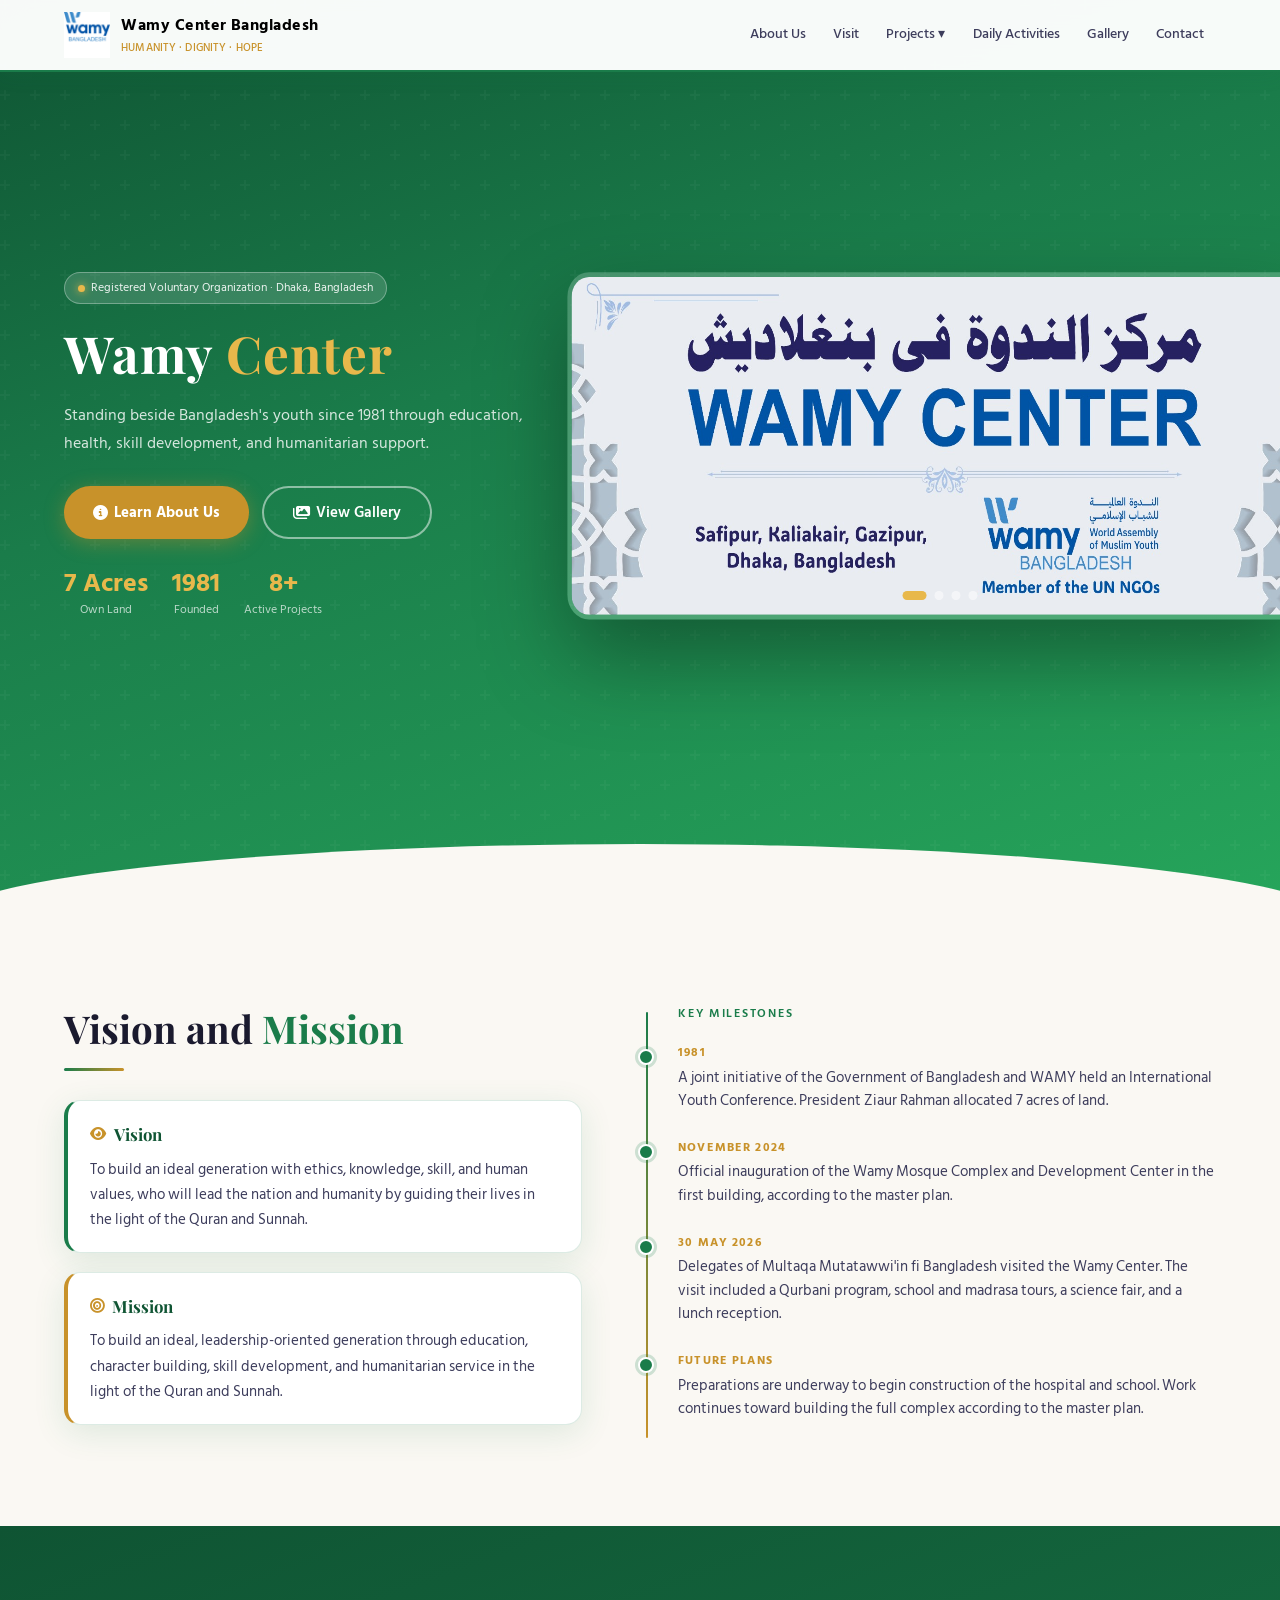
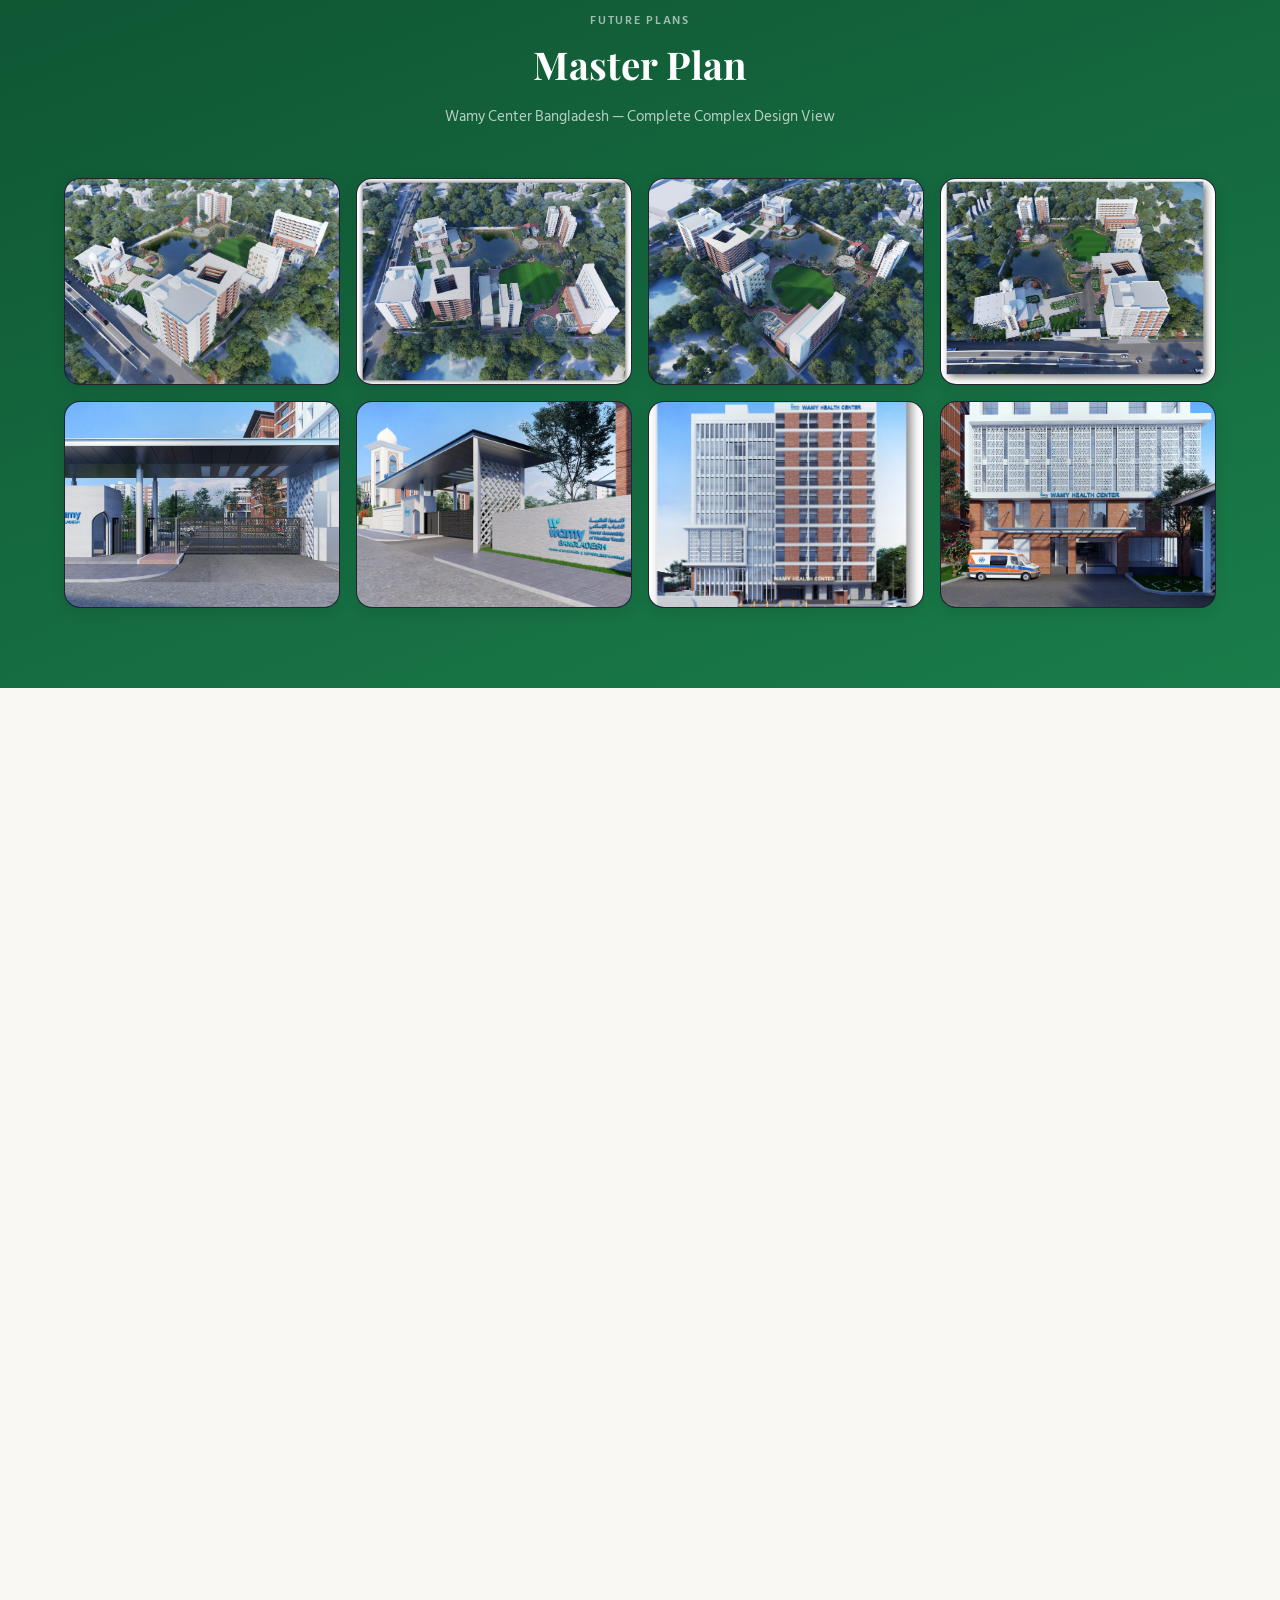
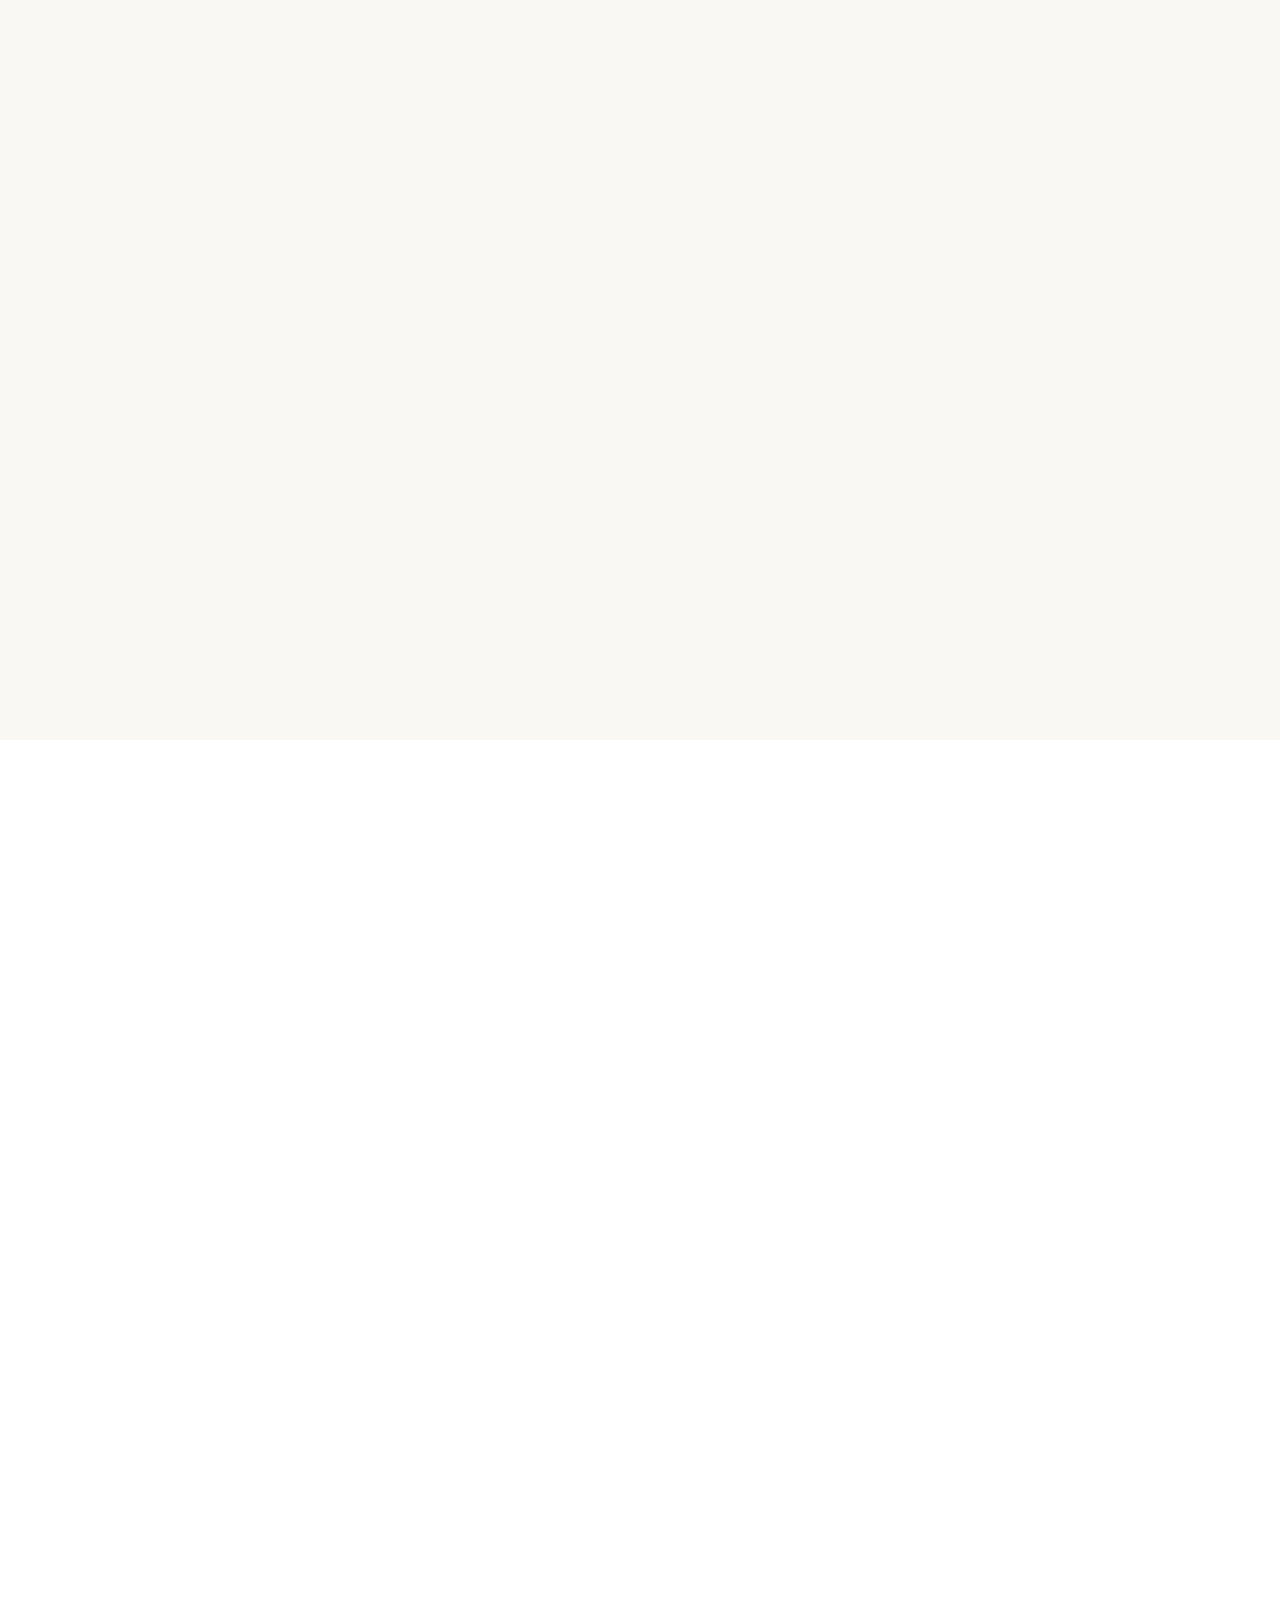
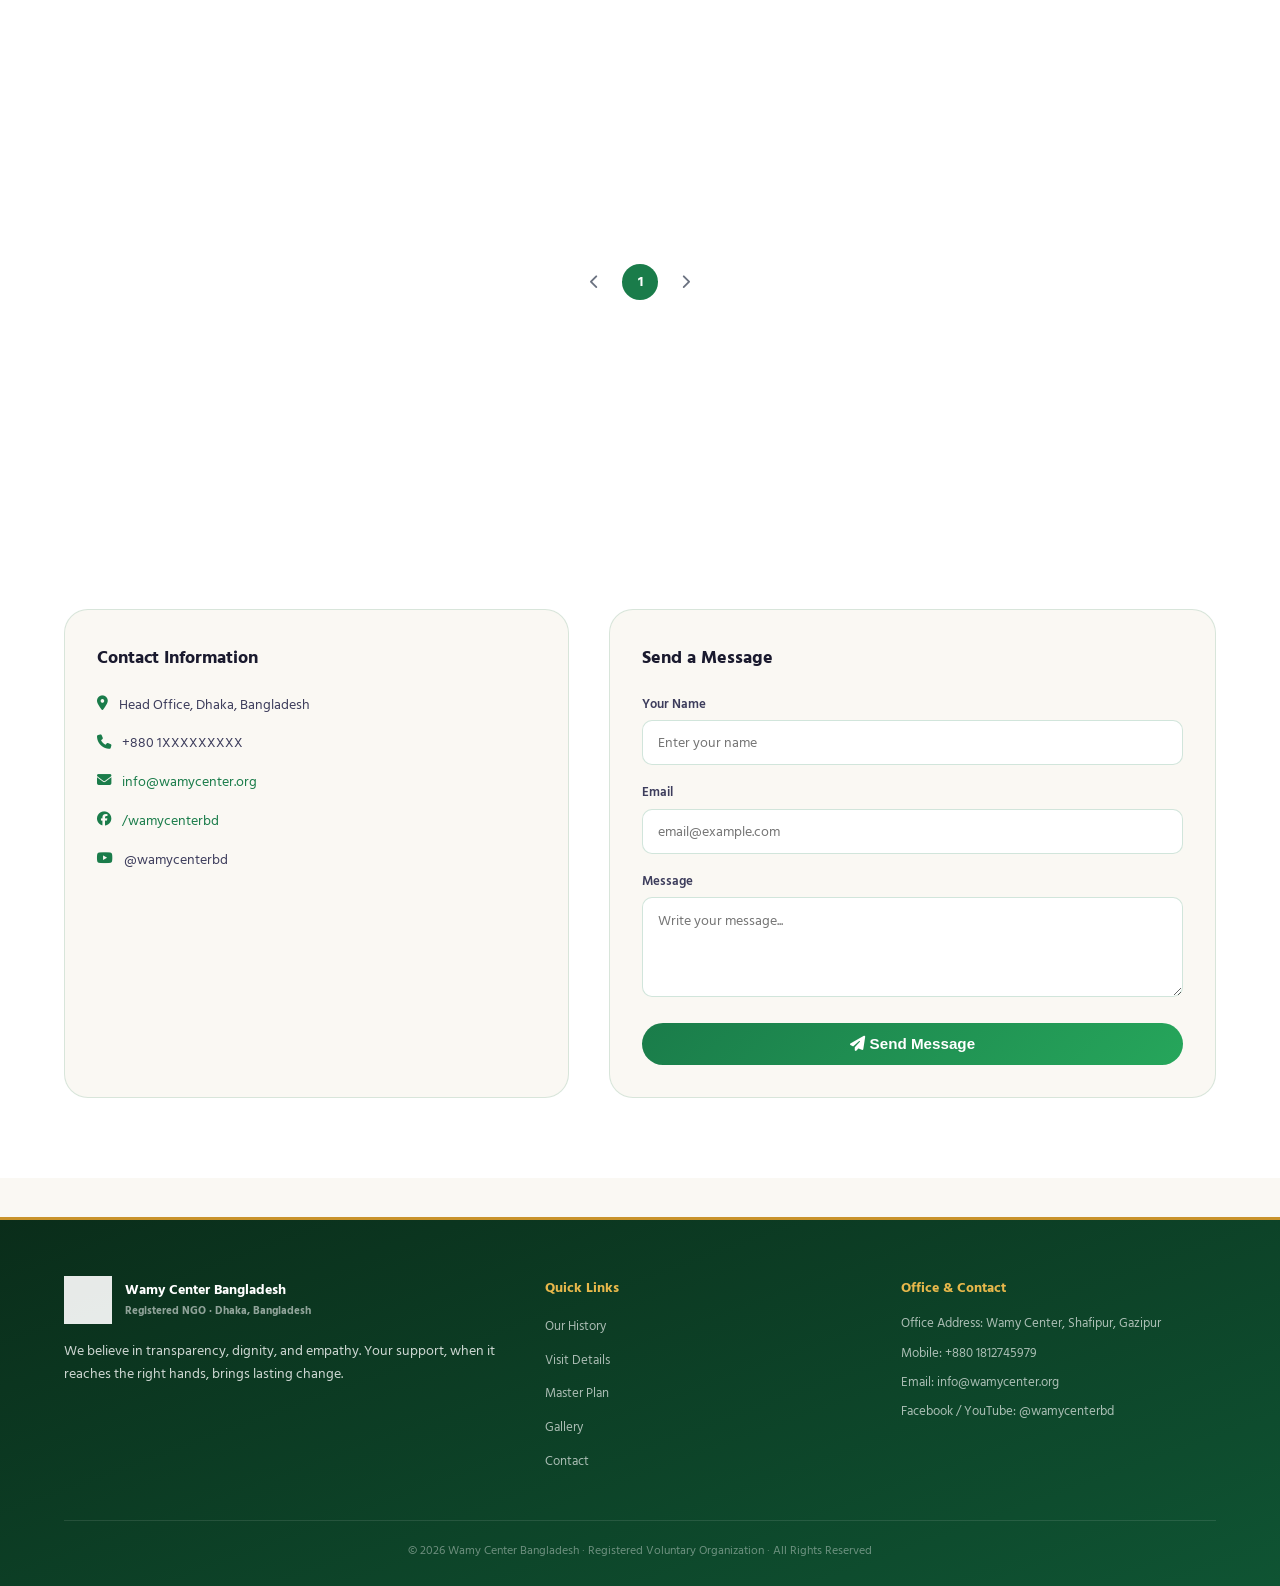
==== index.html @ f2dbe81b "Initial commit" ====
<!DOCTYPE html>
<html lang="en">
<head>
  <meta charset="UTF-8" />
  <meta name="viewport" content="width=device-width, initial-scale=1.0" />
  <title>Wamy Center Bangladesh | Official NGO Website</title>
  <meta name="description" content="Wamy Center Bangladesh is a humanitarian NGO working in education, health, food, and rehabilitation.">
  <link href="https://fonts.googleapis.com/css2?family=Hind+Siliguri:wght@300;400;500;600;700&family=Playfair+Display:wght@700;800&display=swap" rel="stylesheet">
  <link rel="stylesheet" href="https://cdnjs.cloudflare.com/ajax/libs/font-awesome/6.4.0/css/all.min.css">
  <link href="projects/css/style.css" rel="stylesheet" />
  <link href="projects/css/gallery.css" rel="stylesheet" />

  <style>
    :root {
      --green: #1a7c4a;
      --green-light: #26a65b;
      --green-dark: #0f5433;
      --gold: #c8922a;
      --gold-light: #e8b84b;
      --cream: #faf8f3;
      --white: #ffffff;
      --text-dark: #1a1a2e;
      --text-mid: #3d3d5c;
      --text-light: #6b7280;
      --border: rgba(26,124,74,0.15);
      --shadow: 0 8px 32px rgba(26,124,74,0.12);
      --shadow-lg: 0 20px 60px rgba(26,124,74,0.18);
      --radius: 16px;
      --radius-lg: 24px;
    }

    * { box-sizing: border-box; margin: 0; padding: 0; }
    html { scroll-behavior: smooth; }

    body {
      font-family: 'Hind Siliguri', sans-serif;
      background: var(--cream);
      color: var(--text-dark);
      line-height: 1.7;
      overflow-x: hidden;
    }

    img { max-width: 100%; display: block; }
    a { color: inherit; text-decoration: none; }

    .container {
      width: 100%;
      max-width: 1200px;
      margin: 0 auto;
      padding: 0 1.5rem;
    }

    /* ========== NAVBAR ========== */
    header {
      position: fixed;
      top: 0; left: 0; right: 0;
      z-index: 1000;
      background: rgba(255,255,255,0.97);
      backdrop-filter: blur(12px);
      border-bottom: 2px solid var(--green);
      box-shadow: 0 2px 20px rgba(26,124,74,0.1);
      height: 72px;
    }

    .nav-inner {
      display: flex;
      align-items: center;
      justify-content: space-between;
      height: 100%;
    }

    .brand {
      display: flex;
      align-items: center;
      gap: 0.7rem;
      cursor: pointer;
    }

    .brand img { height: 46px; }

    .brand-text span {
      display: block;
      font-weight: 700;
      font-size: 0.92rem;
      color: var(--green-dark);
      letter-spacing: 0.01em;
    }

    .brand-text span:last-child {
      font-size: 0.7rem;
      color: var(--gold);
      font-weight: 500;
    }

    nav { display: flex; align-items: center; }

    nav ul {
      list-style: none;
      display: flex;
      gap: 0.2rem;
      align-items: center;
    }

    nav a {
      color: var(--text-mid);
      font-size: 0.88rem;
      font-weight: 500;
      padding: 0.4rem 0.75rem;
      border-radius: 8px;
      transition: all 0.2s;
    }

    nav a:hover { color: var(--green); background: rgba(26,124,74,0.07); }

    .nav-dropdown { position: relative; }

    .dropdown-menu {
      display: none;
      position: absolute;
      top: calc(100% + 8px);
      left: 50%;
      transform: translateX(-50%);
      background: #fff;
      min-width: 240px;
      border: 1px solid var(--border);
      border-radius: var(--radius);
      box-shadow: var(--shadow-lg);
      padding: 0.5rem;
      list-style: none;
      z-index: 100;
    }

    .nav-dropdown.open .dropdown-menu { display: block; }

    .dropdown-menu li a {
      display: block;
      padding: 0.5rem 0.9rem;
      border-radius: 8px;
      font-size: 0.86rem;
      color: var(--text-mid);
      white-space: nowrap;
    }

    .dropdown-menu li a:hover { background: rgba(26,124,74,0.08); color: var(--green); }

    .nav-toggle {
      display: none;
      background: none;
      border: none;
      font-size: 1.5rem;
      cursor: pointer;
      color: var(--green-dark);
      padding: 0.4rem;
    }

    @media (min-width: 993px) {
      .nav-dropdown:hover .dropdown-menu,
      .nav-dropdown:focus-within .dropdown-menu {
        display: block;
      }
      .nav-dropdown::after {
        content: '';
        position: absolute;
        left: 0; right: 0;
        top: 100%;
        height: 8px;
      }
    }

    @media (max-width: 992px) {
      .nav-toggle { display: block; }
      nav {
        position: fixed;
        top: 72px; left: -100%; width: 100%; height: calc(100vh - 72px);
        background: #fff;
        flex-direction: column;
        transition: 0.35s ease;
        padding-top: 1.5rem;
        z-index: 999;
        align-items: flex-start;
        box-shadow: 4px 0 20px rgba(0,0,0,0.1);
        overflow-y: auto;
      }
      nav.open { left: 0; }
      nav ul { flex-direction: column; width: 100%; gap: 0; padding: 0 1rem; }
      nav ul li { width: 100%; }
      nav a { display: block; padding: 0.8rem 1rem; border-bottom: 1px solid var(--border); border-radius: 0; }
      .nav-dropdown .dropdown-menu {
        position: static; transform: none; box-shadow: none;
        border: none; border-left: 3px solid var(--green);
        margin-left: 1rem; min-width: unset;
        background: var(--cream);
      }
    }

    /* ========== HERO ========== */
    .hero {
      padding-top: 72px;
      background: linear-gradient(160deg, #0f5433 0%, #1a7c4a 40%, #26a65b 100%);
      position: relative;
      overflow: hidden;
      min-height: 92vh;
      display: flex;
      align-items: center;
    }

    .hero::before {
      content: '';
      position: absolute;
      inset: 0;
      background: url("data:image/svg+xml,%3Csvg width='60' height='60' viewBox='0 0 60 60' xmlns='http://www.w3.org/2000/svg'%3E%3Cg fill='none' fill-rule='evenodd'%3E%3Cg fill='%23ffffff' fill-opacity='0.03'%3E%3Cpath d='M36 34v-4h-2v4h-4v2h4v4h2v-4h4v-2h-4zm0-30V0h-2v4h-4v2h4v4h2V6h4V4h-4zM6 34v-4H4v4H0v2h4v4h2v-4h4v-2H6zM6 4V0H4v4H0v2h4v4h2V6h4V4H6z'/%3E%3C/g%3E%3C/g%3E%3C/svg%3E");
    }

    .hero::after {
      content: '';
      position: absolute;
      bottom: 0; left: 0; right: 0;
      height: 80px;
      background: var(--cream);
      clip-path: ellipse(55% 100% at 50% 100%);
    }

    .hero-inner {
      position: relative;
      z-index: 1;
      display: grid;
      grid-template-columns: 1fr 1fr;
      gap: 3rem;
      align-items: center;
      padding: 4rem 0 6rem;
    }

    @media (max-width: 768px) {
      .hero-inner { grid-template-columns: 1fr; text-align: center; padding: 2rem 0 5rem; }
    }

    .hero-badge {
      display: inline-flex;
      align-items: center;
      gap: 0.4rem;
      padding: 0.3rem 0.8rem;
      background: rgba(255,255,255,0.15);
      border: 1px solid rgba(255,255,255,0.3);
      border-radius: 999px;
      font-size: 0.75rem;
      color: rgba(255,255,255,0.9);
      margin-bottom: 1.2rem;
    }

    .hero-badge-dot {
      width: 7px; height: 7px;
      border-radius: 50%;
      background: var(--gold-light);
      box-shadow: 0 0 8px var(--gold-light);
    }

    .hero-title {
      font-family: 'Playfair Display', serif;
      font-size: clamp(2rem, 4vw, 3.2rem);
      line-height: 1.2;
      color: #fff;
      margin-bottom: 1.1rem;
    }

    .hero-title span {
      color: var(--gold-light);
    }

    .hero-sub {
      font-size: 1rem;
      color: rgba(255,255,255,0.82);
      max-width: 30rem;
      margin-bottom: 1.8rem;
    }

    @media (max-width: 768px) { .hero-sub { margin: 0 auto 1.8rem; } }

    .hero-actions {
      display: flex;
      flex-wrap: wrap;
      gap: 0.8rem;
    }

    @media (max-width: 768px) { .hero-actions { justify-content: center; } }

    .btn-primary {
      padding: 0.75rem 1.8rem;
      background: var(--gold);
      color: #fff;
      border-radius: 999px;
      font-weight: 700;
      font-size: 0.95rem;
      border: none;
      cursor: pointer;
      transition: all 0.2s;
      display: inline-flex;
      align-items: center;
      gap: 0.4rem;
      box-shadow: 0 4px 20px rgba(200,146,42,0.4);
    }

    .btn-primary:hover {
      background: var(--gold-light);
      transform: translateY(-2px);
      box-shadow: 0 8px 28px rgba(200,146,42,0.5);
    }

    .btn-ghost {
      padding: 0.75rem 1.8rem;
      background: transparent;
      color: #fff;
      border-radius: 999px;
      font-weight: 600;
      font-size: 0.95rem;
      border: 2px solid rgba(255,255,255,0.5);
      cursor: pointer;
      transition: all 0.2s;
      display: inline-flex;
      align-items: center;
      gap: 0.4rem;
    }

    .btn-ghost:hover {
      background: rgba(255,255,255,0.1);
      border-color: #fff;
      transform: translateY(-2px);
    }

    .hero-visual img {
      width: 100%;
      border-radius: var(--radius-lg);
      box-shadow: 0 24px 60px rgba(0,0,0,0.35);
      border: 3px solid rgba(255,255,255,0.2);
    }

    /* ===== HERO SLIDER (NEW) ===== */
    .hero-visual { overflow: visible; }

    .hero-slider {
      position: relative;
      width: 100%;
      /* same size as before */
      transform: scaleX(1.35) scaleY(1.55);
      transform-origin: center;
      border-radius: 16px;
      overflow: hidden;
      box-shadow: 0 24px 60px rgba(0,0,0,0.35);
      border: 3px solid rgba(255,255,255,0.2);
    }

    /* every slide fills the box */
    .hero-slider .hero-slide {
      position: absolute;
      inset: 0;
      width: 100%;
      height: 100%;
      object-fit: cover;
      border-radius: 0;
      border: none;
      box-shadow: none;
      opacity: 0;
      transition: opacity 1s ease;
    }

    /* first image keeps its natural size (like the old single image) and decides the box height */
    .hero-slider .hero-slide.base {
      position: relative;
      height: auto;
    }

    .hero-slider .hero-slide.active { opacity: 1; }

    .hero-dots {
      position: absolute;
      bottom: 8px;
      left: 50%;
      /* cancel the stretch so dots stay round */
      transform: translateX(-50%) scale(0.74, 0.645);
      display: flex;
      gap: 8px;
      z-index: 2;
    }

    .hero-dot {
      width: 9px; height: 9px;
      border-radius: 50%;
      background: rgba(255,255,255,0.5);
      cursor: pointer;
      transition: all 0.3s;
    }

    .hero-dot.active {
      background: var(--gold-light);
      width: 24px;
      border-radius: 999px;
    }

    .hero-stats {
      display: flex;
      gap: 1.5rem;
      margin-top: 2rem;
      flex-wrap: wrap;
    }

    @media (max-width: 768px) { .hero-stats { justify-content: center; } }

    .hero-stat-item {
      text-align: center;
    }

    .hero-stat-num {
      font-size: 1.6rem;
      font-weight: 700;
      color: var(--gold-light);
      line-height: 1;
    }

    .hero-stat-label {
      font-size: 0.72rem;
      color: rgba(255,255,255,0.7);
      margin-top: 0.2rem;
    }

    /* ========== ABOUT / HISTORY ========== */
    .about {
      padding: 5rem 0;
      background: var(--cream);
    }

    .about-grid {
      display: grid;
      grid-template-columns: 1fr 1.1fr;
      gap: 4rem;
      align-items: start;
    }

    @media (max-width: 900px) { .about-grid { grid-template-columns: 1fr; } }

    .eyebrow {
      display: inline-block;
      font-size: 0.72rem;
      font-weight: 600;
      letter-spacing: 0.15em;
      text-transform: uppercase;
      color: var(--green);
      margin-bottom: 0.6rem;
    }

    .section-title {
      font-family: 'Playfair Display', serif;
      font-size: clamp(1.6rem, 3vw, 2.4rem);
      color: var(--text-dark);
      margin-bottom: 1rem;
      line-height: 1.25;
    }

    .section-title span { color: var(--green); }

    .about-body p {
      color: var(--text-mid);
      font-size: 0.96rem;
      margin-bottom: 1rem;
    }

    .about-highlight {
      background: linear-gradient(135deg, var(--green), var(--green-light));
      color: #fff;
      border-radius: var(--radius);
      padding: 1.4rem 1.6rem;
      margin-top: 1.5rem;
      position: relative;
      overflow: hidden;
    }

    .about-highlight::before {
      content: '\201C';
      position: absolute;
      top: -10px; left: 10px;
      font-size: 5rem;
      opacity: 0.15;
      font-family: Georgia, serif;
      line-height: 1;
    }

    .about-highlight p {
      font-size: 0.95rem;
      color: rgba(255,255,255,0.92);
      position: relative;
    }

    .about-highlight .author {
      font-weight: 700;
      color: var(--gold-light);
      font-size: 0.85rem;
      margin-top: 0.6rem;
      display: block;
    }

    /* Vision & Mission */
    .vm-block {
      margin-top: 1.8rem;
      display: grid;
      gap: 1.2rem;
    }

    .vm-card {
      background: #fff;
      border: 1px solid var(--border);
      border-left: 4px solid var(--green);
      border-radius: var(--radius);
      padding: 1.2rem 1.4rem;
      box-shadow: var(--shadow);
      transition: transform 0.25s, box-shadow 0.25s;
    }

    .vm-card:hover {
      transform: translateY(-3px);
      box-shadow: var(--shadow-lg);
    }

    .vm-card.mission { border-left-color: var(--gold); }

    .vm-card h3 {
      font-family: 'Playfair Display', serif;
      font-size: 1.05rem;
      color: var(--green-dark);
      margin-bottom: 0.5rem;
      display: flex;
      align-items: center;
      gap: 0.5rem;
    }

    .vm-card h3 i { color: var(--gold); font-size: 0.9rem; }

    .vm-card p {
      font-size: 0.93rem;
      color: var(--text-mid);
      margin: 0;
    }

    /* Timeline / Story */
    .story-timeline {
      position: relative;
      padding-left: 2rem;
    }

    .story-timeline::before {
      content: '';
      position: absolute;
      left: 0; top: 8px; bottom: 8px;
      width: 2px;
      background: linear-gradient(to bottom, var(--green), var(--gold));
      border-radius: 2px;
    }

    .timeline-item {
      position: relative;
      margin-bottom: 1.6rem;
    }

    .timeline-item::before {
      content: '';
      position: absolute;
      left: -2.5rem;
      top: 6px;
      width: 12px; height: 12px;
      border-radius: 50%;
      background: var(--green);
      border: 2px solid #fff;
      box-shadow: 0 0 0 3px rgba(26,124,74,0.2);
    }

    .timeline-year {
      font-size: 0.72rem;
      font-weight: 700;
      color: var(--gold);
      letter-spacing: 0.1em;
      text-transform: uppercase;
      margin-bottom: 0.2rem;
    }

    .timeline-text {
      font-size: 0.91rem;
      color: var(--text-mid);
      line-height: 1.6;
    }

    /* ========== VISIT / EVENT ========== */
    .event-section {
      padding: 5rem 0;
      background: #fff;
    }

    .section-header-center {
      text-align: center;
      margin-bottom: 3rem;
    }

    .event-grid {
      display: grid;
      grid-template-columns: repeat(3, 1fr);
      gap: 1.5rem;
    }

    @media (max-width: 900px) { .event-grid { grid-template-columns: repeat(2, 1fr); } }
    @media (max-width: 560px) { .event-grid { grid-template-columns: 1fr; } }

    /* In the visit section, showing 2 cards per line makes the inner images look bigger */
    #visit .event-grid {
      grid-template-columns: repeat(2, 1fr);
    }

    @media (max-width: 560px) {
      #visit .event-grid {
        grid-template-columns: 1fr;
      }
    }

    .event-card {
      background: var(--cream);
      border: 1px solid var(--border);
      border-radius: var(--radius);
      padding: 1.4rem;
      transition: all 0.25s;
      position: relative;
      overflow: hidden;
    }

    .event-card::before {
      content: '';
      position: absolute;
      top: 0; left: 0; right: 0;
      height: 3px;
      background: linear-gradient(90deg, var(--green), var(--gold));
      opacity: 0;
      transition: opacity 0.25s;
    }

    .event-card:hover {
      transform: translateY(-4px);
      box-shadow: var(--shadow);
      border-color: rgba(26,124,74,0.3);
    }

    .event-card:hover::before { opacity: 1; }

    .event-icon {
      width: 44px; height: 44px;
      border-radius: 12px;
      background: linear-gradient(135deg, var(--green), var(--green-light));
      display: flex;
      align-items: center;
      justify-content: center;
      color: #fff;
      font-size: 1.1rem;
      margin-bottom: 0.9rem;
    }

    .event-card h3 {
      font-size: 1rem;
      font-weight: 600;
      color: var(--text-dark);
      margin-bottom: 0.4rem;
    }

    .event-card h3 a {
      color: inherit;
      text-decoration: none;
      transition: color 0.2s;
    }

    .event-card h3 a:hover {
      color: var(--green);
      text-decoration: underline;
    }

    .event-card p {
      font-size: 0.86rem;
      color: var(--text-light);
    }

    /* ========== MASTERPLAN ========== */
    .masterplan-section {
      padding: 5rem 0;
      background: linear-gradient(160deg, #0f5433 0%, #1a7c4a 100%);
      position: relative;
    }

    .masterplan-section .section-title,
    .masterplan-section .eyebrow,
    .masterplan-section .section-subtitle { color: rgba(255,255,255,0.85); }

    .masterplan-section .section-title { color: #fff; }

    .masterplan-gallery {
      display: grid;
      grid-template-columns: repeat(auto-fit, minmax(270px, 1fr));
      gap: 1rem;
      margin-top: 2rem;
    }

    .gallery-item {
      position: relative;
      overflow: hidden;
      border-radius: var(--radius);
      cursor: pointer;
      aspect-ratio: 4/3;
      border: 1px solid rgba(255,255,255,0.12);
    }

    .gallery-item img {
      width: 100%; height: 100%;
      object-fit: cover;
      transition: transform 0.35s ease;
    }

    .gallery-item:hover img { transform: scale(1.07); }

    .gallery-caption {
      position: absolute;
      bottom: 0; left: 0; right: 0;
      background: linear-gradient(to top, rgba(10,40,20,0.92), transparent);
      color: #fff;
      padding: 1.2rem 1rem 0.7rem;
      font-size: 0.82rem;
      transform: translateY(100%);
      transition: transform 0.3s ease;
      display: flex;
      align-items: center;
      gap: 0.5rem;
    }

    .gallery-item:hover .gallery-caption { transform: translateY(0); }

    /* Lightbox */
    .lightbox {
      display: none;
      position: fixed;
      inset: 0;
      z-index: 9999;
      background: rgba(5,20,10,0.97);
      justify-content: center;
      align-items: center;
      animation: fadeIn 0.2s ease;
    }

    .lightbox.active { display: flex; }

    @keyframes fadeIn { from { opacity: 0; } to { opacity: 1; } }

    .lightbox-content {
      position: relative;
      max-width: 90vw;
      max-height: 90vh;
      text-align: center;
    }

    .lightbox-content img {
      max-width: 100%;
      max-height: 75vh;
      border-radius: var(--radius);
      box-shadow: 0 20px 60px rgba(0,0,0,0.6);
    }

    .lightbox-caption {
      color: rgba(255,255,255,0.85);
      font-size: 0.95rem;
      margin-top: 1rem;
    }

    .lightbox-counter {
      color: rgba(255,255,255,0.45);
      font-size: 0.8rem;
      margin-top: 0.4rem;
    }

    .lightbox-close,
    .lightbox-prev,
    .lightbox-next {
      position: absolute;
      color: #fff;
      cursor: pointer;
      background: rgba(255,255,255,0.12);
      border: 1px solid rgba(255,255,255,0.2);
      width: 48px; height: 48px;
      display: flex; align-items: center; justify-content: center;
      border-radius: 50%;
      font-size: 1.4rem;
      transition: background 0.2s;
      z-index: 10;
    }

    .lightbox-close { top: 20px; right: 24px; font-size: 1.6rem; }
    .lightbox-prev { top: 50%; left: 24px; transform: translateY(-50%); }
    .lightbox-next { top: 50%; right: 24px; transform: translateY(-50%); }

    .lightbox-close:hover { background: rgba(220,30,30,0.7); }
    .lightbox-prev:hover,
    .lightbox-next:hover { background: rgba(255,255,255,0.25); }

    /* ========== PROJECTS GALLERY ========== */
    .gallery-section {
      padding: 5rem 0;
      background: var(--cream);
    }

    .projects-gallery {
      display: grid;
      grid-template-columns: repeat(2, 1fr);
      gap: 2rem;
    }

    @media (max-width: 768px) { .projects-gallery { grid-template-columns: 1fr; } }

    .project-card {
      background: #fff;
      border: 1px solid var(--border);
      border-radius: var(--radius-lg);
      overflow: hidden;
      transition: box-shadow 0.25s, transform 0.25s;
    }

    .project-card:hover {
      transform: translateY(-4px);
      box-shadow: var(--shadow-lg);
    }

    .project-header {
      padding: 1.2rem 1.4rem 1rem;
      display: flex;
      align-items: center;
      gap: 0.8rem;
      border-bottom: 1px solid var(--border);
      background: linear-gradient(135deg, rgba(26,124,74,0.05), rgba(200,146,42,0.05));
    }

    .project-icon {
      width: 40px; height: 40px;
      border-radius: 10px;
      background: linear-gradient(135deg, var(--green), var(--green-light));
      display: flex; align-items: center; justify-content: center;
      color: #fff;
      font-size: 1rem;
      flex-shrink: 0;
    }

    .project-title {
      font-size: 1rem;
      font-weight: 600;
      color: var(--text-dark);
    }

    .project-images {
      display: grid;
      grid-template-columns: repeat(2, 1fr);
      gap: 0;
    }

    .image-wrapper {
      position: relative;
      aspect-ratio: 4/3;
      overflow: hidden;
      cursor: pointer;
    }

    .image-wrapper img {
      width: 100%; height: 100%;
      object-fit: cover;
      transition: transform 0.3s ease;
    }

    .image-overlay {
      position: absolute;
      inset: 0;
      background: rgba(15,84,51,0);
      display: flex; align-items: center; justify-content: center;
      color: #fff;
      font-size: 1.4rem;
      transition: background 0.25s;
    }

    .image-overlay i { opacity: 0; transform: scale(0.8); transition: all 0.25s; }

    .image-wrapper:hover img { transform: scale(1.08); }
    .image-wrapper:hover .image-overlay { background: rgba(15,84,51,0.45); }
    .image-wrapper:hover .image-overlay i { opacity: 1; transform: scale(1); }

    /* Gallery Lightbox */
    .gallery-lightbox {
      display: none;
      position: fixed;
      inset: 0;
      z-index: 9999;
      background: rgba(5,20,10,0.97);
      justify-content: center;
      align-items: center;
    }

    .gallery-lightbox.active { display: flex; }

    .lightbox-image-wrapper img {
      max-width: 90vw;
      max-height: 75vh;
      border-radius: var(--radius);
      box-shadow: 0 20px 60px rgba(0,0,0,0.6);
    }

    .lightbox-info { margin-top: 1rem; text-align: center; }

    .lightbox-nav {
      position: absolute;
      top: 50%;
      transform: translateY(-50%);
      background: rgba(255,255,255,0.12);
      border: 1px solid rgba(255,255,255,0.2);
      color: #fff;
      width: 48px; height: 48px;
      border-radius: 50%;
      font-size: 1.4rem;
      cursor: pointer;
      display: flex; align-items: center; justify-content: center;
      transition: background 0.2s;
    }

    .lightbox-nav:hover { background: rgba(255,255,255,0.25); }
    .lightbox-prev { left: 24px; }
    .lightbox-next { right: 24px; }

    /* ========== CONTACT ========== */
    .contact-section {
      padding: 5rem 0;
      background: #fff;
    }

    .contact-grid {
      display: grid;
      grid-template-columns: 1fr 1.2fr;
      gap: 2.5rem;
    }

    @media (max-width: 768px) { .contact-grid { grid-template-columns: 1fr; } }

    .contact-card {
      background: var(--cream);
      border: 1px solid var(--border);
      border-radius: var(--radius-lg);
      padding: 2rem;
    }

    .contact-card h3 {
      font-size: 1.15rem;
      font-weight: 700;
      margin-bottom: 1.2rem;
      color: var(--text-dark);
    }

    .contact-list { list-style: none; }
    .contact-list li {
      display: flex;
      align-items: flex-start;
      gap: 0.7rem;
      margin-bottom: 0.9rem;
      font-size: 0.9rem;
      color: var(--text-mid);
    }

    .contact-list li i {
      color: var(--green);
      margin-top: 0.2rem;
      flex-shrink: 0;
    }

    .contact-list li a { color: var(--green); }

    .form-group {
      margin-bottom: 1rem;
    }

    .form-group label {
      font-size: 0.82rem;
      font-weight: 600;
      color: var(--text-mid);
      display: block;
      margin-bottom: 0.3rem;
    }

    .form-group input,
    .form-group textarea {
      width: 100%;
      padding: 0.65rem 0.9rem;
      border: 1px solid rgba(26,124,74,0.2);
      border-radius: 10px;
      font-family: inherit;
      font-size: 0.9rem;
      color: var(--text-dark);
      background: #fff;
      outline: none;
      transition: border-color 0.2s, box-shadow 0.2s;
    }

    .form-group input:focus,
    .form-group textarea:focus {
      border-color: var(--green);
      box-shadow: 0 0 0 3px rgba(26,124,74,0.1);
    }

    .form-group textarea { resize: vertical; min-height: 100px; }

    .btn-green {
      display: block;
      width: 100%;
      padding: 0.8rem;
      background: linear-gradient(135deg, var(--green), var(--green-light));
      color: #fff;
      border: none;
      border-radius: 999px;
      font-size: 0.95rem;
      font-weight: 700;
      cursor: pointer;
      transition: all 0.2s;
      margin-top: 0.5rem;
    }

    .btn-green:hover { transform: translateY(-2px); box-shadow: 0 6px 20px rgba(26,124,74,0.35); }

    /* ========== FOOTER ========== */
    footer {
      background: linear-gradient(160deg, #0a2d1a 0%, #0f5433 100%);
      color: rgba(255,255,255,0.8);
      padding: 3.5rem 0 1.5rem;
      border-top: 3px solid var(--gold);
    }

    .footer-grid {
      display: grid;
      grid-template-columns: 1.4fr 1fr 1fr;
      gap: 2.5rem;
      margin-bottom: 2.5rem;
    }

    @media (max-width: 768px) { .footer-grid { grid-template-columns: 1fr; } }

    .footer-brand { display: flex; align-items: center; gap: 0.8rem; margin-bottom: 1rem; }
    .footer-brand img { height: 48px; filter: brightness(0) invert(1); opacity: 0.9; }
    .footer-brand-text span { display: block; color: #fff; font-weight: 700; font-size: 0.9rem; }
    .footer-brand-text span:last-child { font-size: 0.7rem; color: rgba(255,255,255,0.55); }
    .footer-desc { font-size: 0.85rem; line-height: 1.7; }

    .footer-heading { color: var(--gold-light); font-size: 0.88rem; font-weight: 700; margin-bottom: 0.8rem; }

    .footer-list { list-style: none; }
    .footer-list li { margin-bottom: 0.4rem; }
    .footer-list a { font-size: 0.84rem; color: rgba(255,255,255,0.65); transition: color 0.2s; }
    .footer-list a:hover { color: var(--gold-light); }
    .footer-list li:not(:has(a)) { font-size: 0.84rem; color: rgba(255,255,255,0.65); }

    .footer-bottom {
      border-top: 1px solid rgba(255,255,255,0.1);
      padding-top: 1.2rem;
      text-align: center;
      font-size: 0.78rem;
      color: rgba(255,255,255,0.4);
    }

    /* ========== SCROLL REVEAL ========== */
    .reveal {
      opacity: 0;
      transform: translateY(20px);
      transition: opacity 0.6s ease, transform 0.6s ease;
    }

    .reveal.visible {
      opacity: 1;
      transform: translateY(0);
    }

    /* ========== MISC ========== */
    section + section { /* spacing handled per section */ }

    .section-subtitle {
      color: var(--text-light);
      font-size: 0.95rem;
      margin-top: 0.4rem;
    }

    .divider {
      width: 60px; height: 3px;
      background: linear-gradient(90deg, var(--green), var(--gold));
      border-radius: 2px;
      margin: 0.8rem 0 1.2rem;
    }

    .center .divider { margin-left: auto; margin-right: auto; }

    /* ========== MOBILE RESPONSIVE (NEW) ========== */
    @media (max-width: 480px) {

      /* Container padding */
      .container { padding: 0 1rem; }

      /* Header / Brand */
      header { height: 62px; }
      nav { top: 62px; height: calc(100vh - 62px); }
      .brand img { height: 36px; }
      .brand-text span { font-size: 0.78rem; }
      .brand-text span:last-child { font-size: 0.62rem; }

      /* Hero */
      .hero { min-height: auto; padding-bottom: 0; }
      .hero-inner { padding: 1.5rem 0 4rem; gap: 1.5rem; }
      .hero-title { font-size: 1.75rem; }
      .hero-sub { font-size: 0.9rem; }
      .hero-badge { font-size: 0.68rem; }
      .btn-primary, .btn-ghost {
        padding: 0.65rem 1.2rem;
        font-size: 0.85rem;
        width: 100%;
        justify-content: center;
      }
      .hero-actions { flex-direction: column; align-items: center; }
      .hero-stat-num { font-size: 1.3rem; }
      .hero-stats { gap: 1rem; justify-content: space-around; }

      /* About */
      .about { padding: 3rem 0; }
      .about-grid { gap: 2rem; }
      .about-highlight { padding: 1rem 1.1rem; }
      .about-highlight p { font-size: 0.88rem; }

      /* Timeline */
      .story-timeline { padding-left: 1.5rem; }
      .timeline-item::before { left: -2rem; }

      /* Events */
      .event-section { padding: 3rem 0; }
      .event-grid { grid-template-columns: 1fr; gap: 1rem; }
      #visit .event-grid { grid-template-columns: 1fr; }
      .event-card { padding: 1.1rem; }

      /* Masterplan */
      .masterplan-section { padding: 3rem 0; }
      .masterplan-gallery { grid-template-columns: 1fr; }
      .gallery-caption { transform: translateY(0); }

      /* Lightbox nav on mobile */
      .lightbox-prev { left: 8px; width: 38px; height: 38px; font-size: 1.1rem; }
      .lightbox-next { right: 8px; width: 38px; height: 38px; font-size: 1.1rem; }
      .lightbox-close { top: 12px; right: 12px; width: 38px; height: 38px; font-size: 1.2rem; }
      .lightbox-nav { width: 38px; height: 38px; font-size: 1.1rem; }
      .lightbox-nav.lightbox-prev { left: 8px; }
      .lightbox-nav.lightbox-next { right: 8px; }

      /* Gallery */
      .gallery-section { padding: 3rem 0; }
      .projects-gallery { gap: 1.2rem; }
      .project-card { border-radius: var(--radius); }
      .project-images { grid-template-columns: repeat(2, 1fr); }

      /* Contact */
      .contact-section { padding: 3rem 0; }
      .contact-card { padding: 1.3rem; }
      .contact-card h3 { font-size: 1rem; }
      .contact-list li { font-size: 0.85rem; }
      .form-group input,
      .form-group textarea { font-size: 1rem; /* prevents iOS zoom */ }

      /* Footer */
      footer { padding: 2.5rem 0 1.2rem; }
      .footer-grid { gap: 1.5rem; }
      .footer-bottom { font-size: 0.72rem; }

      /* Section headers */
      .section-header-center { margin-bottom: 2rem; }
      .section-subtitle { font-size: 0.87rem; }
    }

    /* Small phones (360px and below) */
    @media (max-width: 360px) {
      .hero-title { font-size: 1.5rem; }
      .brand-text span { font-size: 0.72rem; }
      .brand-text span:last-child { display: none; }
      .hero-stats { gap: 0.7rem; }
      .hero-stat-num { font-size: 1.1rem; }
    }

    /* Touch: always show gallery caption on mobile */
    @media (hover: none) {
      .gallery-caption { transform: translateY(0); }
      .image-overlay { background: rgba(15,84,51,0.25); }
      .image-overlay i { opacity: 1; transform: scale(1); }
    }


    /* ========== VISIT BLOG GRID (screenshot style) ========== */
    .visit-blog-section {
      padding: 5rem 0;
      background: #fff;
    }

    .visit-blog-grid {
      display: grid;
      grid-template-columns: repeat(4, 1fr);
      gap: 2rem 1.6rem;
      margin-top: 1rem;
    }

    @media (max-width: 992px) {
      .visit-blog-grid { grid-template-columns: repeat(2, 1fr); }
    }
    @media (max-width: 560px) {
      .visit-blog-grid { grid-template-columns: 1fr; }
    }

    .blog-card {
      display: flex;
      flex-direction: column;
      cursor: pointer;
    }

    .blog-card .blog-thumb {
      position: relative;
      width: 100%;
      aspect-ratio: 4/3;
      border-radius: 10px;
      overflow: hidden;
      background: var(--cream);
      margin-bottom: 1rem;
    }

    .blog-card .blog-thumb img {
      width: 100%;
      height: 100%;
      object-fit: cover;
      transition: transform 0.4s ease;
    }

    .blog-card:hover .blog-thumb img { transform: scale(1.06); }

    .blog-category {
      font-size: 0.72rem;
      font-weight: 600;
      letter-spacing: 0.08em;
      text-transform: uppercase;
      color: var(--text-light);
      margin-bottom: 0.5rem;
    }

    .blog-title {
      font-size: 1.02rem;
      font-weight: 700;
      color: var(--text-dark);
      line-height: 1.4;
      margin-bottom: 0.6rem;
      transition: color 0.2s;
    }

    .blog-card:hover .blog-title { color: var(--green); }

    .blog-desc {
      font-size: 0.86rem;
      color: var(--text-light);
      line-height: 1.6;
      margin-bottom: 0.8rem;
    }

    .blog-meta {
      font-size: 0.8rem;
      color: var(--text-light);
      margin-top: auto;
    }

    /* Pagination */
    .blog-pagination {
      display: flex;
      align-items: center;
      justify-content: center;
      gap: 0.6rem;
      margin-top: 3rem;
    }

    .blog-pagination button,
    .blog-pagination .page-num {
      width: 36px; height: 36px;
      display: flex; align-items: center; justify-content: center;
      border-radius: 50%;
      border: none;
      background: transparent;
      color: var(--text-light);
      font-size: 0.9rem;
      cursor: pointer;
      transition: all 0.2s;
    }

    .blog-pagination .page-num.active {
      background: var(--green);
      color: #fff;
      font-weight: 700;
    }

    .blog-pagination button:hover,
    .blog-pagination .page-num:hover:not(.active) {
      background: rgba(26,124,74,0.08);
      color: var(--green);
    }

    @media (max-width: 480px) {
      .visit-blog-section { padding: 3rem 0; }
      .visit-blog-grid { gap: 1.5rem; }
    }
  </style>
</head>

<body>

  <!-- NAVBAR -->
  <header>
    <div class="container nav-inner">
      <div class="brand" onclick="window.scrollTo({top:0,behavior:'smooth'})">
        <img src="projects/assets/Logo.png" alt="Wamy Center Bangladesh Logo">
        <div class="brand-text">
          <span>Wamy Center Bangladesh</span>
          <span>Humanity · Dignity · Hope</span>
        </div>
      </div>

      <button class="nav-toggle" id="navToggle" aria-label="Toggle menu">
        <i class="fas fa-bars"></i>
      </button>

      <nav id="navMenu">
        <ul>
          <li><a href="#about">About Us</a></li>
          <li><a href="#visit">Visit</a></li>
          <li class="nav-dropdown">
            <a href="#" id="projectLink">Projects ▾</a>
            <ul class="dropdown-menu">
              <li><a href="projects/mosque.html">Wamy Mosque Complex</a></li>
              <li><a href="projects/madrasa.html">Wamy Model Madrasa</a></li>
              <li><a href="projects/school.html">Wamy Collegiate School</a></li>
              <li><a href="projects/homes.html">Wamy Dream Homes</a></li>
              <li><a href="projects/it-center.html">Wamy IT Center</a></li>
              <li><a href="projects/library.html">Wamy General Library</a></li>
              <li><a href="projects/construction.html">Construction & Development</a></li>
              <li><a href="projects/agro.html">Nadawa Agro Project</a></li>
            </ul>
          </li>
          <li><a href="#visit-blog-section">Daily Activities</a></li>
          <li><a href="#gallery">Gallery</a></li>
          <li><a href="projects/contact.html">Contact</a></li>
        </ul>
      </nav>
    </div>
  </header>

  <main>

    <!-- HERO -->
    <section class="hero" id="hero">
      <div class="container">
        <div class="hero-inner">
          <div class="hero-content">
            <div class="hero-badge">
              <span class="hero-badge-dot"></span>
              Registered Voluntary Organization · Dhaka, Bangladesh
            </div>
            <h1 class="hero-title">
              Wamy <span>Center</span>
            </h1>
            <p class="hero-sub">
              Standing beside Bangladesh's youth since 1981 through education, health, skill development, and humanitarian support.
            </p>
            <div class="hero-actions">
              <a href="#about" class="btn-primary"><i class="fas fa-info-circle"></i> Learn About Us</a>
              <a href="#gallery" class="btn-ghost"><i class="fas fa-images"></i> View Gallery</a>
            </div>
            <div class="hero-stats">
              <div class="hero-stat-item">
                <div class="hero-stat-num">7 Acres</div>
                <div class="hero-stat-label">Own Land</div>
              </div>
              <div class="hero-stat-item">
                <div class="hero-stat-num">1981</div>
                <div class="hero-stat-label">Founded</div>
              </div>
              <div class="hero-stat-item">
                <div class="hero-stat-num">8+</div>
                <div class="hero-stat-label">Active Projects</div>
              </div>
            </div>
          </div>

          <!-- HERO SLIDER: 4 pictures, one after another -->
          <div class="hero-visual reveal">
            <div class="hero-slider" id="heroSlider">
              <img class="hero-slide base active" src="projects/assets/images/wamy center.jpeg" alt="Wamy Center Bangladesh">
              <img class="hero-slide" src="projects/assets/images/masterplan-6.jpg" alt="Wamy Center Bangladesh">
              <img class="hero-slide" src="projects/assets/images/wamy center1.jpeg" alt="Wamy Center Bangladesh">
              <img class="hero-slide" src="projects/assets/images/masterplan-7.jpg" alt="Wamy Center Bangladesh">

              <div class="hero-dots">
                <span class="hero-dot active"></span>
                <span class="hero-dot"></span>
                <span class="hero-dot"></span>
                <span class="hero-dot"></span>
              </div>
            </div>
          </div>
        </div>
      </div>
    </section>

    <!-- ABOUT / HISTORY -->
    <section class="about" id="about">
      <div class="container">
        <div class="about-grid">
          <div class="about-body reveal">

            <h2 class="section-title">Vision and <span>  Mission</span></h2>
            <div class="divider"></div>


            <!-- VISION & MISSION -->
            <div class="vm-block">
              <div class="vm-card vision">
                <h3><i class="fas fa-eye"></i> Vision</h3>
                <p>To build an ideal generation with ethics, knowledge, skill, and human values, who will lead the nation and humanity by guiding their lives in the light of the Quran and Sunnah.</p>
              </div>
              <div class="vm-card mission">
                <h3><i class="fas fa-bullseye"></i> Mission</h3>
                <p>To build an ideal, leadership-oriented generation through education, character building, skill development, and humanitarian service in the light of the Quran and Sunnah.</p>
              </div>
            </div>


          </div>

          <div class="story-timeline reveal" style="transition-delay: 0.15s">
            <span class="eyebrow" style="display:block; margin-bottom: 1.2rem;">Key Milestones</span>

            <div class="timeline-item">
              <div class="timeline-year">1981</div>
              <div class="timeline-text">A joint initiative of the Government of Bangladesh and WAMY held an International Youth Conference. President Ziaur Rahman allocated 7 acres of land.</div>
            </div>

            <div class="timeline-item">
              <div class="timeline-year">November 2024</div>
              <div class="timeline-text">Official inauguration of the Wamy Mosque Complex and Development Center in the first building, according to the master plan.</div>
            </div>

            <div class="timeline-item">
              <div class="timeline-year">30 May 2026</div>
              <div class="timeline-text">Delegates of Multaqa Mutatawwi'in fi Bangladesh visited the Wamy Center. The visit included a Qurbani program, school and madrasa tours, a science fair, and a lunch reception.</div>
            </div>

            <div class="timeline-item">
              <div class="timeline-year">Future Plans</div>
              <div class="timeline-text">Preparations are underway to begin construction of the hospital and school. Work continues toward building the full complex according to the master plan.</div>
            </div>
          </div>
        </div>
      </div>
    </section>


    <!-- MASTERPLAN GALLERY -->
    <section id="masterplan-image" class="masterplan-section">
      <div class="container">
        <div class="section-header-center reveal">
          <span class="eyebrow" style="color: rgba(255,255,255,0.6);">Future Plans</span>
          <h2 class="section-title" style="color:#fff; text-align:center;">Master Plan</h2>
          <p class="section-subtitle" style="color: rgba(255,255,255,0.7); text-align:center;">Wamy Center Bangladesh — Complete Complex Design View</p>
        </div>

        <div class="masterplan-gallery">
          <div class="gallery-item" onclick="openLightbox(0)">
            <img src="projects/assets/images/masterplan-1.jpg" alt="East View">
            <div class="gallery-caption"><i class="fas fa-search-plus"></i> East View</div>
          </div>

          <div class="gallery-item" onclick="openLightbox(2)">
            <img src="projects/assets/images/masterplan-3.jpg" alt="Sky View West">
            <div class="gallery-caption"><i class="fas fa-cloud"></i> Sky View (West)</div>
          </div>
          <div class="gallery-item" onclick="openLightbox(3)">
            <img src="projects/assets/images/masterplan-4.jpg" alt="Sky View East">
            <div class="gallery-caption"><i class="fas fa-cloud-sun"></i> Sky View (East)</div>
          </div>
          <div class="gallery-item" onclick="openLightbox(4)">
            <img src="projects/assets/images/masterplan-5.jpg" alt="Road View">
            <div class="gallery-caption"><i class="fas fa-road"></i> Road View</div>
          </div>
          <div class="gallery-item" onclick="openLightbox(5)">
            <img src="projects/assets/images/masterplan-6.jpg" alt="Entrance View">
            <div class="gallery-caption"><i class="fas fa-door-open"></i> Entrance View</div>
          </div>
          <div class="gallery-item" onclick="openLightbox(6)">
            <img src="projects/assets/images/masterplan-7.jpg" alt="Entrance East View">
            <div class="gallery-caption"><i class="fas fa-directions"></i> Entrance East View</div>
          </div>
          <div class="gallery-item" onclick="openLightbox(7)">
            <img src="projects/assets/images/masterplan-8.jpg" alt="Health Center">
            <div class="gallery-caption"><i class="fas fa-hospital"></i> Health Center</div>
          </div>
          <div class="gallery-item" onclick="openLightbox(8)">
            <img src="projects/assets/images/masterplan-9.jpg" alt="Health Center 2">
            <div class="gallery-caption"><i class="fas fa-clinic-medical"></i> Health Center</div>
          </div>
        </div>
      </div>
    </section>

    <!-- Masterplan Lightbox -->
    <div id="lightbox" class="lightbox">
      <span class="lightbox-close" onclick="closeMasterplan()">&times;</span>
      <span class="lightbox-prev" onclick="changeImage(-1)">&#10094;</span>
      <span class="lightbox-next" onclick="changeImage(1)">&#10095;</span>
      <div class="lightbox-content">
        <img id="lightbox-img" src="" alt="">
        <div id="lightbox-caption" class="lightbox-caption"></div>
        <div id="lightbox-counter" class="lightbox-counter"></div>
      </div>
    </div>

    <!-- GALLERY -->
    <section id="gallery" class="gallery-section">
      <div class="container">
        <div class="section-header-center reveal">
          <span class="eyebrow">Photo Gallery</span>
          <h2 class="section-title" style="text-align:center;">Our <span style="color:var(--green);">Projects</span></h2>
          <div class="divider center" style="margin: 0.8rem auto 0;"></div>
          <p class="section-subtitle" style="text-align:center; margin-top: 0.6rem;">Every image is a step toward a better future.</p>
        </div>

        <div class="projects-gallery">
          <div class="project-card reveal">
            <div class="project-header">
              <div class="project-icon"><i class="fas fa-mosque"></i></div>
              <h3 class="project-title">Wamy Mosque Complex</h3>
            </div>
            <div class="project-images">
              <div class="image-wrapper" onclick="openProjectGallery(0, 0)">
                <img src="projects/assets/images/Wamy Mosque/mosque4.jpeg" alt="Mosque">
                <div class="image-overlay"><i class="fas fa-search-plus"></i></div>
              </div>
              <div class="image-wrapper" onclick="openProjectGallery(0, 1)">
                <img src="projects/assets/images/Wamy Mosque/mosque3.jpeg" alt="Mosque">
                <div class="image-overlay"><i class="fas fa-search-plus"></i></div>
              </div>
            </div>
          </div>

          <div class="project-card reveal" style="transition-delay:0.1s">
            <div class="project-header">
              <div class="project-icon"><i class="fas fa-graduation-cap"></i></div>
              <h3 class="project-title">Wamy Model Madrasa</h3>
            </div>
            <div class="project-images">
              <div class="image-wrapper" onclick="openProjectGallery(1, 0)">
                <img src="projects/assets/images/Wamy Model Madrasa/wamy model3.jpeg" alt="Madrasa">
                <div class="image-overlay"><i class="fas fa-search-plus"></i></div>
              </div>
              <div class="image-wrapper" onclick="openProjectGallery(1, 1)">
                <img src="projects/assets/images/Wamy Model Madrasa/wamy model2.jpeg" alt="Madrasa">
                <div class="image-overlay"><i class="fas fa-search-plus"></i></div>
              </div>
            </div>
          </div>

          <div class="project-card reveal">
            <div class="project-header">
              <div class="project-icon"><i class="fas fa-laptop-code"></i></div>
              <h3 class="project-title">Wamy IT Center</h3>
            </div>
            <div class="project-images">
              <div class="image-wrapper" onclick="openProjectGallery(2, 0)">
                <img src="projects/assets/images/It center/wamy it center 1.jpeg" alt="IT Center">
                <div class="image-overlay"><i class="fas fa-search-plus"></i></div>
              </div>
              <div class="image-wrapper" onclick="openProjectGallery(2, 1)">
                <img src="projects/assets/images/It center/wamy it center 2.jpeg" alt="IT Center">
                <div class="image-overlay"><i class="fas fa-search-plus"></i></div>
              </div>
            </div>
          </div>

          <div class="project-card reveal" style="transition-delay:0.1s">
            <div class="project-header">
              <div class="project-icon"><i class="fas fa-home"></i></div>
              <h3 class="project-title">Wamy Dream Homes</h3>
            </div>
            <div class="project-images">
              <div class="image-wrapper" onclick="openProjectGallery(3, 0)">
                <img src="projects/assets/images/Dream_Homes/dre1.jpeg" alt="Dream Homes">
                <div class="image-overlay"><i class="fas fa-search-plus"></i></div>
              </div>
              <div class="image-wrapper" onclick="openProjectGallery(3, 1)">
                <img src="projects/assets/images/Dream_Homes/dre2.jpeg" alt="Dream Homes">
                <div class="image-overlay"><i class="fas fa-search-plus"></i></div>
              </div>
            </div>
          </div>

          <div class="project-card reveal">
            <div class="project-header">
              <div class="project-icon"><i class="fas fa-school"></i></div>
              <h3 class="project-title">Wamy Collegiate School</h3>
            </div>
            <div class="project-images">
              <div class="image-wrapper" onclick="openProjectGallery(4, 0)">
                <img src="projects/assets/images/School/school1.jpeg" alt="School">
                <div class="image-overlay"><i class="fas fa-search-plus"></i></div>
              </div>
              <div class="image-wrapper" onclick="openProjectGallery(4, 1)">
                <img src="projects/assets/images/School/school2.jpeg" alt="School">
                <div class="image-overlay"><i class="fas fa-search-plus"></i></div>
              </div>
            </div>
          </div>

          <div class="project-card reveal" style="transition-delay:0.1s">
            <div class="project-header">
              <div class="project-icon"><i class="fas fa-book-reader"></i></div>
              <h3 class="project-title">Wamy General Library</h3>
            </div>
            <div class="project-images">
              <div class="image-wrapper" onclick="openProjectGallery(5, 0)">
                <img src="projects/assets/images/Library/lib17.jpeg" alt="Library">
                <div class="image-overlay"><i class="fas fa-search-plus"></i></div>
              </div>
              <div class="image-wrapper" onclick="openProjectGallery(5, 1)">
                <img src="projects/assets/images/Library/lib01.jpeg" alt="Library">
                <div class="image-overlay"><i class="fas fa-search-plus"></i></div>
              </div>
            </div>
          </div>

          <div class="project-card reveal">
            <div class="project-header">
              <div class="project-icon"><i class="fas fa-hard-hat"></i></div>
              <h3 class="project-title">Construction & Development</h3>
            </div>
            <div class="project-images">
              <div class="image-wrapper" onclick="openProjectGallery(6, 0)">
                <img src="projects/assets/images/Construction & Development/cad11.jpeg" alt="Construction">
                <div class="image-overlay"><i class="fas fa-search-plus"></i></div>
              </div>
              <div class="image-wrapper" onclick="openProjectGallery(6, 1)">
                <img src="projects/assets/images/Construction & Development/cad12.jpeg" alt="Construction">
                <div class="image-overlay"><i class="fas fa-search-plus"></i></div>
              </div>
            </div>
          </div>

          <div class="project-card reveal" style="transition-delay:0.1s">
            <div class="project-header">
              <div class="project-icon"><i class="fas fa-seedling"></i></div>
              <h3 class="project-title">Nadawa Agro Project</h3>
            </div>
            <div class="project-images">
              <div class="image-wrapper" onclick="openProjectGallery(7, 0)">
                <img src="projects/assets/images/Nadawa Agro Project/agero11.jpeg" alt="Agro">
                <div class="image-overlay"><i class="fas fa-search-plus"></i></div>
              </div>
              <div class="image-wrapper" onclick="openProjectGallery(7, 1)">
                <img src="projects/assets/images/Nadawa Agro Project/agro12.jpeg" alt="Agro">
                <div class="image-overlay"><i class="fas fa-search-plus"></i></div>
              </div>
            </div>
          </div>
        </div>
      </div>
    </section>

    <!-- Project Gallery Lightbox -->
    <div id="gallery-lightbox" class="gallery-lightbox">
      <button class="lightbox-close" onclick="closeGalleryLightbox()">&times;</button>
      <button class="lightbox-nav lightbox-prev" onclick="navigateImage(-1)">&#10094;</button>
      <button class="lightbox-nav lightbox-next" onclick="navigateImage(1)">&#10095;</button>
      <div class="lightbox-content">
        <div class="lightbox-image-wrapper">
          <img id="lightbox-image" src="" alt="">
        </div>
        <div class="lightbox-info">
          <h3 id="lightbox-title" style="color:#fff;"></h3>
          <p id="lightbox-counter" style="color:rgba(255,255,255,0.45);"></p>
        </div>
      </div>
    </div>


    <!-- VISIT BLOG SECTION -->
    <section class="visit-blog-section" id="visit">
      <div class="container">
        <div class="section-header-center reveal">
          <span class="eyebrow">Activities</span>
          <h2 class="section-title" style="text-align:center;">Our Daily <span style="color:var(--green);">Activities</span></h2>
          <div class="divider center" style="margin: 0.8rem auto 0;"></div>
          <p class="section-subtitle" style="text-align:center; margin-top: 0.6rem;">Full program from the 11 AM arrival to the afternoon event</p>
        </div>

        <div class="visit-blog-grid">

          <!-- 1. Formal Reception -->
          <a class="blog-card reveal" href="https://www.youtube.com/watch?v=DLSUSLUBZYE" target="_blank" rel="noopener noreferrer">
            <div class="blog-thumb">
              <img src="projects/assets/images/web/wa1.jpeg" alt="Formal Reception">
            </div>
            <span class="blog-category">Visit</span>
            <h3 class="blog-title"> Saudi Arabia National Day Celebration</h3>
            <p class="blog-desc">The Saudi National Day[a] is an official public holiday in Saudi Arabia celebrated annually on 23 September. </p>
            <div class="blog-meta">23/9/2026 · 2 min read</div>
          </a>


          <!-- 1. pcsdp -->
          <a class="blog-card reveal" href="https://www.youtube.com/watch?v=DLSUSLUBZYE" target="_blank" rel="noopener noreferrer">
            <div class="blog-thumb">
              <img src="projects/assets/images/web/pcsdp.jpeg" alt="Formal Reception">
            </div>
            <span class="blog-category">Visit</span>
            <h3 class="blog-title">PCSDP Program</h3>
            <p class="blog-desc">Orphan students of Wamy Dream Homes welcomed the honored guests with a formal march-past.</p>
            <div class="blog-meta">30/5/2026 · 2 min read</div>
          </a>

          <!-- 2. Qurbani Program -->
          <a class="blog-card reveal" style="transition-delay:0.08s" href="https://www.youtube.com/watch?v=DLSUSLUBZYE" target="_blank" rel="noopener noreferrer">
            <div class="blog-thumb">
              <img src="projects/assets/images/web/kur1.JPG" alt="Qurbani Program">
            </div>
            <span class="blog-category">Visit</span>
            <h3 class="blog-title">Qurbani Program</h3>
            <p class="blog-desc">Guests took part in the Qurbani program at the start of the visit. Afterward, meat was distributed to 400 underprivileged families.</p>
            <div class="blog-meta">30/5/2026 · 2 min read</div>
          </a>

          <!-- 3. School and Madrasa Visit -->
          <a class="blog-card reveal" style="transition-delay:0.12s" href="https://www.youtube.com/watch?v=DLSUSLUBZYE" target="_blank" rel="noopener noreferrer">
            <div class="blog-thumb">
              <img src="projects/assets/images/web/wmm1.JPG" alt="School and Madrasa Visit">
            </div>
            <span class="blog-category">Visit</span>
            <h3 class="blog-title">School and Madrasa Visit</h3>
            <p class="blog-desc">The ground-floor school and Nurani Madrasa were toured, students' activities were enjoyed, and gifts were distributed.</p>
            <div class="blog-meta">30/5/2026 · 2 min read</div>
          </a>

          <!-- 4. Prize Distribution -->
          <a class="blog-card reveal" style="transition-delay:0.16s" href="https://www.youtube.com/watch?v=DLSUSLUBZYE" target="_blank" rel="noopener noreferrer">
            <div class="blog-thumb">
              <img src="projects/assets/images/web/priz1.JPG" alt="Prize Distribution">
            </div>
            <span class="blog-category">Visit</span>
            <h3 class="blog-title">Prize Distribution</h3>
            <p class="blog-desc">Prizes were distributed to the winners of the quiz and Quran recitation competition held during Ramadan.</p>
            <div class="blog-meta">30/5/2026 · 2 min read</div>
          </a>

          <!-- 5. Science Fair -->
          <a class="blog-card reveal" style="transition-delay:0.2s" href="https://www.youtube.com/watch?v=DLSUSLUBZYE" target="_blank" rel="noopener noreferrer">
            <div class="blog-thumb">
              <img src="projects/assets/images/web/sci1.JPG" alt="Science Fair">
            </div>
            <span class="blog-category">Visit</span>
            <h3 class="blog-title">Science Fair</h3>
            <p class="blog-desc">Orphan children of Dream Homes displayed science projects on the fourth floor and answered guests' questions.</p>
            <div class="blog-meta">30/5/2026 · 2 min read</div>
          </a>

          <!-- 6. Traditional Hospitality -->
          <a class="blog-card reveal" style="transition-delay:0.24s" href="https://www.youtube.com/watch?v=DLSUSLUBZYE" target="_blank" rel="noopener noreferrer">
            <div class="blog-thumb">
              <img src="projects/assets/images/web/dis1.JPG" alt="Traditional Hospitality">
            </div>
            <span class="blog-category">Visit</span>
            <h3 class="blog-title">Traditional Hospitality</h3>
            <p class="blog-desc">Mothers of madrasa students prepared traditional Bangladeshi food. Lunch was served in the dining room on the 6th floor.</p>
            <div class="blog-meta">30/5/2026 · 1 min read</div>
          </a>

        </div>

        <!-- Pagination (visual; currently shows all items on page 1) -->
        <div class="blog-pagination">
          <button aria-label="Previous"><i class="fas fa-chevron-left"></i></button>
          <span class="page-num active">1</span>
          <button aria-label="Next"><i class="fas fa-chevron-right"></i></button>
        </div>
      </div>
    </section>



    <!-- CONTACT -->
    <section id="contact" class="contact-section">
      <div class="container">
        <div class="section-header-center reveal">
          <span class="eyebrow">Get in Touch</span>
          <h2 class="section-title" style="text-align:center;">Talk to <span style="color:var(--green);">Us</span></h2>
          <div class="divider center" style="margin: 0.8rem auto 0;"></div>
        </div>
        <div class="contact-grid">
          <div class="contact-card reveal">
            <h3>Contact Information</h3>
            <ul class="contact-list">
              <li><i class="fas fa-map-marker-alt"></i> <span>Head Office, Dhaka, Bangladesh</span></li>
              <li><i class="fas fa-phone"></i> <span>+880 1XXXXXXXXX</span></li>
              <li><i class="fas fa-envelope"></i> <a href="mailto:info@wamycenter.org">info@wamycenter.org</a></li>
              <li><i class="fab fa-facebook"></i> <a href="https://facebook.com/wamycenterbd" target="_blank">/wamycenterbd</a></li>
              <li><i class="fab fa-youtube"></i> <span>@wamycenterbd</span></li>
            </ul>
          </div>
          <div class="contact-card reveal" style="transition-delay:0.12s">
            <h3>Send a Message</h3>
            <form onsubmit="event.preventDefault(); alert('Thank you! Your message has been sent.');">
              <div class="form-group">
                <label>Your Name</label>
                <input type="text" required placeholder="Enter your name">
              </div>
              <div class="form-group">
                <label>Email</label>
                <input type="email" required placeholder="email@example.com">
              </div>
              <div class="form-group">
                <label>Message</label>
                <textarea required placeholder="Write your message..."></textarea>
              </div>
              <button class="btn-green" type="submit"><i class="fas fa-paper-plane"></i> Send Message</button>
            </form>
          </div>
        </div>
      </div>
    </section>

  </main>

  <!-- FOOTER -->
  <footer>
    <div class="container">
      <div class="footer-grid">
        <div>
          <div class="footer-brand">
            <img src="projects/assets/Logo.png" alt="Wamy Center Logo">
            <div class="footer-brand-text">
              <span>Wamy Center Bangladesh</span>
              <span>Registered NGO · Dhaka, Bangladesh</span>
            </div>
          </div>
          <p class="footer-desc">
            We believe in transparency, dignity, and empathy. Your support, when it reaches the right hands, brings lasting change.
          </p>
        </div>

        <div>
          <p class="footer-heading">Quick Links</p>
          <ul class="footer-list">
            <li><a href="#about">Our History</a></li>
            <li><a href="#visit">Visit Details</a></li>
            <li><a href="#masterplan-image">Master Plan</a></li>
            <li><a href="#gallery">Gallery</a></li>
            <li><a href="#contact">Contact</a></li>
          </ul>
        </div>

        <div>
          <p class="footer-heading">Office & Contact</p>
          <ul class="footer-list">
            <li>Office Address: Wamy Center, Shafipur, Gazipur</li>
            <li>Mobile: +880 1812745979</li>
            <li>Email: info@wamycenter.org</li>
            <li>Facebook / YouTube: @wamycenterbd</li>
          </ul>
        </div>
      </div>

      <div class="footer-bottom">
        &copy; 2026 Wamy Center Bangladesh · Registered Voluntary Organization · All Rights Reserved
      </div>
    </div>
  </footer>

  <script src="projects/js/gallery.js" crossorigin="anonymous"></script>
  <script>
    // NAV TOGGLE
    const navToggle = document.getElementById('navToggle');
    const navMenu = document.getElementById('navMenu');

    navToggle.addEventListener('click', () => {
      navMenu.classList.toggle('open');
      const icon = navToggle.querySelector('i');
      icon.classList.toggle('fa-bars');
      icon.classList.toggle('fa-times');
    });

    // DROPDOWN (click still works for mobile / touch; hover is handled purely by CSS on desktop)
    document.getElementById('projectLink').addEventListener('click', (e) => {
      e.preventDefault();
      e.target.parentElement.classList.toggle('open');
    });

    document.querySelectorAll('.dropdown-menu a').forEach(a => {
      a.addEventListener('click', () => {
        document.querySelector('.nav-dropdown').classList.remove('open');
      });
    });

    navMenu.querySelectorAll('a:not(#projectLink)').forEach(a => {
      a.addEventListener('click', () => {
        if (window.innerWidth <= 992) navMenu.classList.remove('open');
      });
    });

    // SCROLL REVEAL
    const reveals = document.querySelectorAll('.reveal');
    const revealObs = new IntersectionObserver(entries => {
      entries.forEach(e => {
        if (e.isIntersecting) { e.target.classList.add('visible'); revealObs.unobserve(e.target); }
      });
    }, { threshold: 0.12 });
    reveals.forEach(el => revealObs.observe(el));

    // MASTERPLAN LIGHTBOX
    const mpImages = [
      { src: 'projects/assets/images/masterplan-1.jpg', caption: 'East View' },
      { src: 'projects/assets/images/masterplan-2.jpg', caption: 'West View' },
      { src: 'projects/assets/images/masterplan-3.jpg', caption: 'Sky View (West)' },
      { src: 'projects/assets/images/masterplan-4.jpg', caption: 'Sky View (East)' },
      { src: 'projects/assets/images/masterplan-5.jpg', caption: 'Road View' },
      { src: 'projects/assets/images/masterplan-6.jpg', caption: 'Entrance View' },
      { src: 'projects/assets/images/masterplan-7.jpg', caption: 'Entrance East View' },
      { src: 'projects/assets/images/masterplan-8.jpg', caption: 'Health Center' },
      { src: 'projects/assets/images/masterplan-9.jpg', caption: 'Health Center' }
    ];
    let mpIdx = 0;

    function openLightbox(i) {
      mpIdx = i;
      document.getElementById('lightbox').classList.add('active');
      document.body.style.overflow = 'hidden';
      updateMasterplanImg();
    }

    function closeMasterplan() {
      document.getElementById('lightbox').classList.remove('active');
      document.body.style.overflow = '';
    }

    function changeImage(dir) {
      mpIdx = (mpIdx + dir + mpImages.length) % mpImages.length;
      updateMasterplanImg();
    }

    function updateMasterplanImg() {
      document.getElementById('lightbox-img').src = mpImages[mpIdx].src;
      document.getElementById('lightbox-caption').textContent = mpImages[mpIdx].caption;
      document.getElementById('lightbox-counter').textContent = (mpIdx + 1) + ' / ' + mpImages.length;
    }

    // ================= VISIT SECTION GALLERY LIGHTBOX =================
    function buildVisitData() {
      const cards = document.querySelectorAll('#visit .event-card');
      return Array.from(cards).map(card => {
        const title = card.querySelector('h3')?.textContent.trim() || '';
        const imgs = Array.from(card.querySelectorAll('.image-wrapper img')).map(img => img.getAttribute('src'));
        return { title, imgs };
      });
    }

    const visitData = buildVisitData();
    let currentVisitImages = [];
    let currentVisitTitle = '';
    let currentVisitIndex = 0;

    function openVisitGallery(cardIdx, imageIdx) {
      const card = visitData[cardIdx];
      if (!card || !card.imgs.length) return;
      currentVisitImages = card.imgs;
      currentVisitTitle = card.title;
      currentVisitIndex = imageIdx;

      // Reusing the project-gallery lightbox here
      currentProjectImages = currentVisitImages;
      currentProjectTitle = currentVisitTitle;
      currentImageIndex = currentVisitIndex;

      document.getElementById('gallery-lightbox').classList.add('active');
      document.body.style.overflow = 'hidden';
      updateGalleryLightbox();
    }
    // ================================================================

    // ================= PROJECT GALLERY LIGHTBOX =================
    function buildProjectsData() {
      const cards = document.querySelectorAll('.projects-gallery .project-card');
      return Array.from(cards).map(card => {
        const title = card.querySelector('.project-title')?.textContent.trim() || '';
        const imgs = Array.from(card.querySelectorAll('.image-wrapper img')).map(img => img.getAttribute('src'));
        return { title, imgs };
      });
    }

    const projectsData = buildProjectsData();
    let currentProjectImages = [];
    let currentProjectTitle = '';
    let currentImageIndex = 0;

    function openProjectGallery(projectIdx, imageIdx) {
      const project = projectsData[projectIdx];
      if (!project || !project.imgs.length) return;
      currentProjectImages = project.imgs;
      currentProjectTitle = project.title;
      currentImageIndex = imageIdx;

      document.getElementById('gallery-lightbox').classList.add('active');
      document.body.style.overflow = 'hidden';
      updateGalleryLightbox();
    }

    function updateGalleryLightbox() {
      document.getElementById('lightbox-image').src = currentProjectImages[currentImageIndex];
      document.getElementById('lightbox-title').textContent = currentProjectTitle;
      document.getElementById('lightbox-counter').textContent = (currentImageIndex + 1) + ' / ' + currentProjectImages.length;
    }

    function navigateImage(dir) {
      if (!currentProjectImages.length) return;
      currentImageIndex = (currentImageIndex + dir + currentProjectImages.length) % currentProjectImages.length;
      updateGalleryLightbox();
    }

    function closeGalleryLightbox() {
      document.getElementById('gallery-lightbox').classList.remove('active');
      document.body.style.overflow = '';
    }
    // ================================================================

    window.addEventListener('click', e => {
      if (e.target === document.getElementById('lightbox')) closeMasterplan();
      if (e.target === document.getElementById('gallery-lightbox')) closeGalleryLightbox();
    });

    document.addEventListener('keydown', e => {
      if (e.key === 'Escape') { closeMasterplan(); closeGalleryLightbox(); }
      if (e.key === 'ArrowRight') { changeImage(1); navigateImage(1); }
      if (e.key === 'ArrowLeft') { changeImage(-1); navigateImage(-1); }
    });

    // ================= HERO SLIDER (NEW) =================
    (function () {
      const slides = document.querySelectorAll('.hero-slide');
      const dots = document.querySelectorAll('.hero-dot');
      let current = 0;
      let timer;

      function showSlide(i) {
        slides[current].classList.remove('active');
        dots[current].classList.remove('active');
        current = (i + slides.length) % slides.length;
        slides[current].classList.add('active');
        dots[current].classList.add('active');
      }

      function start() {
        timer = setInterval(() => showSlide(current + 1), 4000); // 4 seconds
      }

      dots.forEach((dot, i) => {
        dot.addEventListener('click', () => {
          clearInterval(timer);
          showSlide(i);
          start();
        });
      });

      start();
    })();
    // ================================================================
  </script>
</body>
</html>
---- projects/css/style.css ----
:root {
      --bg-dark: #030712;
      --bg-elevated: #020617;
      --brand-gold: #fbbf24;
      --brand-soft-gold: #facc15;
      --brand-emerald: #10b981;
      --brand-sky: #0ea5e9;
      --text-main: #e5e7eb;
      --text-muted: #9ca3af;
      --border-soft: rgba(148, 163, 184, 0.35);
      --radius-xl: 24px;
      --shadow-soft: 0 24px 60px rgba(15, 23, 42, 0.6);
      --transition-fast: 200ms ease;
    }

    * {
      box-sizing: border-box;
      margin: 0;
      padding: 0;
    }

    html {
      scroll-behavior: smooth;
    }

    body {
      font-family: "Hind Siliguri", system-ui, -apple-system, BlinkMacSystemFont, sans-serif;
      background: radial-gradient(circle at top, #0f172a 0, #020617 45%, #000 100%);
      color: var(--text-main);
      line-height: 1.6;
      overflow-x: hidden;
    }

    img {
      max-width: 100%;
      display: block;
    }

    a {
      color: inherit;
      text-decoration: none;
    }

    /* Layout utility */
    .container {
      width: 100%;
      max-width: 1200px;
      margin: 0 auto;
      padding: 0 1.5rem;
    }

    /* Navbar */
    header {
      position: fixed;
      inset-inline: 0;
      top: 0;
      z-index: 50;
      backdrop-filter: blur(18px);
      background: radial-gradient(circle at top left, rgba(248, 250, 252, 0.06), transparent 55%);
      border-bottom: 1px solid rgba(148, 163, 184, 0.35);
    }

    .nav-inner {
      display: flex;
      align-items: center;
      justify-content: space-between;
      height: 70px;
    }

    .brand {
      display: flex;
      align-items: center;
      gap: 0.6rem;
      cursor: pointer;
    }

    .brand-mark {
      width: 38px;
      height: 38px;
      border-radius: 999px;
      background: conic-gradient(from 130deg, #fbbf24, #0ea5e9, #22c55e, #fbbf24);
      box-shadow: 0 0 28px rgba(251, 191, 36, 0.6);
      display: flex;
      align-items: center;
      justify-content: center;
      color: #020617;
      font-weight: 800;
      font-size: 0.95rem;
    }

    .brand-text {
      display: flex;
      flex-direction: column;
    }

    .brand-text span:first-child {
      font-weight: 700;
      color: #000;
      letter-spacing: 0.03em;
      font-size: 1rem;
    }

    .brand-text span:last-child {
      font-size: 0.78rem;
      text-transform: uppercase;
      color: var(--text-muted);
    }

    nav ul {
      list-style: none;
      display: flex;
      align-items: center;
      gap: 1.5rem;
      font-size: 0.9rem;
    }

    nav a {
      position: relative;
      padding-block: 0.25rem;
    }

    nav a::after {
      content: "";
      position: absolute;
      left: 0;
      bottom: 0;
      width: 0;
      height: 2px;
      background: linear-gradient(90deg, var(--brand-gold), var(--brand-sky));
      transition: width var(--transition-fast);
    }

    nav a:hover::after,
    nav a.active::after {
      width: 100%;
    }

    .nav-cta {
      padding: 0.45rem 1.1rem;
      border-radius: 999px;
      border: 1px solid rgba(251, 191, 36, 0.8);
      background: radial-gradient(circle at 10% 20%, rgba(251, 191, 36, 0.25), transparent 60%);
      display: flex;
      align-items: center;
      gap: 0.45rem;
      font-size: 0.85rem;
      cursor: pointer;
      transition: transform var(--transition-fast), box-shadow var(--transition-fast), border-color var(--transition-fast);
      box-shadow: 0 0 18px rgba(251, 191, 36, 0.45);
    }

    .nav-cta:hover {
      transform: translateY(-1px);
      border-color: #facc15;
      box-shadow: 0 0 24px rgba(250, 204, 21, 0.7);
    }

    .nav-toggle {
      display: none;
      background: none;
      border: none;
      color: var(--text-main);
      font-size: 1.4rem;
      cursor: pointer;
    }

    @media (max-width: 768px) {
      nav {
        position: fixed;
        inset-inline: 0;
        top: 70px;
        background: rgba(15, 23, 42, 0.98);
        backdrop-filter: blur(18px);
        max-height: 0;
        overflow: hidden;
        transition: max-height 220ms ease;
        border-bottom: 1px solid transparent;
      }

      nav.open {
        max-height: 260px;
        border-bottom-color: rgba(148, 163, 184, 0.35);
      }

      nav ul {
        flex-direction: column;
        align-items: flex-start;
        padding: 0.75rem 1.5rem 1rem;
      }

      .nav-cta {
        width: 100%;
        justify-content: center;
      }

      .nav-toggle {
        display: block;
      }
    }
    #hero-margin {
      margin-top: -83px;
    }

    /* Hero */
    .hero {
      position: relative;
      padding-top: 120px;
    }

      .hero-innerF {
            min-height: calc(100vh - 120px);
            display: flex;
            justify-content: center;
            align-items: center;
        }
      .hero-visualK img {
            width: 110%;
            height: auto;
            border-radius: 12px;
            box-shadow: 0 10px 30px rgba(0, 0, 0, 0.1);/* optional: to make it look better */
        }

    .hero-inner {
      min-height: calc(100vh - 120px);
      display: grid;
      grid-template-columns: minmax(0, 1.3fr) minmax(0, 1fr);
      align-items: center;
      gap: 3rem;
    }
 
  .hero-innerimg {
      min-height: calc(100vh - 120px);
      display: grid;
      grid-template-columns: minmax(0, 1.3fr) minmax(0, 1fr);
      align-items: center;
      gap: 3rem;
    }

    @media (max-width: 960px) {
      .hero-inner {
        grid-template-columns: 1fr;
        padding-bottom: 4rem;
      }
    }

    .hero-badge {
      display: inline-flex;
      align-items: center;
      gap: 0.4rem;
      padding: 0.25rem 0.65rem;
      border-radius: 999px;
      background: rgba(15, 23, 42, 0.8);
      border: 1px solid rgba(148, 163, 184, 0.6);
      font-size: 0.75rem;
      margin-bottom: 0.9rem;
    }

    .hero-badge-dot {
      width: 8px;
      height: 8px;
      border-radius: 999px;
      background: #22c55e;
      box-shadow: 0 0 14px rgba(34, 197, 94, 0.9);
    }

    .hero-title {
      font-size: clamp(2.2rem, 3vw + 1.4rem, 3.4rem);
      line-height: 1.1;
      letter-spacing: 0.02em;
      margin-bottom: 1rem;
    }

    .hero-highlight {
      background: linear-gradient(120deg, #facc15, #f97316, #facc15);
      -webkit-background-clip: text;
      color: transparent;
    }

    .hero-subtitle {
      max-width: 32rem;
      color: var(--text-muted);
      font-size: 0.98rem;
    }

    .hero-actions {
      margin-top: 1.7rem;
      display: flex;
      flex-wrap: wrap;
      gap: 0.8rem;
    }

    .btn-primary,
    .btn-ghost {
      padding: 0.7rem 1.5rem;
      border-radius: 999px;
      font-size: 0.95rem;
      cursor: pointer;
      border: 1px solid transparent;
      display: inline-flex;
      align-items: center;
      gap: 0.4rem;
      transition: transform var(--transition-fast), box-shadow var(--transition-fast), background var(--transition-fast), border-color var(--transition-fast), color var(--transition-fast);
    }

    .btn-primary {
      background: radial-gradient(circle at 0% 0%, #facc15, #f97316);
      color: #111827;
      box-shadow: 0 18px 45px rgba(251, 191, 36, 0.5);
      font-weight: 600;
    }

    .btn-primary:hover {
      transform: translateY(-1px);
      box-shadow: 0 24px 60px rgba(249, 115, 22, 0.7);
    }

    .btn-ghost {
      border-color: rgba(148, 163, 184, 0.7);
      background: rgba(15, 23, 42, 0.6);
      color: var(--text-main);
    }

    .btn-ghost:hover {
      background: rgba(15, 23, 42, 0.9);
      border-color: rgba(249, 250, 251, 0.8);
      transform: translateY(-1px);
    }

    .hero-meta {
      display: flex;
      flex-wrap: wrap;
      gap: 1.2rem;
      margin-top: 1.5rem;
      font-size: 0.82rem;
      color: var(--text-muted);
    }

    .hero-meta span strong {
      color: var(--brand-soft-gold);
      font-weight: 600;
    }

    /* Hero visual / parallax card */
    .hero-visual {
      position: relative;
      isolation: isolate;
    }

    .hero-orbit {
      position: absolute;
      inset: -40px -60px;
      background: radial-gradient(circle at 0 0, rgba(56, 189, 248, 0.22), transparent 55%),
                  radial-gradient(circle at 100% 100%, rgba(251, 191, 36, 0.18), transparent 55%);
      opacity: 0.7;
      filter: blur(4px);
      z-index: -2;
    }

    .hero-card {
      position: relative;
      padding: 1.8rem 1.6rem;
      border-radius: var(--radius-xl);
      background: radial-gradient(circle at top left, rgba(15, 23, 42, 0.9), #020617);
      border: 1px solid rgba(148, 163, 184, 0.65);
      box-shadow: var(--shadow-soft);
      overflow: hidden;
    }

    .hero-card::before {
      content: "";
      position: absolute;
      inset: -20%;
      background:
        radial-gradient(circle at 0 0, rgba(56, 189, 248, 0.18), transparent 55%),
        radial-gradient(circle at 100% 0, rgba(250, 204, 21, 0.1), transparent 55%);
      opacity: 0.8;
      z-index: -1;
    }

    .hero-card-header {
      display: flex;
      align-items: center;
      justify-content: space-between;
      margin-bottom: 1rem;
    }

    .hero-tag {
      padding: 0.25rem 0.7rem;
      border-radius: 999px;
      background: rgba(15, 23, 42, 0.85);
      border: 1px solid rgba(148, 163, 184, 0.7);
      font-size: 0.75rem;
      color: var(--text-muted);
    }

    .hero-stat {
      text-align: right;
      font-size: 0.75rem;
      color: var(--text-muted);
    }

    .hero-stat strong {
      display: block;
      font-size: 1.4rem;
      color: var(--brand-soft-gold);
      line-height: 1.1;
    }

    .hero-progress {
      margin-top: 1.2rem;
      font-size: 0.8rem;
      color: var(--text-muted);
    }

    .progress-bar {
      height: 6px;
      border-radius: 999px;
      background: rgba(31, 41, 55, 0.9);
      margin-top: 0.45rem;
      overflow: hidden;
    }

    .progress-fill {
      width: 68%;
      height: 100%;
      border-radius: inherit;
      background: linear-gradient(90deg, #facc15, #22c55e);
      box-shadow: 0 0 18px rgba(34, 197, 94, 0.7);
    }

    .hero-mini-grid {
      display: grid;
      grid-template-columns: repeat(2, minmax(0, 1fr));
      gap: 0.9rem;
      margin-top: 1.4rem;
      font-size: 0.8rem;
    }

    .hero-mini {
      padding: 0.7rem 0.8rem;
      border-radius: 14px;
      background: rgba(15, 23, 42, 0.85);
      border: 1px solid rgba(51, 65, 85, 0.9);
      display: flex;
      flex-direction: column;
      gap: 0.15rem;
    }

    .hero-mini strong {
      font-size: 1.05rem;
      color: #e5e7eb;
    }

    .hero-mini span {
      color: var(--text-muted);
    }

    .floating-badge {
      position: absolute;
      right: 4px;
      bottom: -12px;
      width: 110px;
      height: 110px;
      border-radius: 999px;
      background: conic-gradient(from 200deg, rgba(56, 189, 248, 0.8), rgba(250, 204, 21, 0.7), rgba(56, 189, 248, 0.8));
      display: flex;
      align-items: center;
      justify-content: center;
      box-shadow: 0 18px 40px rgba(8, 47, 73, 0.9);
      animation: float 5s ease-in-out infinite;
    }

    .floating-badge-inner {
      width: 80px;
      height: 80px;
      border-radius: inherit;
      background: radial-gradient(circle at 30% 0, #0f172a, #020617);
      display: flex;
      flex-direction: column;
      align-items: center;
      justify-content: center;
      color: #e5e7eb;
      font-size: 0.7rem;
      text-align: center;
      gap: 0.15rem;
    }

    .floating-badge-inner strong {
      font-size: 1.4rem;
      color: #facc15;
    }

    @keyframes float {
      0%, 100% { transform: translateY(4px); }
      50% { transform: translateY(-8px); }
    }

    /* Generic section */
    section {
      padding: 4.5rem 0;
    }

    .section-heading {
      text-align: center;
      margin-bottom: 2.5rem;
    }

    .eyebrow {
      text-transform: uppercase;
      font-size: 0.75rem;
      letter-spacing: 0.18em;
      color: var(--text-muted);
      margin-bottom: 0.5rem;
    }

    .section-heading h2 {
      font-size: 1.8rem;
      margin-bottom: 0.4rem;
    }

    .section-heading p {
      max-width: 38rem;
      margin: 0 auto;
      font-size: 0.95rem;
      color: var(--text-muted);
    }

    /* Cards */
    .grid {
      display: grid;
      gap: 1.7rem;
    }

    .grid-3 {
      grid-template-columns: repeat(3, minmax(0, 1fr));
    }

    .grid-2 {
      grid-template-columns: repeat(2, minmax(0, 1fr));
    }

    @media (max-width: 960px) {
      .grid-3,
      .grid-2 {
        grid-template-columns: 1fr;
      }
    }

    .card {
      border-radius: var(--radius-xl);
      border: 1px solid var(--border-soft);
      background: radial-gradient(circle at top, rgba(15, 23, 42, 0.95), #020617);
      box-shadow: 0 16px 40px rgba(15, 23, 42, 0.75);
      padding: 1.4rem 1.5rem;
      position: relative;
      overflow: hidden;
      transition: transform 200ms ease, box-shadow 200ms ease, border-color 200ms ease;
    }

    .card::before {
      content: "";
      position: absolute;
      inset: -20%;
      background: radial-gradient(circle at 0% 0%, rgba(56, 189, 248, 0.16), transparent 55%);
      opacity: 0;
      transition: opacity 220ms ease;
      z-index: -1;
    }

    .card:hover {
      transform: translateY(-4px);
      border-color: rgba(248, 250, 252, 0.6);
      box-shadow: 0 22px 60px rgba(15, 23, 42, 0.95);
    }

    .card:hover::before {
      opacity: 1;
    }

    .card-icon {
      width: 36px;
      height: 36px;
      border-radius: 999px;
      background: radial-gradient(circle at 30% 0, rgba(251, 191, 36, 0.7), rgba(56, 189, 248, 0.6));
      display: flex;
      align-items: center;
      justify-content: center;
      font-size: 1.2rem;
      margin-bottom: 0.9rem;
    }

    .card h3 {
      font-size: 1.1rem;
      margin-bottom: 0.4rem;
    }

    .card p {
      font-size: 0.9rem;
      color: var(--text-muted);
    }

    /* Parallax background section (projects) */
    .projects {
      position: relative;
      background:
        radial-gradient(circle at top, rgba(30, 64, 175, 0.45), transparent 60%),
        radial-gradient(circle at bottom, rgba(6, 95, 70, 0.5), transparent 60%);
      border-block: 1px solid rgba(148, 163, 184, 0.5);
    }

    .projects-parallax-layer {
      position: absolute;
      inset: 0;
      background-image: radial-gradient(circle at 20% 20%, rgba(248, 250, 252, 0.05), transparent 55%),
                       radial-gradient(circle at 80% 60%, rgba(248, 250, 252, 0.06), transparent 55%);
      opacity: 0.9;
      pointer-events: none;
    }

    .projects-inner {
      position: relative;
      z-index: 1;
    }

    /* Counters */
    .stats-row {
      display: flex;
      flex-wrap: wrap;
      gap: 1.2rem;
      justify-content: center;
      margin-top: 1.5rem;
    }

    .stat {
      min-width: 140px;
      padding: 1.1rem 1.3rem;
      border-radius: 1.3rem;
      border: 1px solid rgba(148, 163, 184, 0.55);
      background: rgba(15, 23, 42, 0.9);
      text-align: center;
      box-shadow: 0 16px 40px rgba(15, 23, 42, 0.9);
    }

    .stat-number {
      font-size: 1.6rem;
      font-weight: 700;
      color: var(--brand-soft-gold);
      line-height: 1;
      margin-bottom: 0.25rem;
    }

    .stat-label {
      font-size: 0.8rem;
      color: var(--text-muted);
    }

    /* Donation section */
    .donation-layout {
      display: grid;
      grid-template-columns: minmax(0, 1.1fr) minmax(0, 0.9fr);
      gap: 2.2rem;
      align-items: start;
    }

    @media (max-width: 960px) {
      .donation-layout {
        grid-template-columns: 1fr;
      }
    }

    .amount-pills {
      display: flex;
      flex-wrap: wrap;
      gap: 0.6rem;
      margin-block: 1.1rem 0.7rem;
    }

    .amount-pill {
      padding: 0.5rem 0.9rem;
      border-radius: 999px;
      border: 1px solid rgba(148, 163, 184, 0.7);
      font-size: 0.85rem;
      cursor: pointer;
      background: rgba(15, 23, 42, 0.7);
      transition: background 180ms ease, border-color 180ms ease, color 180ms ease, transform 180ms ease;
    }

    .amount-pill.active,
    .amount-pill:hover {
      background: radial-gradient(circle at 0 0, #facc15, #f97316);
      border-color: transparent;
      color: #111827;
      transform: translateY(-1px);
    }

    .donation-input-row {
      margin-bottom: 1rem;
    }

    .donation-input-row label {
      font-size: 0.82rem;
      display: block;
      margin-bottom: 0.24rem;
      color: var(--text-muted);
    }

    .donation-input-row input,
    .donation-input-row select {
      width: 100%;
      padding: 0.55rem 0.65rem;
      border-radius: 12px;
      border: 1px solid rgba(148, 163, 184, 0.65);
      background: rgba(15, 23, 42, 0.9);
      color: var(--text-main);
      font-size: 0.85rem;
      outline: none;
    }

    .donation-input-row input:focus,
    .donation-input-row select:focus {
      border-color: var(--brand-sky);
      box-shadow: 0 0 0 1px rgba(56, 189, 248, 0.5);
    }

    .donation-note {
      font-size: 0.8rem;
      color: var(--text-muted);
      margin-top: 0.4rem;
    }

    .donation-summary {
      padding: 1.1rem 1.2rem;
      border-radius: 18px;
      border: 1px dashed rgba(148, 163, 184, 0.7);
      background: radial-gradient(circle at top, rgba(15, 23, 42, 0.98), rgba(15, 23, 42, 0.96));
      font-size: 0.86rem;
      margin-top: 0.6rem;
    }

    .donation-summary-row {
      display: flex;
      justify-content: space-between;
      margin-bottom: 0.35rem;
    }

    .donation-summary-row strong {
      color: var(--brand-soft-gold);
    }

    /* Gallery */
    .gallery-grid {
      display: grid;
      grid-template-columns: repeat(4, minmax(0, 1fr));
      gap: 0.7rem;
    }

    @media (max-width: 960px) {
      .gallery-grid {
        grid-template-columns: repeat(2, minmax(0, 1fr));
      }
    }

    .gallery-item {
      position: relative;
      border-radius: 18px;
      overflow: hidden;
      border: 1px solid rgba(148, 163, 184, 0.5);
      background: #020617;
      cursor: pointer;
      aspect-ratio: 4 / 3;
    }

    .gallery-item::before {
      content: "";
      position: absolute;
      inset: 0;
      background: radial-gradient(circle at center, rgba(15, 23, 42, 0.2), transparent 70%);
      transition: background 200ms ease, transform 200ms ease;
    }

    .gallery-img {
      width: 100%;
      height: 100%;
      object-fit: cover;
      filter: grayscale(15%) contrast(1.05);
      transform: scale(1.05);
      transition: transform 220ms ease, filter 220ms ease;
    }

    .gallery-caption {
      position: absolute;
      left: 10px;
      bottom: 8px;
      right: 10px;
      font-size: 0.78rem;
      color: #e5e7eb;
      padding: 0.35rem 0.5rem;
      border-radius: 999px;
      background: linear-gradient(to right, rgba(15, 23, 42, 0.9), rgba(15, 23, 42, 0.75));
      display: flex;
      justify-content: space-between;
      align-items: center;
    }

    .gallery-item:hover::before {
      background: radial-gradient(circle at center, rgba(15, 23, 42, 0.65), transparent 70%);
      transform: scale(1.02);
    }

    .gallery-item:hover .gallery-img {
      transform: scale(1.08);
      filter: grayscale(0) contrast(1.08);
    }

    /* Testimonials */
    .testimonials-wrapper {
      display: grid;
      grid-template-columns: minmax(0, 1.1fr) minmax(0, 0.9fr);
      gap: 2.4rem;
      align-items: center;
    }

    @media (max-width: 960px) {
      .testimonials-wrapper {
        grid-template-columns: 1fr;
      }
    }

    .testimonial-quote {
      font-size: 1rem;
      color: var(--text-main);
      margin-bottom: 0.8rem;
    }

    .testimonial-meta {
      font-size: 0.8rem;
      color: var(--text-muted);
    }

    .testimonial-card {
      padding: 1.3rem 1.4rem;
      border-radius: 20px;
      border: 1px solid rgba(148, 163, 184, 0.7);
      background: radial-gradient(circle at 0 0, rgba(56, 189, 248, 0.12), rgba(15, 23, 42, 0.98));
      margin-bottom: 0.9rem;
      position: relative;
      overflow: hidden;
    }

    .testimonial-card::before {
      content: "“";
      position: absolute;
      top: -24px;
      right: 16px;
      font-size: 6rem;
      color: rgba(15, 23, 42, 0.9);
    }

    .testimonial-author {
      font-weight: 600;
      margin-top: 0.4rem;
    }

    .testimonial-role {
      font-size: 0.78rem;
      color: var(--text-muted);
    }

    .testimonial-dots {
      display: flex;
      gap: 0.3rem;
      margin-top: 0.7rem;
    }

    .testimonial-dot {
      width: 8px;
      height: 8px;
      border-radius: 999px;
      background: rgba(148, 163, 184, 0.6);
    }

    .testimonial-dot.active {
      background: var(--brand-soft-gold);
    }

    /* Footer */
   
footer {
      border-top: 1px solid rgba(148, 163, 184, 0.5);
      padding: 2.6rem 0 2rem;
      background: radial-gradient(circle at top, rgba(15, 23, 42, 0.96), #020617 80%);
      margin-top: 2.4rem;
    }
    .footer-layout {
      display: grid;
      grid-template-columns: minmax(0, 1.3fr) repeat(2, minmax(0, 0.8fr));
      gap: 2.2rem;
      font-size: 0.84rem;
    }

    @media (max-width: 960px) {
      .footer-layout {
        grid-template-columns: 1fr;
      }
    }

    .footer-heading {
      font-size: 0.95rem;
      font-weight: 600;
      margin-bottom: 0.6rem;
    }

    .footer-list {
      list-style: none;
    }

    .footer-list li + li {
      margin-top: 0.3rem;
    }

    .footer-list a {
      color: var(--text-muted);
    }

    .footer-list a:hover {
      color: var(--brand-soft-gold);
    }

    .footer-bottom {
      margin-top: 2rem;
      font-size: 0.78rem;
      color: var(--text-muted);
      text-align: center;
    }

    /* Scroll reveal base */
    .reveal {
      opacity: 0;
      transform: translateY(22px);
      transition: opacity 650ms ease, transform 650ms ease;
    }

    .reveal-visible {
      opacity: 1;
      transform: translateY(0);
    }

    /* small helpers */
    .text-gold {
      color: var(--brand-soft-gold);
    }

    .mt-sm { margin-top: 0.7rem; }
    .mt-md { margin-top: 1.3rem; }
    .mt-lg { margin-top: 2rem; }

    .intro-video-section {
  padding-top: 6rem;
  padding-bottom: 3rem;
}

.intro-video-wrapper {
  max-width: 960px;
  margin: 0 auto;
  border-radius: 24px;
  overflow: hidden;
  border: 1px solid rgba(148, 163, 184, 0.35);
  box-shadow: 0 24px 70px rgba(15, 23, 42, 0.45);
  background: radial-gradient(circle at top, rgba(16, 185, 129, 0.15), rgba(15, 23, 42, 0.9));
}

.intro-video-frame {
  position: relative;
  padding-bottom: 56.25%; /* 16:9 */
  height: 0;
}

.intro-video-frame iframe {
  position: absolute;
  inset: 0;
  width: 100%;
  height: 100%;
  border: 0;
}



#mainNav {
    background-color: #ffffff;
    box-shadow: 0 4px 12px rgba(0, 0, 0, 0.1);
    padding: 10px 0;
    font-family: 'Hind Siliguri', sans-serif;
    position: sticky;
    top: 0;
    z-index: 1000;
}

#mainNav ul {
    list-style: none;
    margin: 0;
    padding: 0;
    display: flex;
    justify-content: center; /* মেনু মাঝে রাখার জন্য */
    align-items: center;
}

#mainNav ul li {
    position: relative;
    margin: 0 15px;
}

#mainNav ul li a {
    text-decoration: none;
    color: #333;
    font-size: 14px;
    font-weight: 500;
    transition: color 0.3s ease;
    padding: 8px 0;
    display: block;
}

#mainNav ul li a:hover, 
#mainNav ul li a.active {
    color: #1a73e8; /* একটিভ ও হোভার কালার */
}

   .nav-dropdown { position: relative; }

    .dropdown-menu {
      display: none;
      position: absolute;
      top: 100%;
      left: 80%;
      transform: translateX(-45%);
      background: #fff;
      min-width: 250px;
      border: 1px solid #ddd;
      list-style: none;
      padding: 5px 0;
      margin: 5px 0;
      border-radius: 40px;
      font-size: 16px;
      font-weight: 600;
    }

    .nav-dropdown.open .dropdown-menu {
      display: block;
    }

    .dropdown-menu li a {
      display: block;
      padding: 3px 6px;
      color: #333;
      text-decoration: none;
    }

    .dropdown-menu li a:hover {
      background: #f2f2f2;
    }

     .hero {
        padding-top: 110px;
        
        
      }

      #hero-margin1{
       padding-top: 110px;
       margin-top: -110px;

      }

/* ডোনেশন বাটন (CTA) স্টাইল */
.nav-cta {
    background: linear-gradient(135deg, #28a745, #218838);
    border: none;
    padding: 10px 20px;
    border-radius: 30px;
    cursor: pointer;
    display: flex;
    align-items: center;
    gap: 8px;
    transition: transform 0.2s ease, box-shadow 0.2s ease;
}

.nav-cta:hover {
    transform: translateY(-2px);
    box-shadow: 0 4px 15px rgba(40, 167, 69, 0.4);
}

.nav-cta span {
    font-weight: 700;
    font-size: 15px;
}

/* অ্যানিমেশন */
@keyframes fadeIn {
    from { opacity: 0; transform: translateY(10px); }
    to { opacity: 1; transform: translateY(0); }
}




.masterplan-section {
  padding: 80px 0;
  background: #f8f9fa;
}

.section-header {
  margin-bottom: 50px;
}

.section-title {
  font-size: 2.5rem;
  font-weight: 700;
  color: #1a1a1a;
  margin-bottom: 10px;
}

.section-subtitle {
  font-size: 1.1rem;
  color: #666;
}

/* Gallery Grid */
.masterplan-gallery {
  display: grid;
  grid-template-columns: repeat(auto-fit, minmax(280px, 1fr));
  gap: 20px;
  margin-top: 30px;
}

.gallery-item {
  position: relative;
  overflow: hidden;
  border-radius: 12px;
  cursor: pointer;
  box-shadow: 0 4px 15px rgba(0, 0, 0, 0.1);
  transition: transform 0.3s ease, box-shadow 0.3s ease;
}

.gallery-item:hover {
  transform: translateY(-5px);
  box-shadow: 0 8px 25px rgba(0, 0, 0, 0.15);
}

.gallery-item img {
  width: 100%;
  height: 250px;
  object-fit: cover;
  display: block;
  transition: transform 0.3s ease;
}

.gallery-item:hover img {
  transform: scale(1.1);
}

.gallery-caption {
  position: absolute;
  bottom: 0;
  left: 0;
  right: 0;
  background: linear-gradient(to top, rgba(0, 0, 0, 0.8), transparent);
  color: white;
  padding: 20px 15px 15px;
  transform: translateY(100%);
  transition: transform 0.3s ease;
}

.gallery-item:hover .gallery-caption {
  transform: translateY(0);
}

.gallery-caption i {
  font-size: 1.2rem;
  margin-bottom: 5px;
  display: block;
}

.gallery-caption p {
  margin: 0;
  font-size: 0.95rem;
  font-weight: 500;
}

/* Lightbox */
.lightbox {
  display: none;
  position: fixed;
  z-index: 9999;
  left: 0;
  top: 0;
  width: 100%;
  height: 100%;
  background-color: rgba(0, 0, 0, 0.95);
  animation: fadeIn 0.3s;
}

.lightbox.active {
  display: flex;
  justify-content: center;
  align-items: center;
}

@keyframes fadeIn {
  from { opacity: 0; }
  to { opacity: 1; }
}

.lightbox-content {
  position: relative;
  max-width: 90%;
  max-height: 90%;
  text-align: center;
}

.lightbox-content img {
  max-width: 100%;
  max-height: 80vh;
  border-radius: 8px;
  box-shadow: 0 10px 50px rgba(0, 0, 0, 0.5);
}

.lightbox-caption {
  color: white;
  font-size: 1.1rem;
  margin-top: 15px;
  padding: 10px;
}

.lightbox-counter {
  color: #ddd;
  font-size: 0.9rem;
  margin-top: 10px;
}

/* Navigation Buttons */
.lightbox-close,
.lightbox-prev,
.lightbox-next {
  position: absolute;
  color: white;
  font-size: 2.5rem;
  font-weight: bold;
  cursor: pointer;
  user-select: none;
  transition: all 0.3s ease;
  background: rgba(255, 255, 255, 0.1);
  width: 50px;
  height: 50px;
  display: flex;
  align-items: center;
  justify-content: center;
  border-radius: 50%;
}

.lightbox-close {
  top: 20px;
  right: 30px;
}

.lightbox-close:hover {
  background: rgba(255, 0, 0, 0.8);
  transform: rotate(90deg);
}

.lightbox-prev,
.lightbox-next {
  top: 50%;
  transform: translateY(-50%);
}

.lightbox-prev {
  left: 30px;
}

.lightbox-next {
  right: 30px;
}

.lightbox-prev:hover,
.lightbox-next:hover {
  background: rgba(255, 255, 255, 0.3);
  transform: translateY(-50%) scale(1.1);
}

/* Responsive */
@media (max-width: 768px) {
  .masterplan-gallery {
    grid-template-columns: repeat(auto-fit, minmax(200px, 1fr));
    gap: 15px;
  }
  
  .gallery-item img {
    height: 200px;
  }
  
  .lightbox-prev,
  .lightbox-next {
    width: 40px;
    height: 40px;
    font-size: 1.8rem;
  }
  
  .lightbox-prev { left: 10px; }
  .lightbox-next { right: 10px; }
}
---- projects/css/gallery.css ----
/* #gallery {
  padding: 100px 0;
  background: linear-gradient(135deg, #f5f7fa 0%, #fff 100%);
}

.section-heading {
text-align: center;
max-width: 800px;
margin: 0 auto 60px;
}

.eyebrow {
font-size: 0.9rem;
font-weight: 600;
text-transform: uppercase;
letter-spacing: 2px;
color: #0066cc;
margin-bottom: 15px;
}

.section-heading h2 {
font-size: 2.5rem;
font-weight: 700;
color: #1a1a1a;
margin-bottom: 20px;
line-height: 1.3;
}

.section-heading p {
font-size: 1.1rem;
color: #666;
line-height: 1.7;
}

/* Projects Gallery Grid */
.projects-gallery {
display: grid;
grid-template-columns: repeat(auto-fit, minmax(320px, 1fr));
gap: 30px;
margin-top: 50px;
}

/* Project Card */
.project-card {
background: white;
border-radius: 16px;
overflow: hidden;
box-shadow: 0 4px 20px rgba(0, 0, 0, 0.08);
transition: all 0.4s cubic-bezier(0.4, 0, 0.2, 1);
position: relative;
}

.project-card:hover {
transform: translateY(-8px);
box-shadow: 0 12px 40px rgba(0, 102, 204, 0.15);
}

/* Project Header */
.project-header {
padding: 25px 20px 20px;
background: linear-gradient(135deg, #0066cc 0%, #004499 100%);
color: white;
text-align: center;
position: relative;
overflow: hidden;
}

.project-header::before {
content: '';
position: absolute;
top: -50%;
right: -50%;
width: 200%;
height: 200%;
background: radial-gradient(circle, rgba(255,255,255,0.1) 0%, transparent 70%);
animation: pulse 3s ease-in-out infinite;
}

@keyframes pulse {
0%, 100% { transform: scale(1); opacity: 0.5; }
50% { transform: scale(1.1); opacity: 0.8; }
}

.project-icon {
width: 60px;
height: 60px;
background: rgba(255, 255, 255, 0.2);
border-radius: 50%;
display: flex;
align-items: center;
justify-content: center;
margin: 0 auto 15px;
backdrop-filter: blur(10px);
border: 2px solid rgba(255, 255, 255, 0.3);
}

.project-icon i {
font-size: 1.8rem;
color: white;
}

.project-title {
font-size: 1.4rem;
font-weight: 700;
margin-bottom: 5px;
position: relative;
z-index: 1;
}

.project-subtitle {
font-size: 0.95rem;
opacity: 0.9;
margin: 0;
position: relative;
z-index: 1;
}

/* Project Images */
.project-images {
display: grid;
grid-template-columns: 1fr 1fr;
gap: 0;
padding: 0;
}

.image-wrapper {
position: relative;
overflow: hidden;
aspect-ratio: 4/3;
cursor: pointer;
}

.image-wrapper img {
width: 100%;
height: 100%;
object-fit: cover;
transition: transform 0.5s cubic-bezier(0.4, 0, 0.2, 1);
}

.image-overlay {
position: absolute;
top: 0;
left: 0;
right: 0;
bottom: 0;
background: linear-gradient(135deg, rgba(0, 102, 204, 0.9), rgba(0, 68, 153, 0.9));
display: flex;
align-items: center;
justify-content: center;
opacity: 0;
transition: opacity 0.4s ease;
}

.image-overlay i {
font-size: 2rem;
color: white;
transform: scale(0.5);
transition: transform 0.4s cubic-bezier(0.34, 1.56, 0.64, 1);
}

.image-wrapper:hover img {
transform: scale(1.15);
}

.image-wrapper:hover .image-overlay {
opacity: 1;
}

.image-wrapper:hover .image-overlay i {
transform: scale(1);
}

/* Lightbox */





@keyframes fadeIn {
from { opacity: 0; }
to { opacity: 1; }
}

.lightbox-content {
max-width: 1200px;
max-height: 90vh;
width: 90%;
display: flex;
flex-direction: column;
align-items: center;
}

.lightbox-image-wrapper {
position: relative;
max-height: 75vh;
width: 100%;
display: flex;
align-items: center;
justify-content: center;
}

.lightbox-image-wrapper img {
max-width: 100%;
max-height: 75vh;
object-fit: contain;
border-radius: 12px;
box-shadow: 0 20px 60px rgba(0, 0, 0, 0.5);
animation: zoomIn 0.4s cubic-bezier(0.34, 1.56, 0.64, 1);
}

@keyframes zoomIn {
from {
opacity: 0;
transform: scale(0.8);
}
to {
opacity: 1;
transform: scale(1);
}
}

.lightbox-info {
margin-top: 25px;
text-align: center;
color: white;
}

.lightbox-info h3 {
font-size: 1.5rem;
font-weight: 600;
margin-bottom: 10px;
}

.lightbox-info p {
font-size: 0.95rem;
color: #aaa;
margin: 0;
}

/* Lightbox Controls */
.lightbox-close,
.lightbox-nav {
position: absolute;
background: rgba(255, 255, 255, 0.1);
border: 2px solid rgba(255, 255, 255, 0.2);
color: white;
width: 50px;
height: 50px;
border-radius: 50%;
display: flex;
align-items: center;
justify-content: center;
cursor: pointer;
transition: all 0.3s ease;
backdrop-filter: blur(10px);
z-index: 10001;
}

.lightbox-close {
top: 30px;
right: 30px;
font-size: 1.5rem;
}

.lightbox-close:hover {
background: rgba(255, 0, 0, 0.8);
border-color: rgba(255, 0, 0, 0.9);
transform: rotate(90deg);
}

.lightbox-nav {
top: 50%;
transform: translateY(-50%);
font-size: 1.5rem;
}

.lightbox-prev {
left: 30px;
}

.lightbox-next {
right: 30px;
}

.lightbox-nav:hover {
background: rgba(0, 102, 204, 0.9);
border-color: rgba(0, 102, 204, 1);
transform: translateY(-50%) scale(1.1);
}

.lightbox-nav:active {
transform: translateY(-50%) scale(0.95);
}

/* Responsive Design */
@media (max-width: 1024px) {
.projects-gallery {
grid-template-columns: repeat(auto-fit, minmax(280px, 1fr));
gap: 25px;
}
}

@media (max-width: 768px) {
#gallery {
padding: 60px 0;
}

.section-heading h2 {
font-size: 2rem;
}

.projects-gallery {
grid-template-columns: 1fr;
gap: 20px;
}

.project-title {
font-size: 1.2rem;
}

.lightbox-close {
top: 15px;
right: 15px;
width: 45px;
height: 45px;
}

.lightbox-nav {
width: 45px;
height: 45px;
}

.lightbox-prev {
left: 15px;
}

.lightbox-next {
right: 15px;
}

.lightbox-info h3 {
font-size: 1.2rem;
}
}

@media (max-width: 480px) {
.project-images {
grid-template-columns: 1fr;
}

.image-wrapper {
aspect-ratio: 16/10;
}
}

/* Reveal Animation */
.reveal {
opacity: 0;
transform: translateY(30px);
transition: all 0.6s ease;
}

.reveal.active {
opacity: 1;
transform: translateY(0);
}

/* লাইটবক্সের মেইন কন্টেইনার */
.gallery-lightbox {
    display: none;
    position: fixed;
    top: 0;
    left: 0;
    width: 100%;
    height: 100%;
    background: rgba(0, 0, 0, 0.96);
    z-index: 10000;
    cursor: zoom-out; /* বাইরে ক্লিক করলে বন্ধ হবে এমন সংকেত */
}

/* ক্লোজ বাটনটিকে সবকিছুর উপরে রাখার জন্য !important ব্যবহার করুন */
.lightbox-close {
    z-index: 10005 !important; 
    pointer-events: auto !important; /* নিশ্চিত করে যেন ক্লিকটি বাটন গ্রহণ করে */
}

.lightbox-content {
    cursor: default; /* ইমেজের ওপর মাউস নিলে নরমাল দেখাবে */
    pointer-events: none; /* যাতে ক্লিক এর ভেতর দিয়ে ব্যাকগ্রাউন্ডে পৌঁছাতে পারে */
}

/* কন্টেন্টের ভেতরের ইমেজ এবং তথ্যকে আবার ক্লিকেবল করা */
.lightbox-image-wrapper, .lightbox-info {
    pointer-events: auto;
}
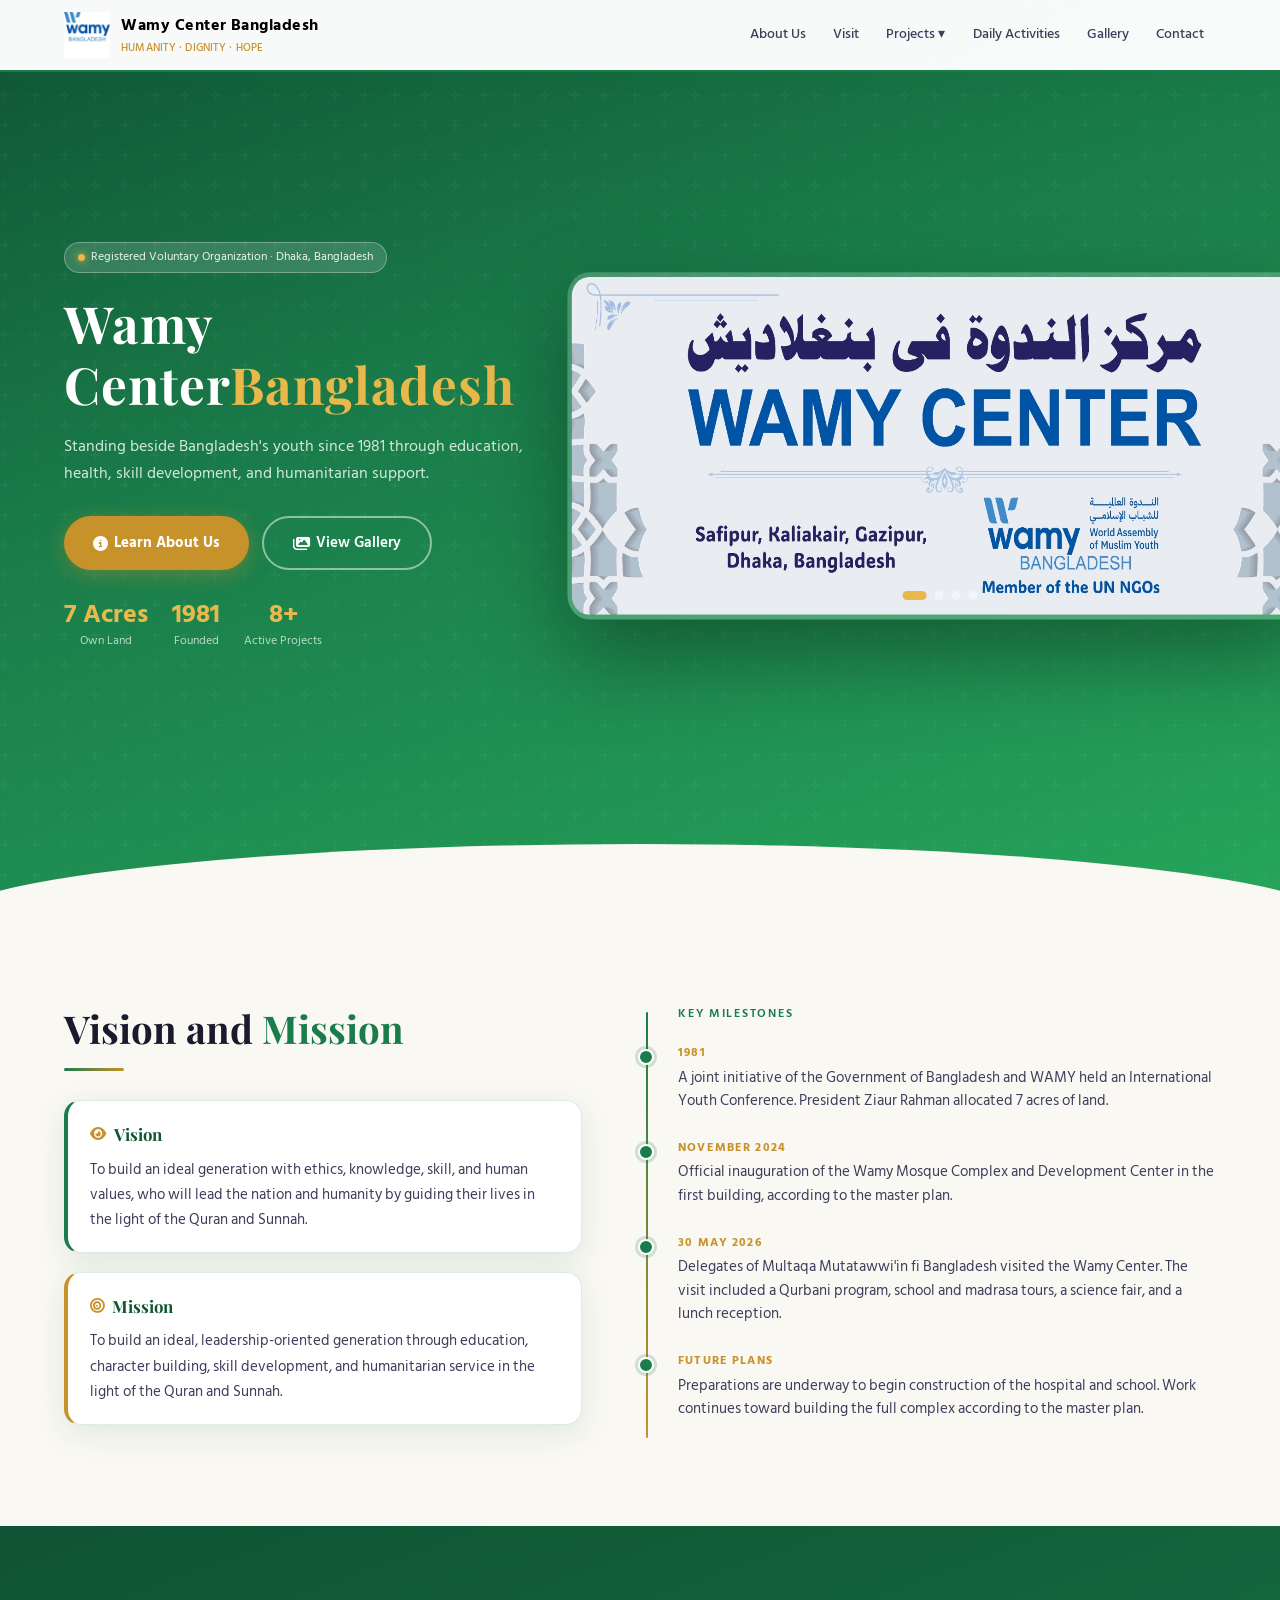
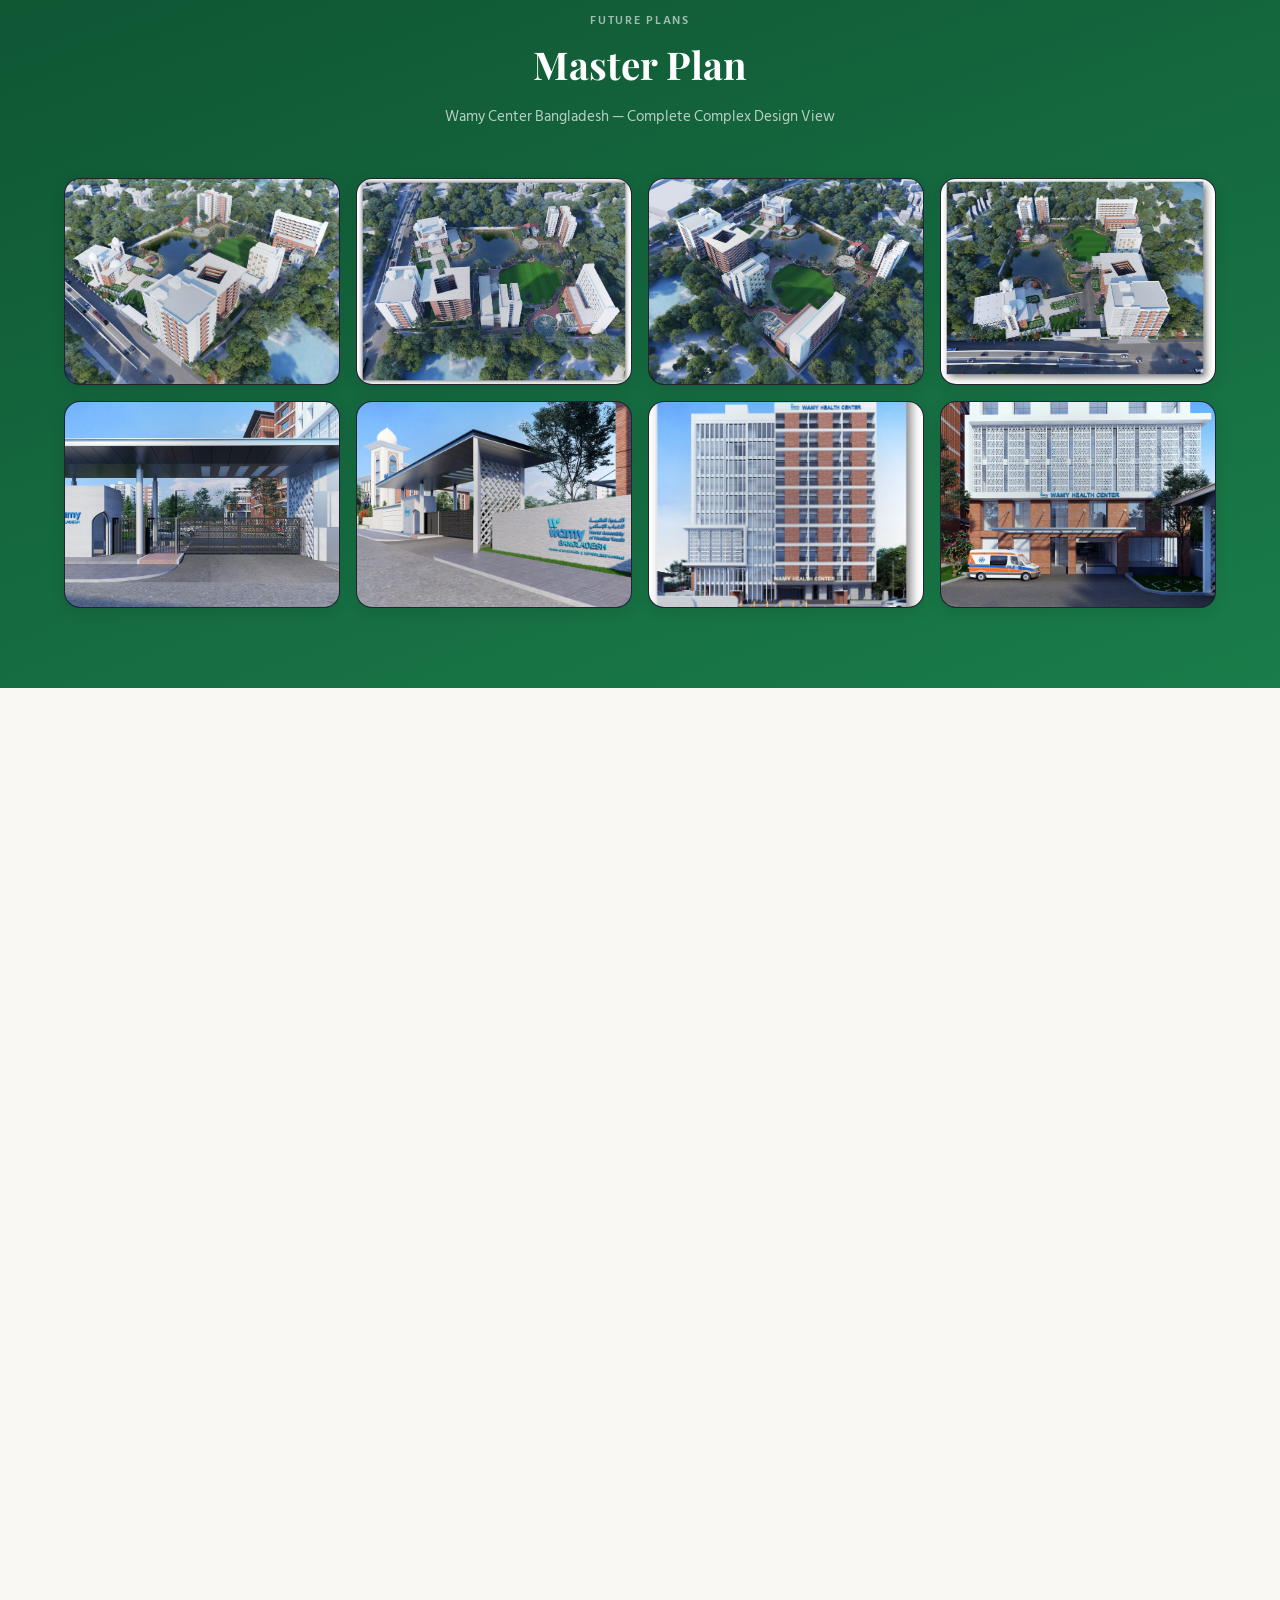
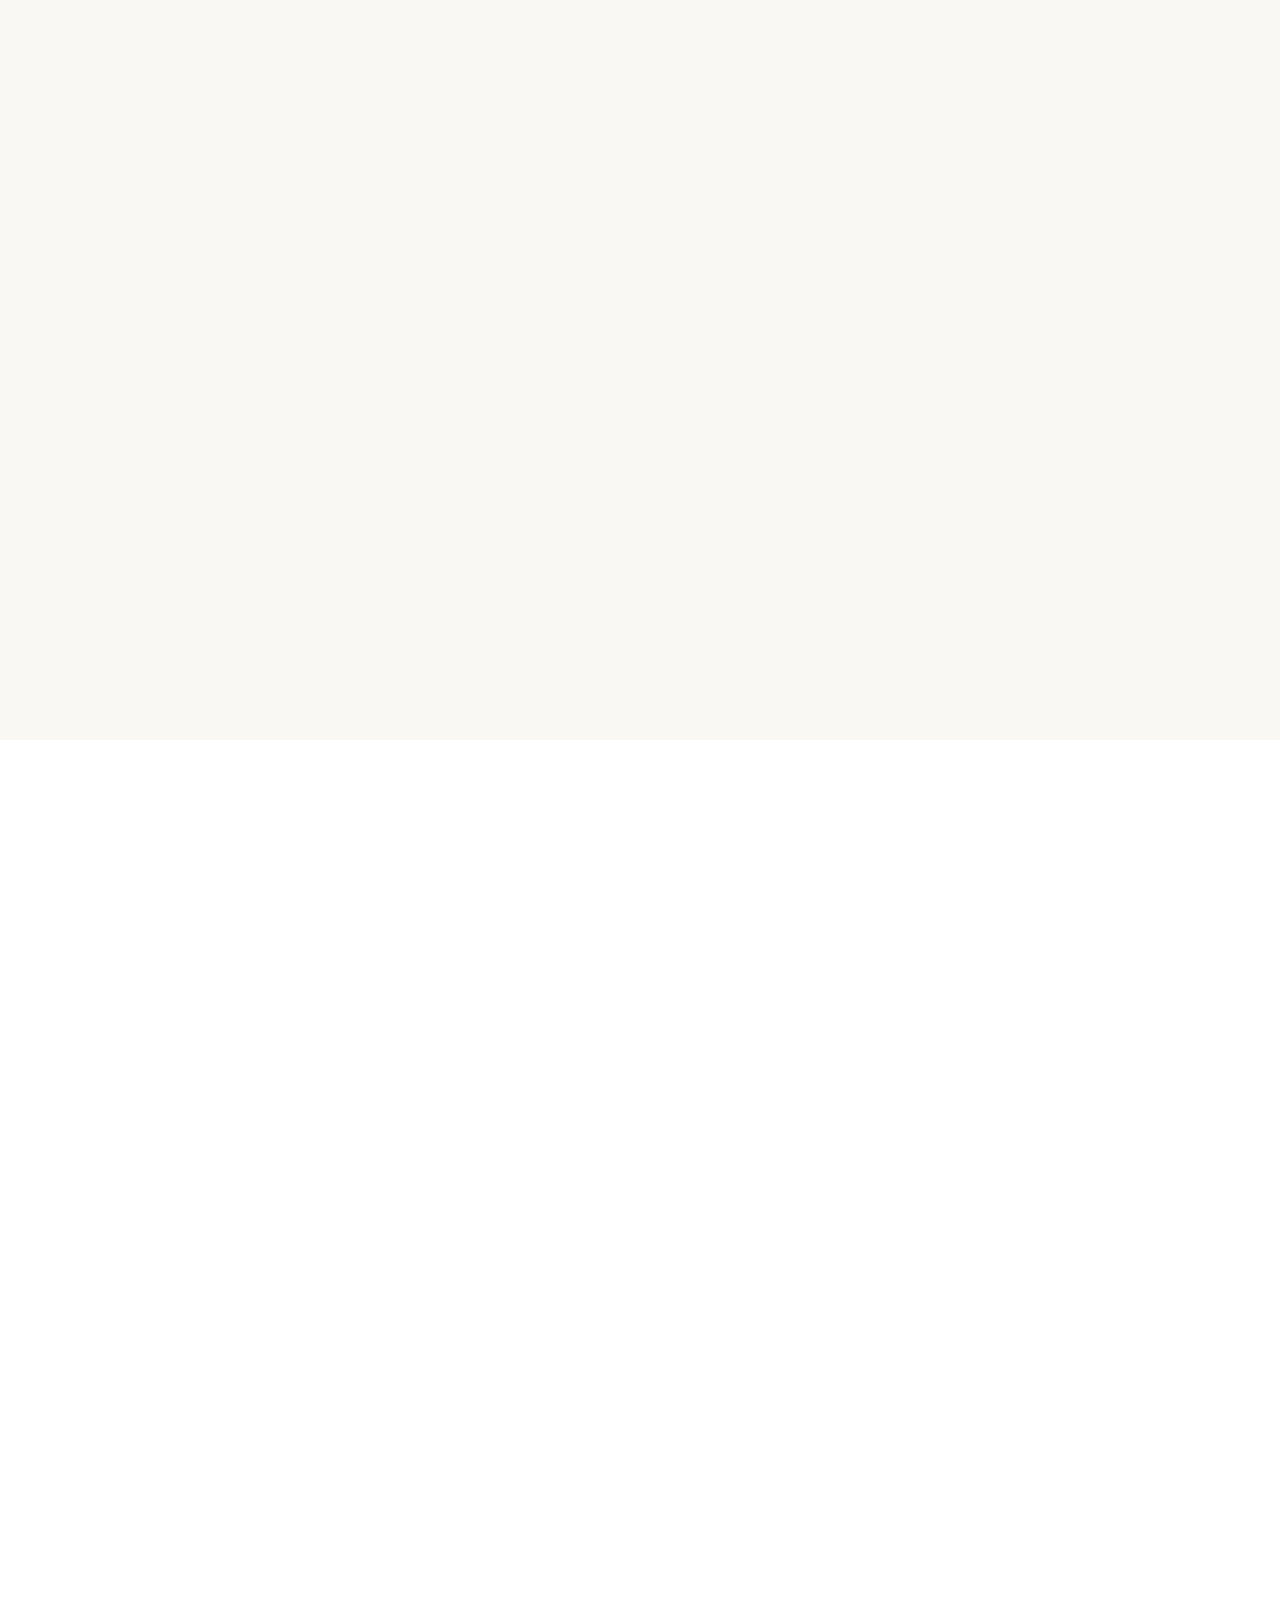
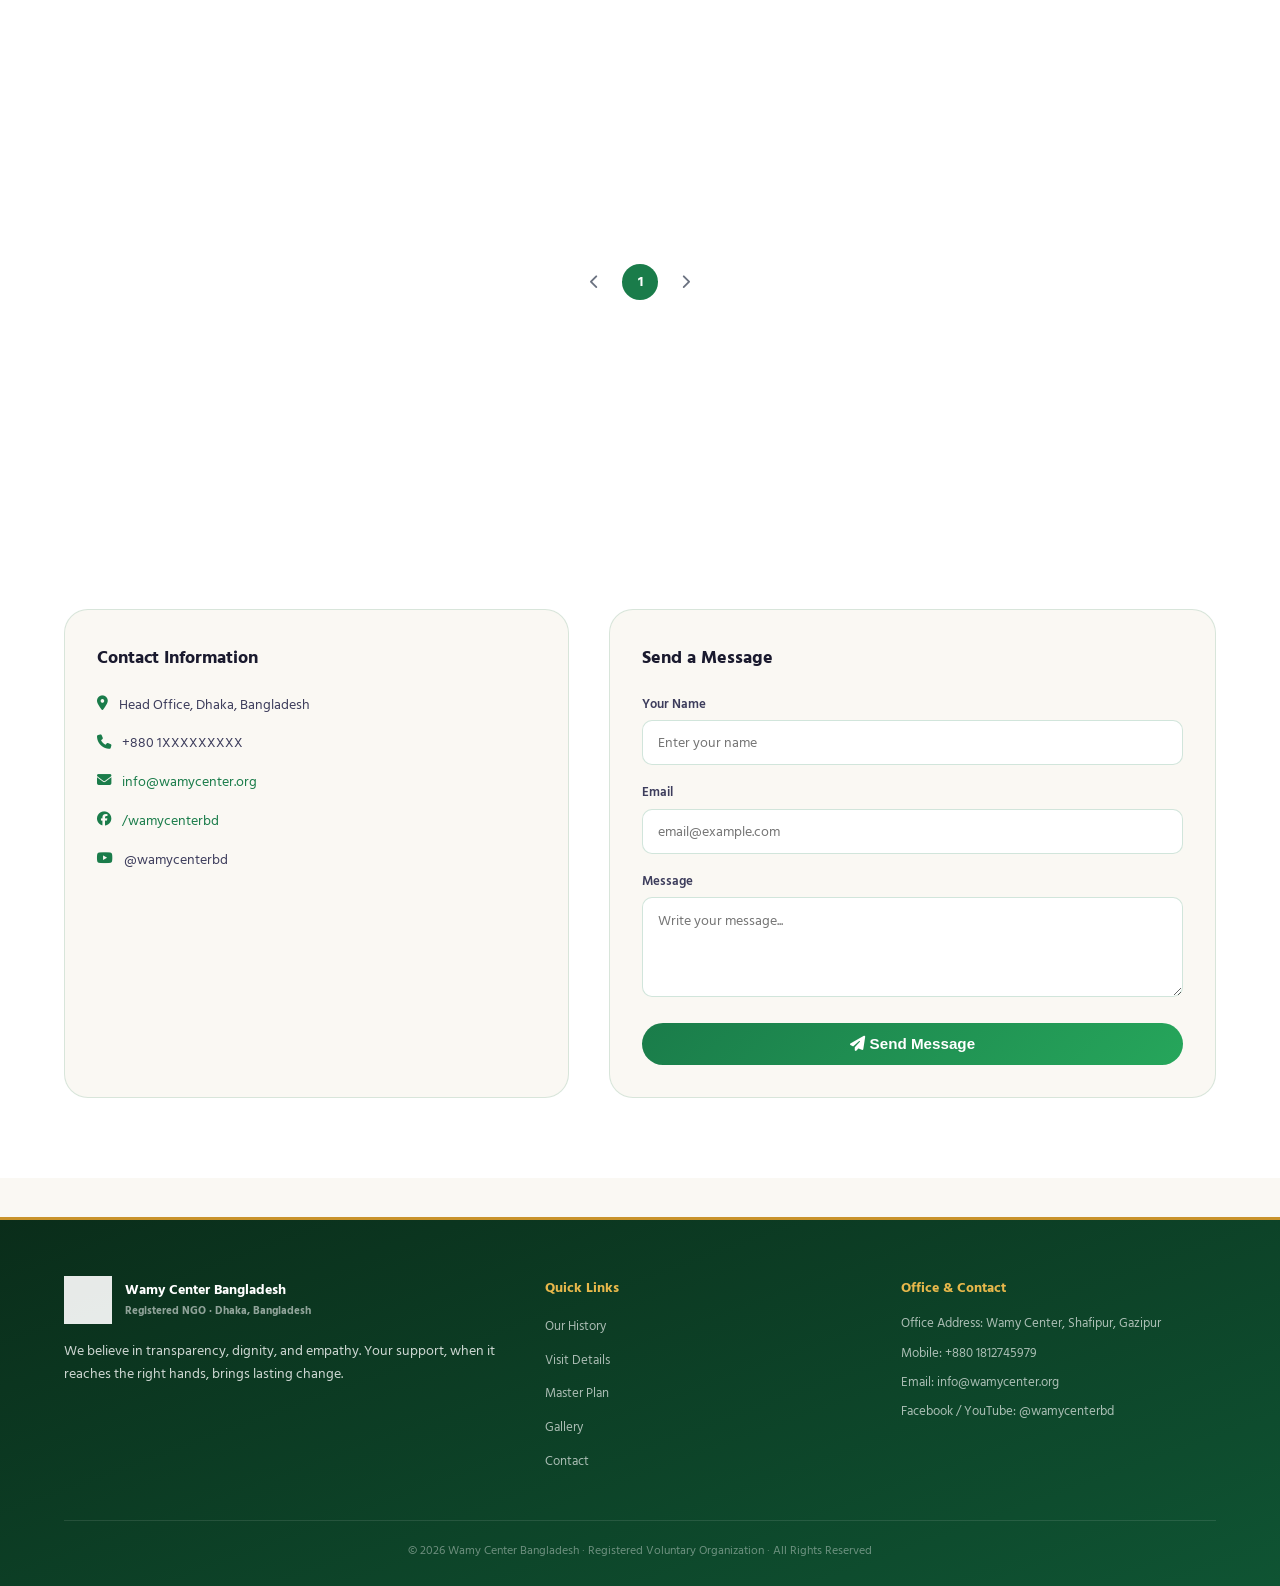
==== commit 16158de7: "Updated Wamy Center changes" ====
--- a/index.html
+++ b/index.html
@@ -1364,7 +1364,7 @@
               Registered Voluntary Organization · Dhaka, Bangladesh
             </div>
             <h1 class="hero-title">
-              Wamy <span>Center</span>
+              Wamy Center<span>Bangladesh</span>
             </h1>
             <p class="hero-sub">
               Standing beside Bangladesh's youth since 1981 through education, health, skill development, and humanitarian support.
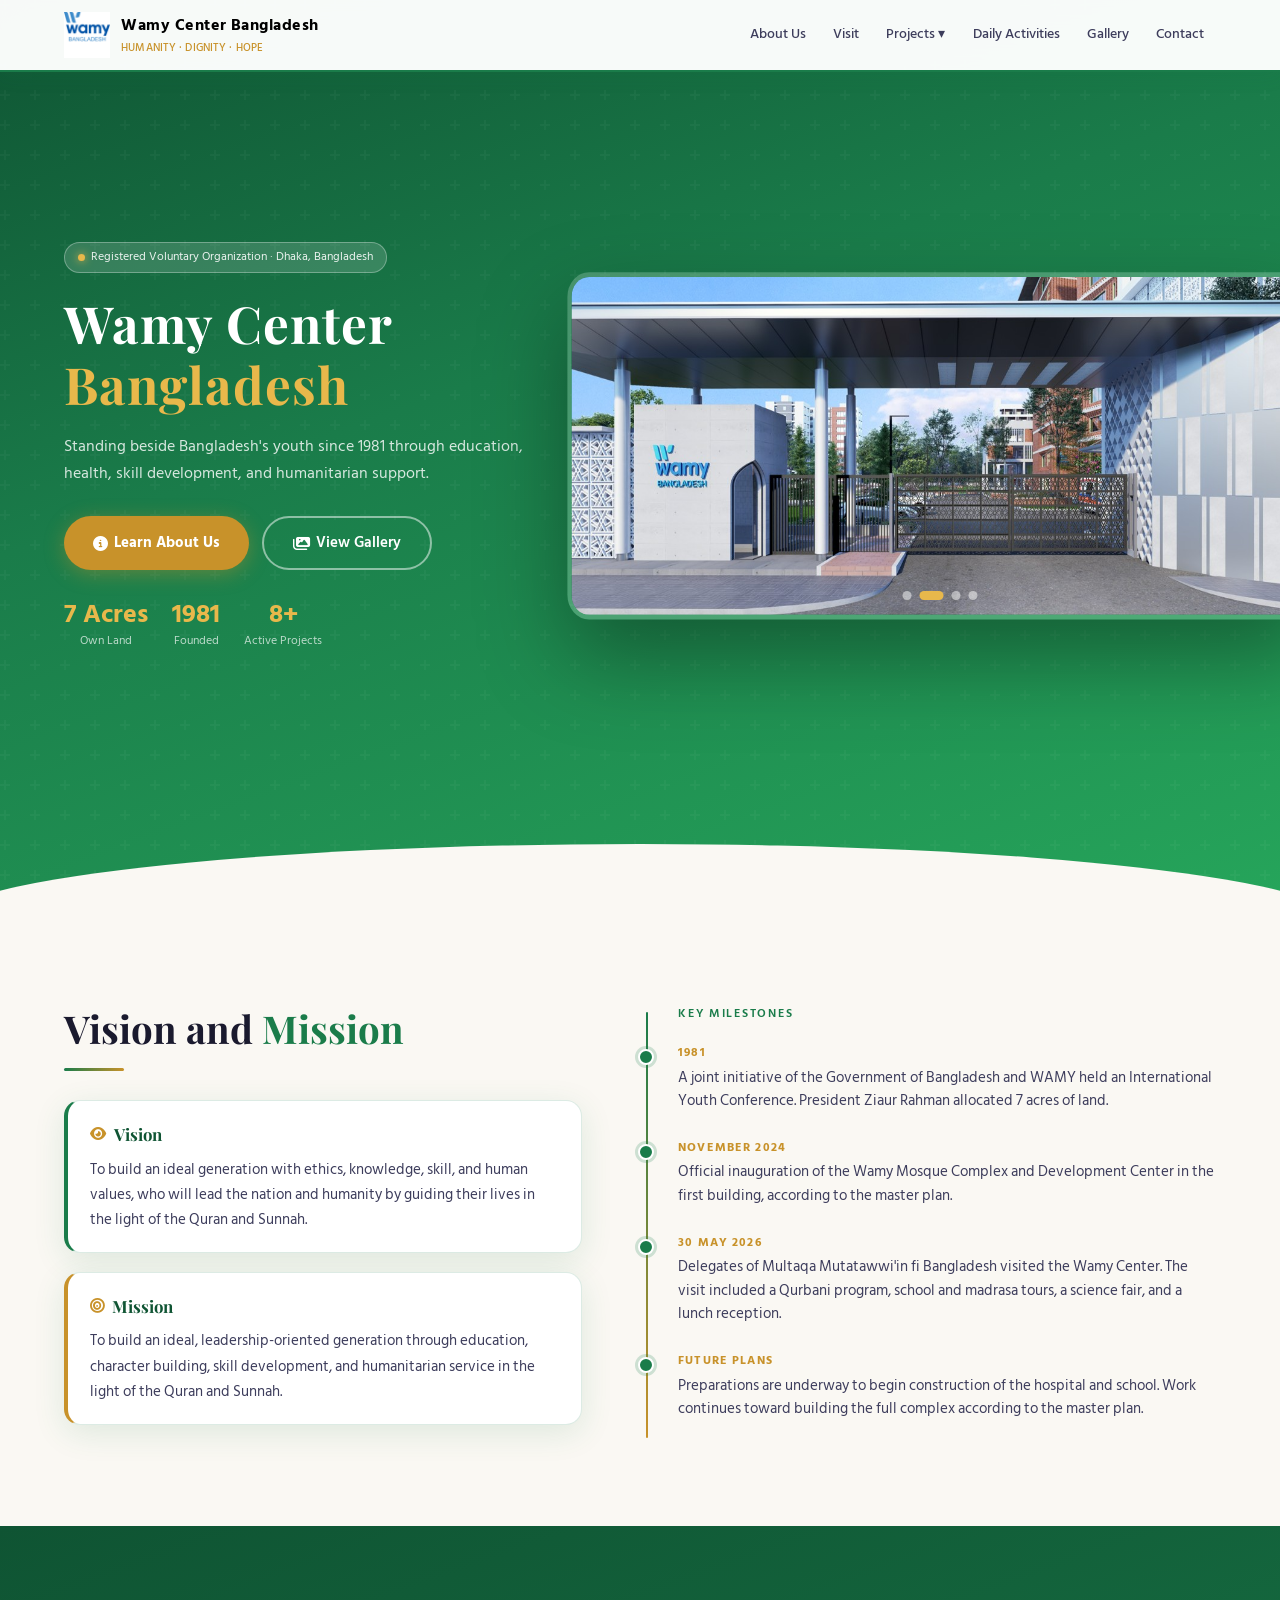
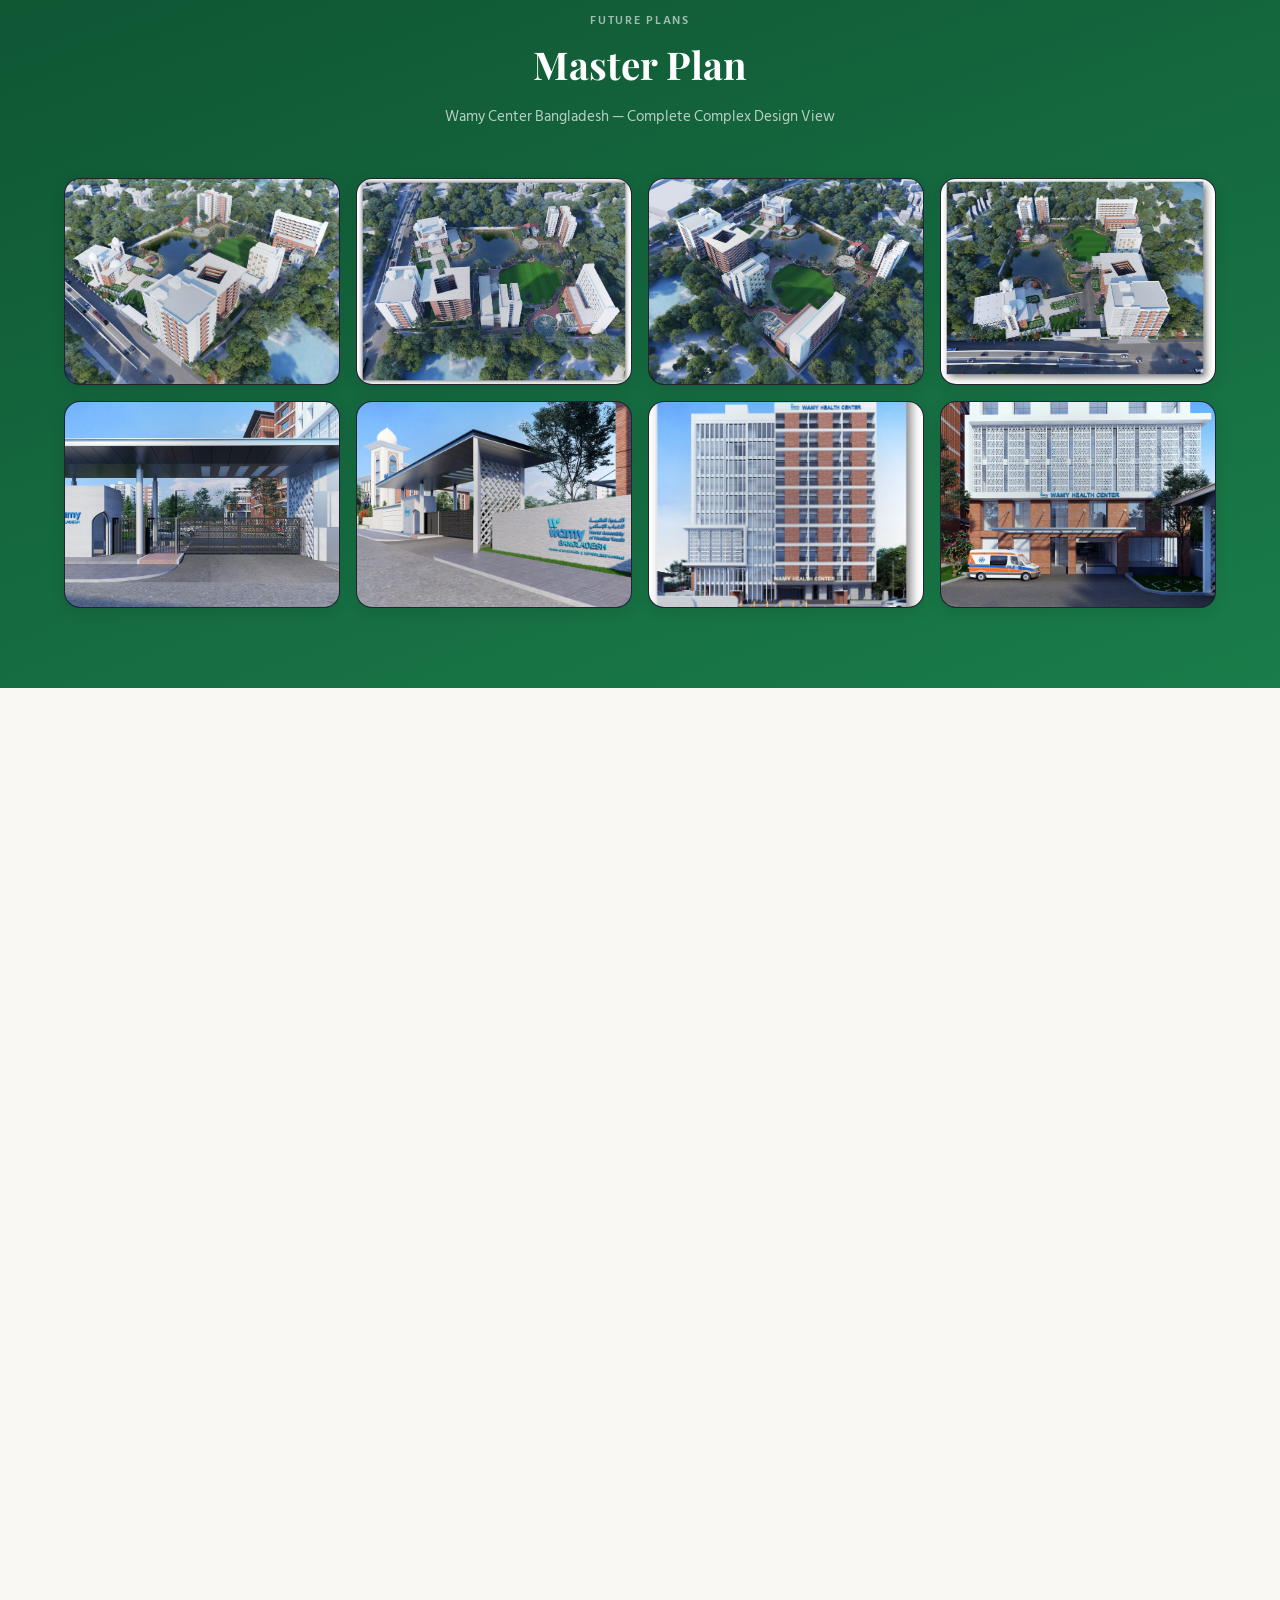
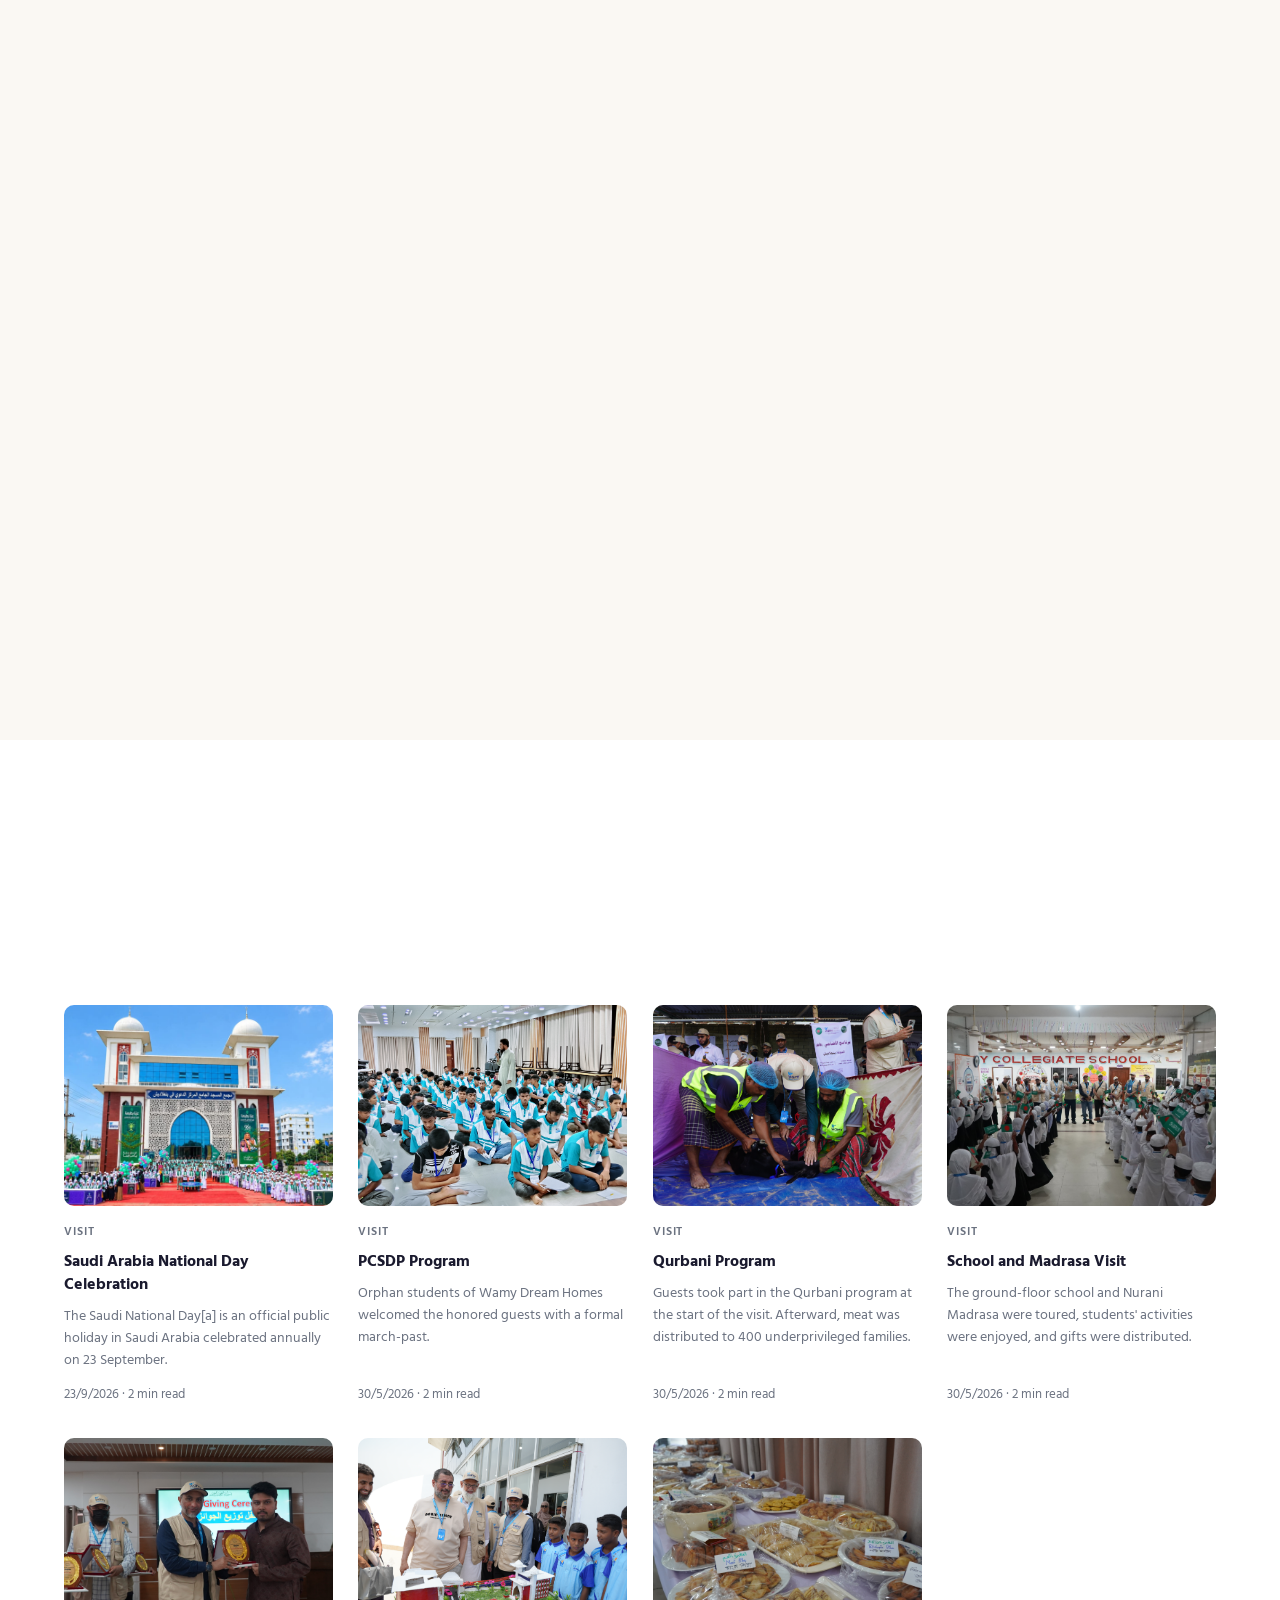
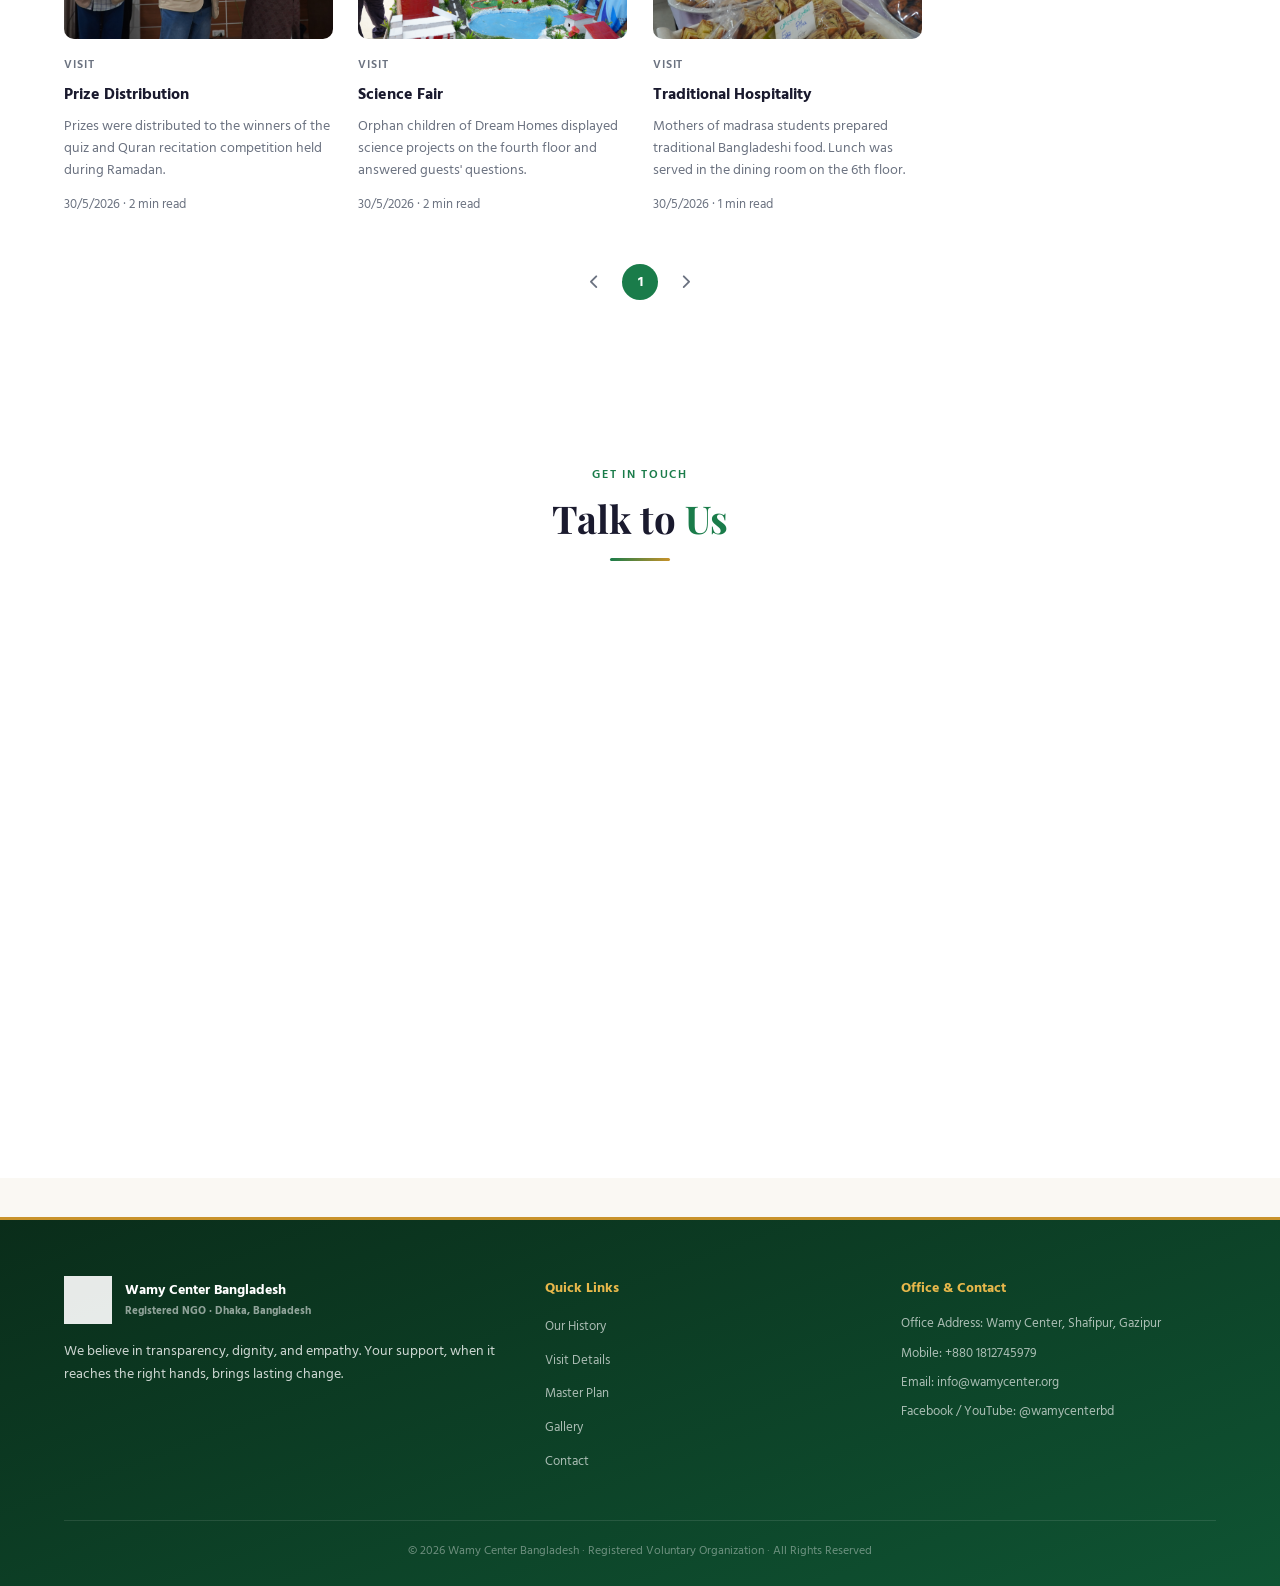
==== commit 7f19b2c4: "Updated index page" ====
--- a/index.html
+++ b/index.html
@@ -1364,7 +1364,7 @@
               Registered Voluntary Organization · Dhaka, Bangladesh
             </div>
             <h1 class="hero-title">
-              Wamy Center<span>Bangladesh</span>
+              Wamy Center <span> <br> Bangladesh</span>
             </h1>
             <p class="hero-sub">
               Standing beside Bangladesh's youth since 1981 through education, health, skill development, and humanitarian support.
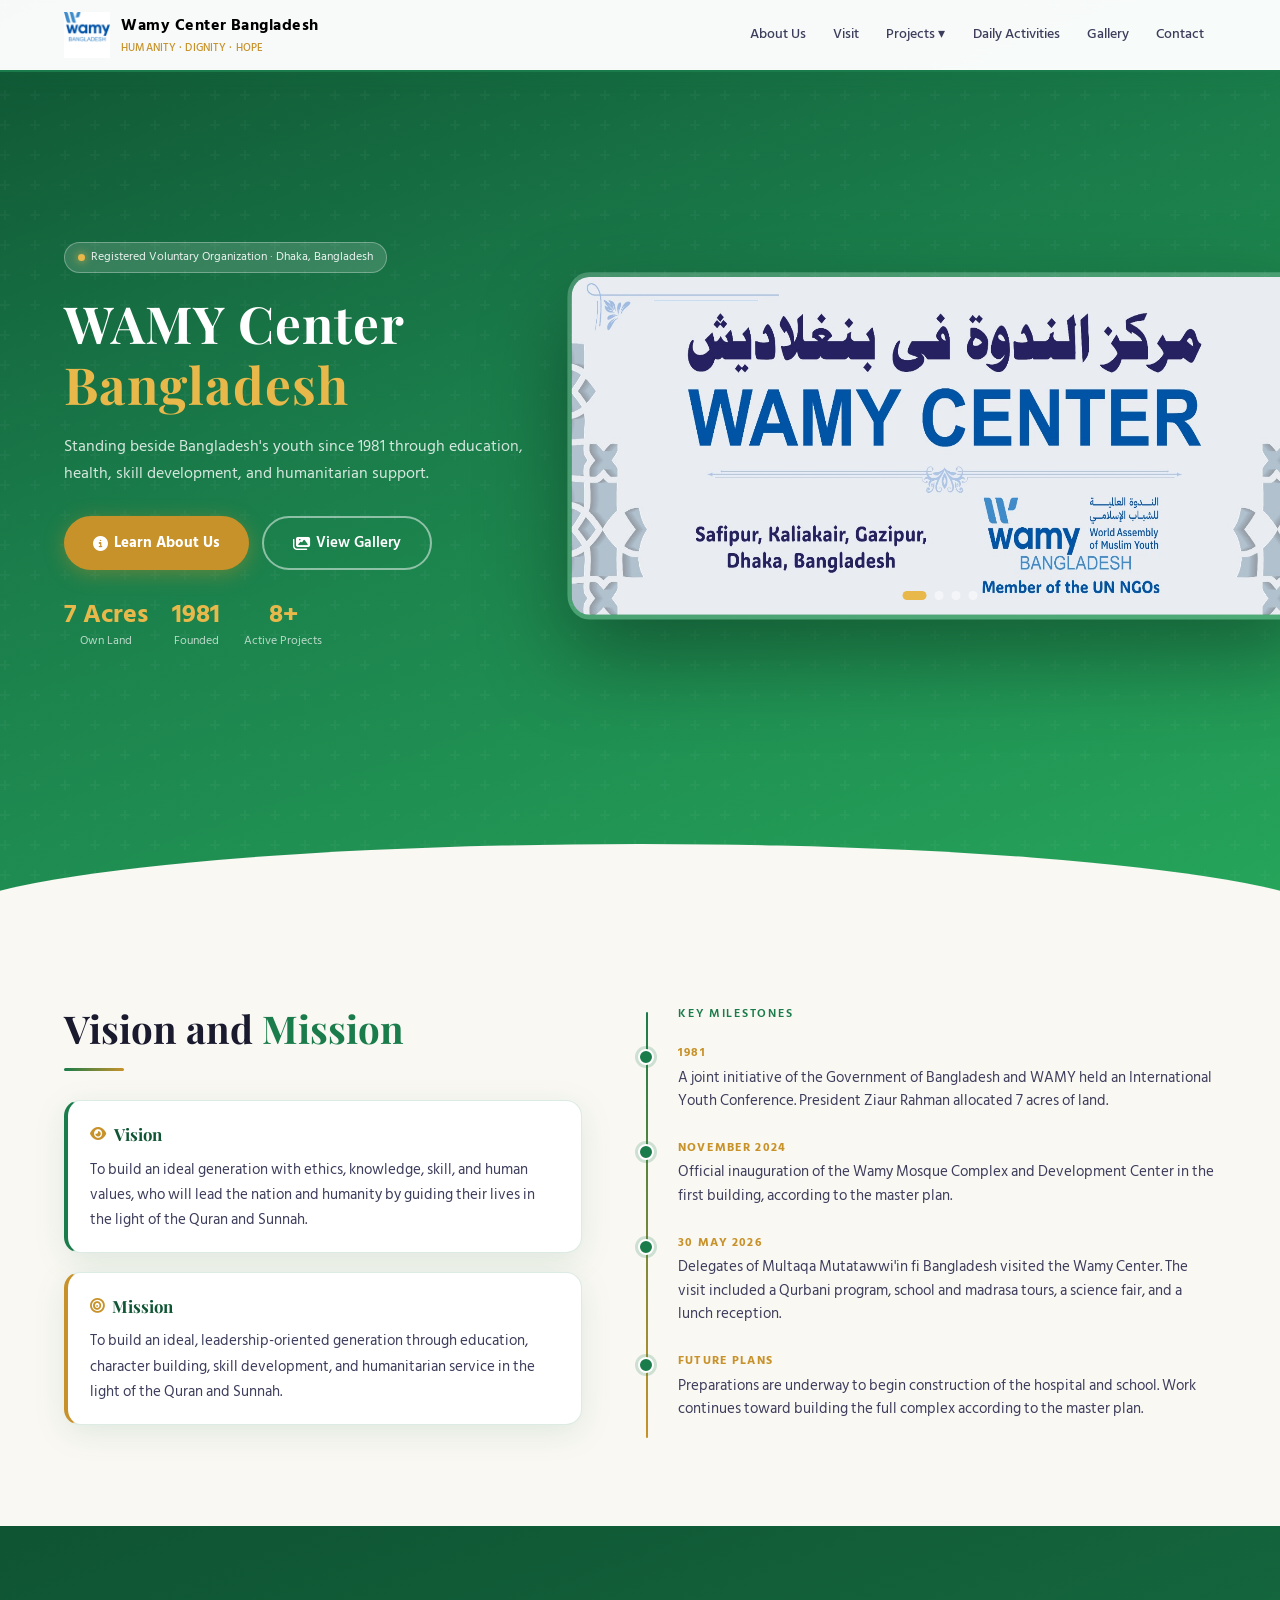
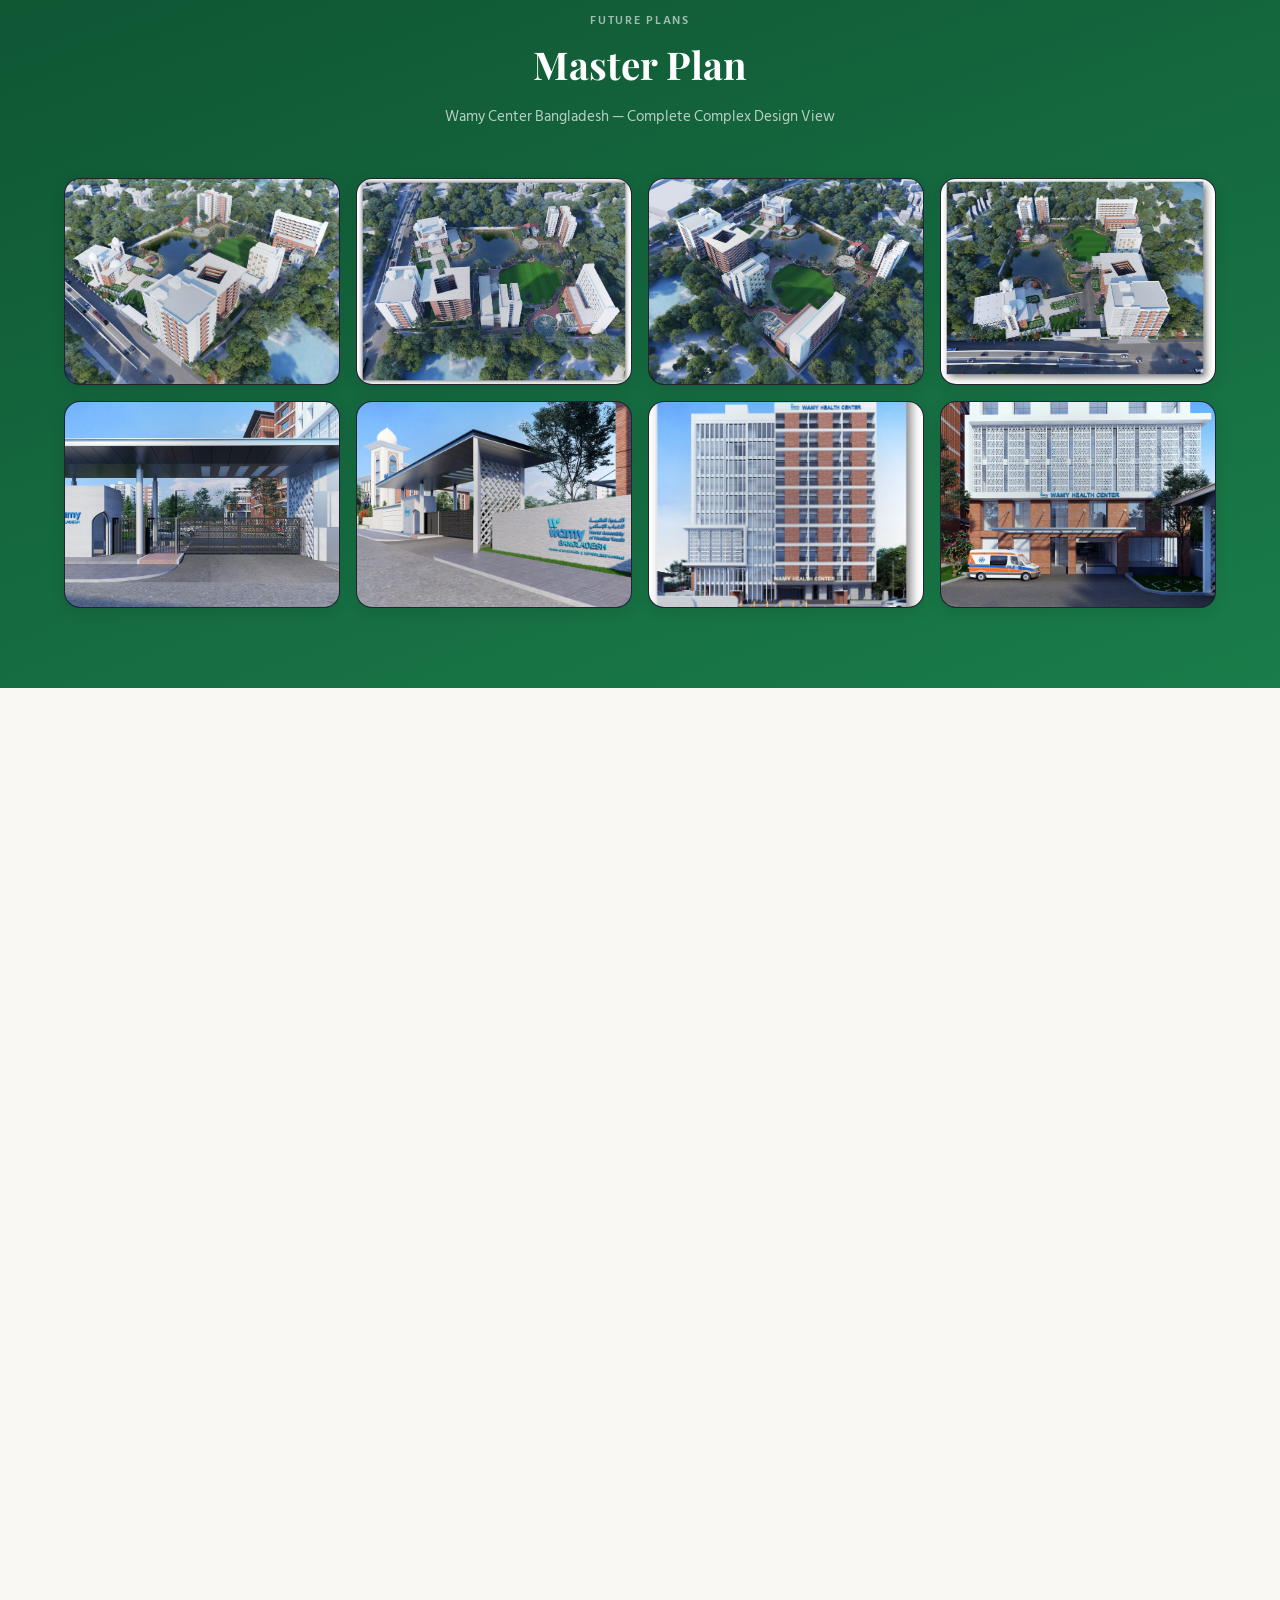
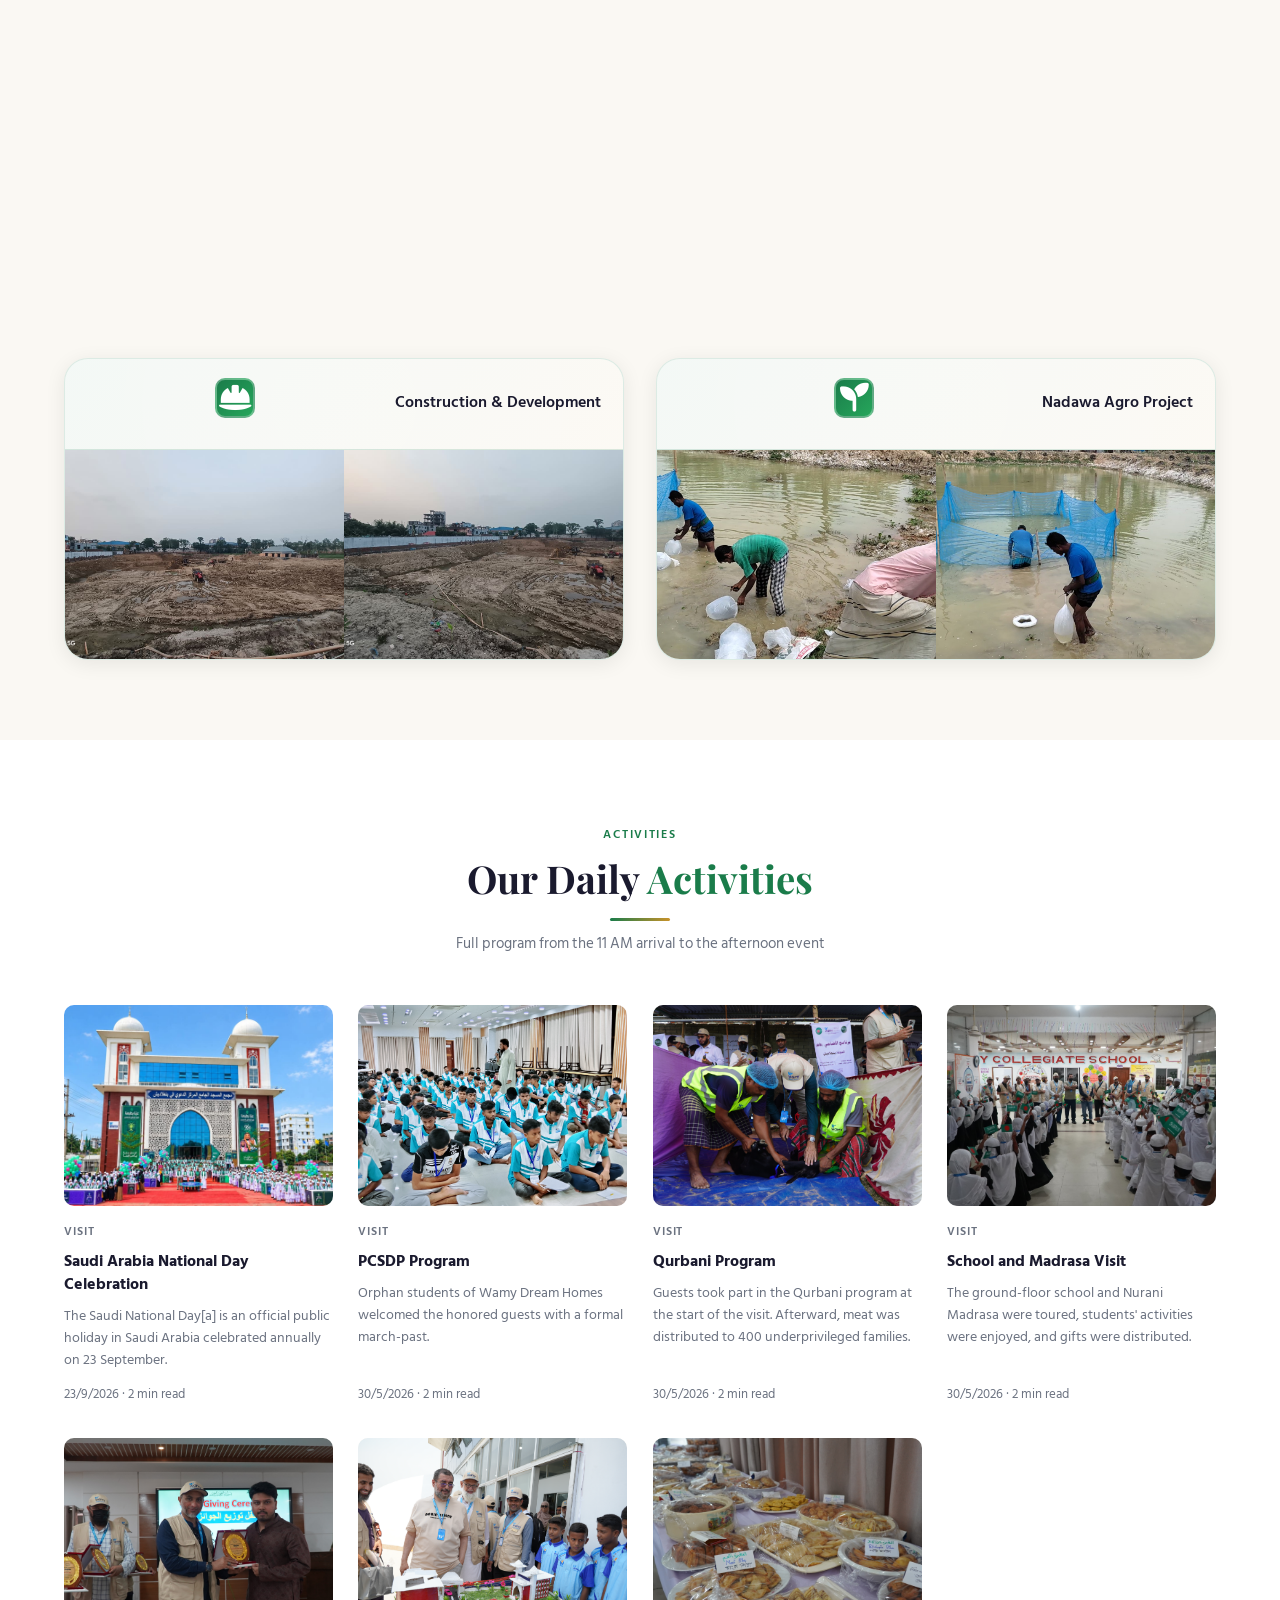
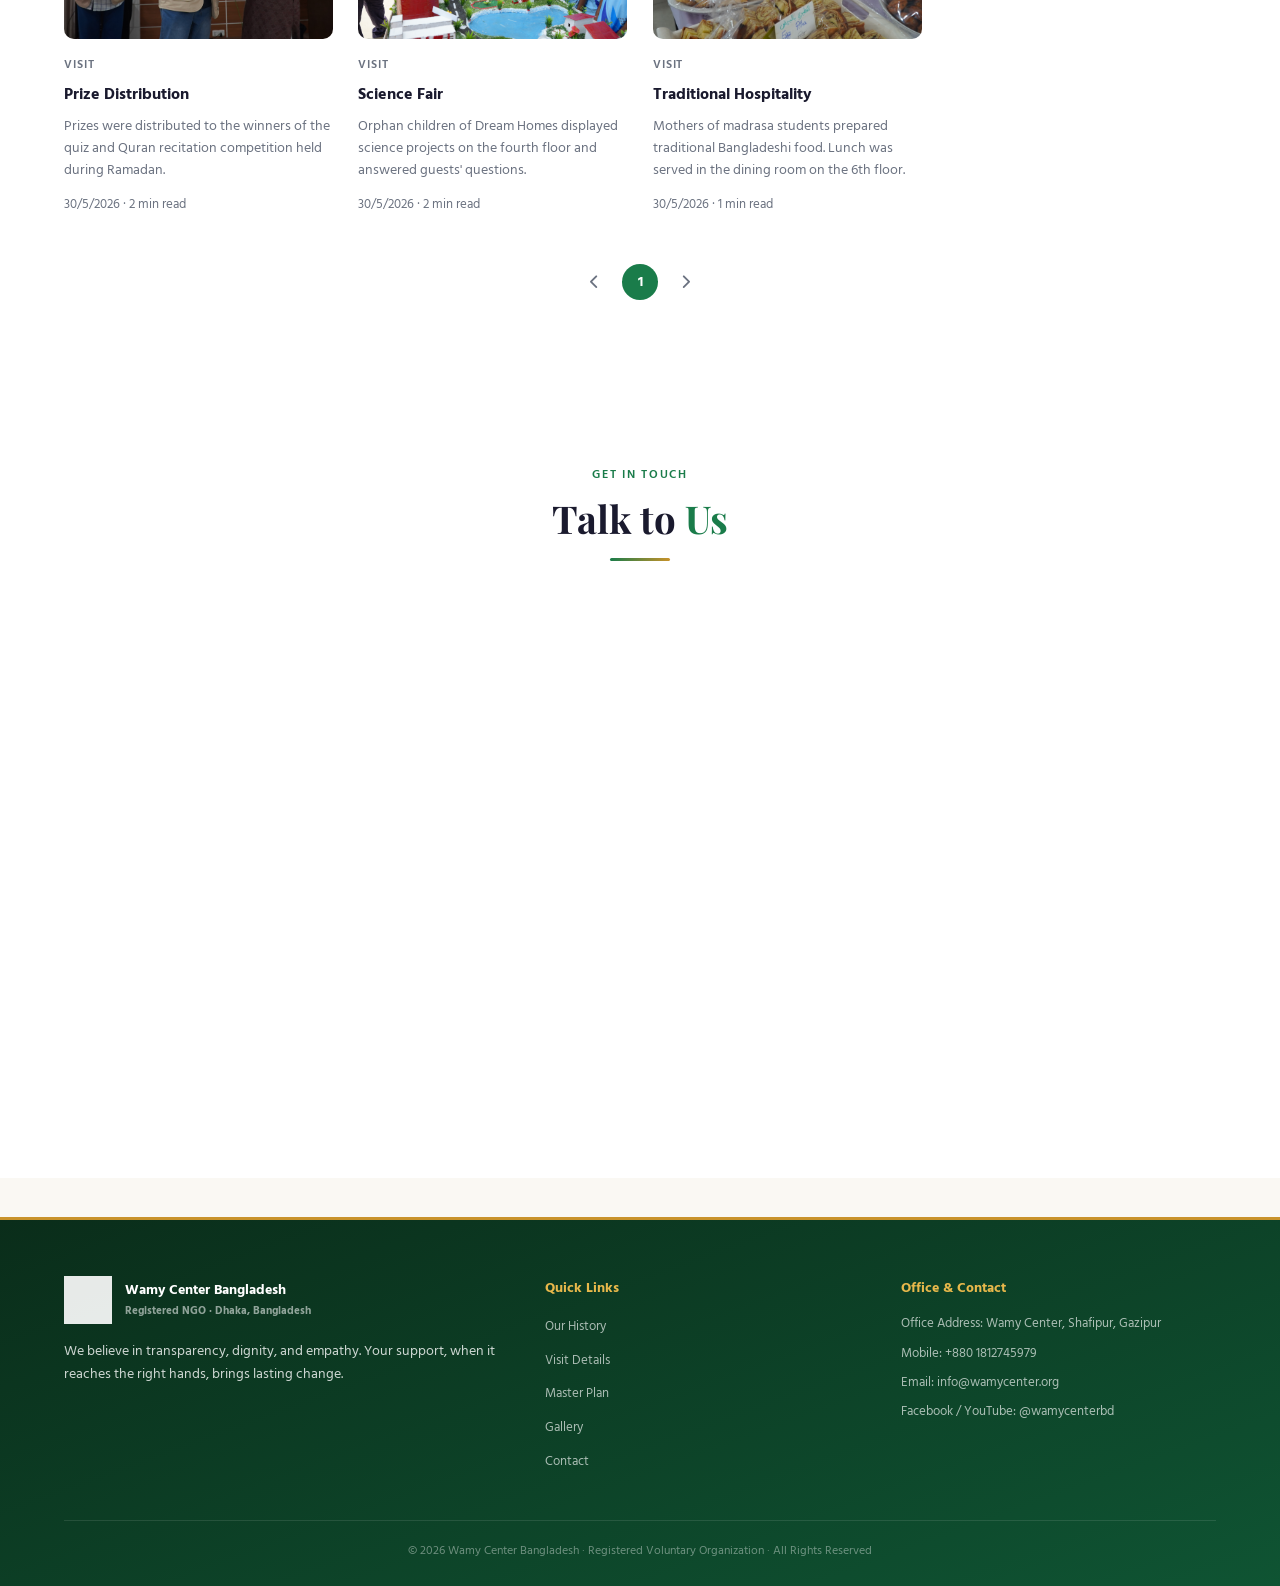
==== commit eda245f8: "Updated index page" ====
--- a/index.html
+++ b/index.html
@@ -1364,7 +1364,7 @@
               Registered Voluntary Organization · Dhaka, Bangladesh
             </div>
             <h1 class="hero-title">
-              Wamy Center <span> <br> Bangladesh</span>
+              WAMY Center <span> <br> Bangladesh</span>
             </h1>
             <p class="hero-sub">
               Standing beside Bangladesh's youth since 1981 through education, health, skill development, and humanitarian support.
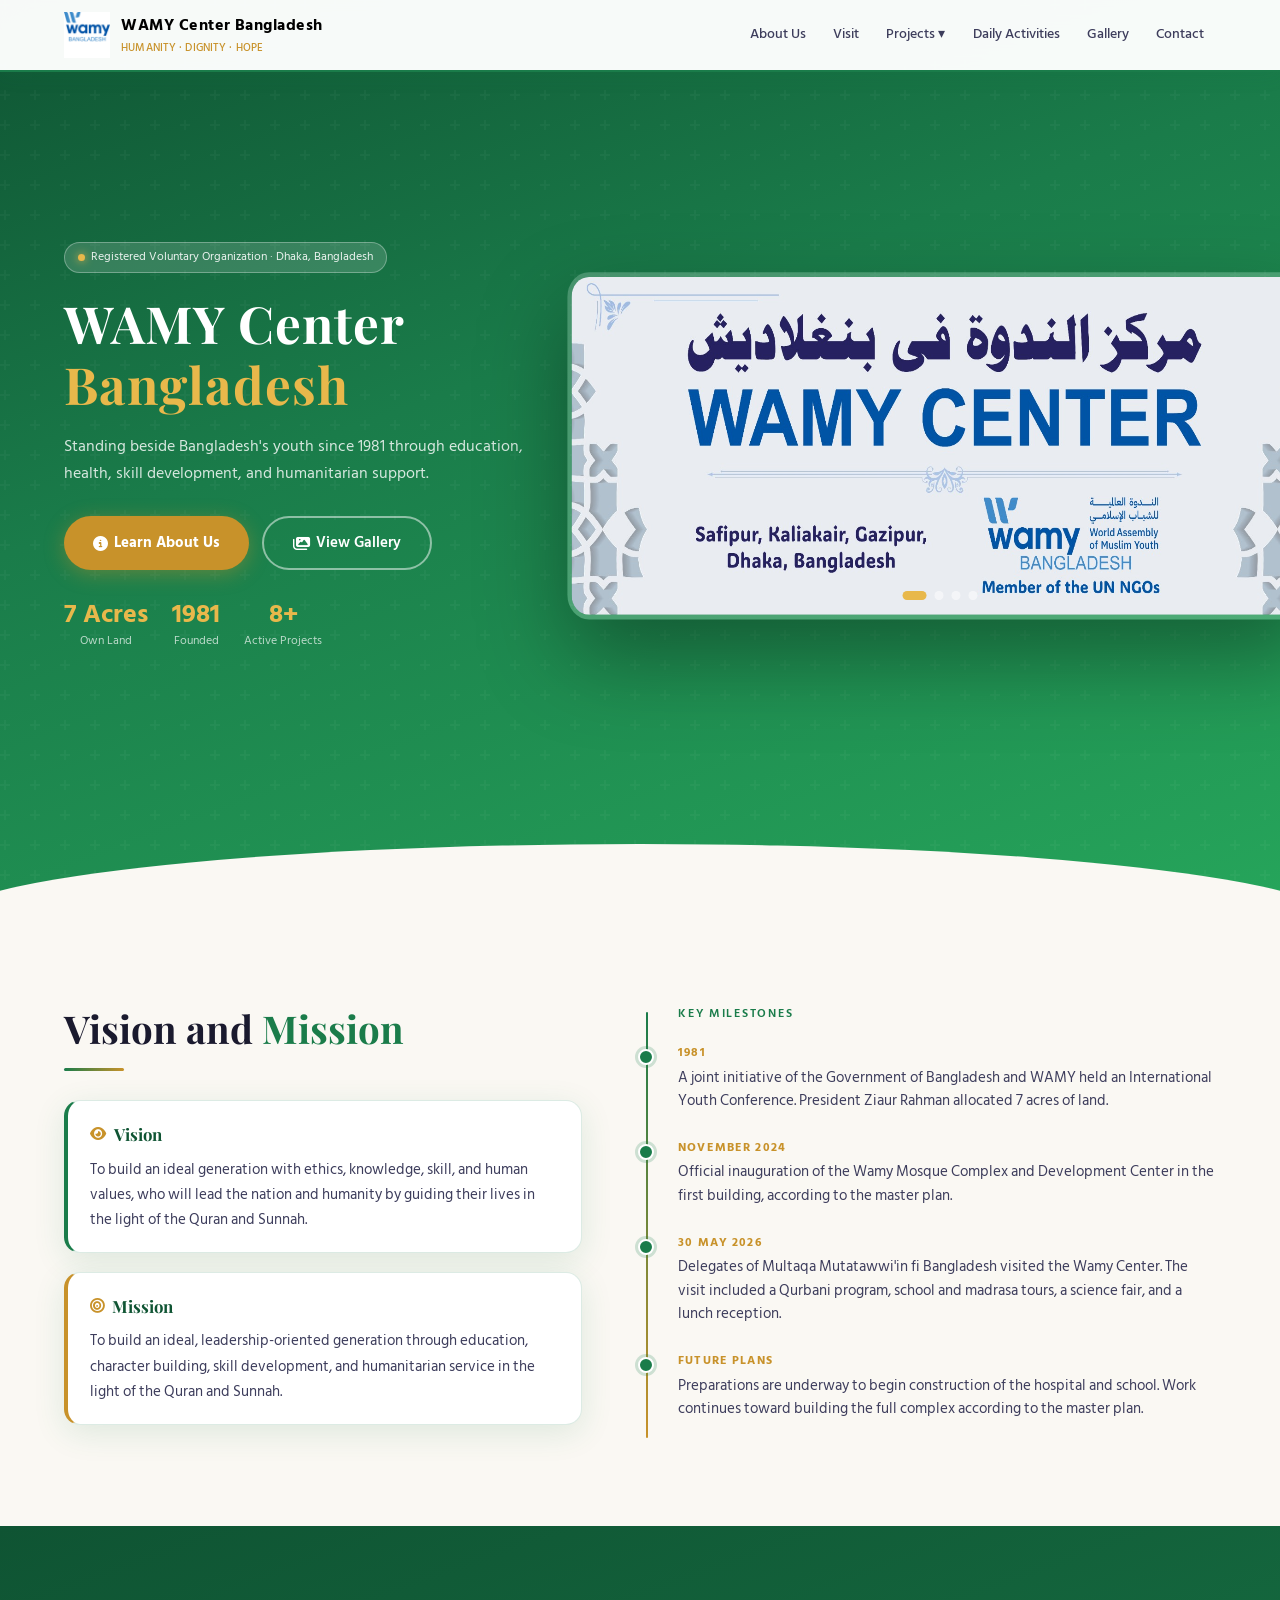
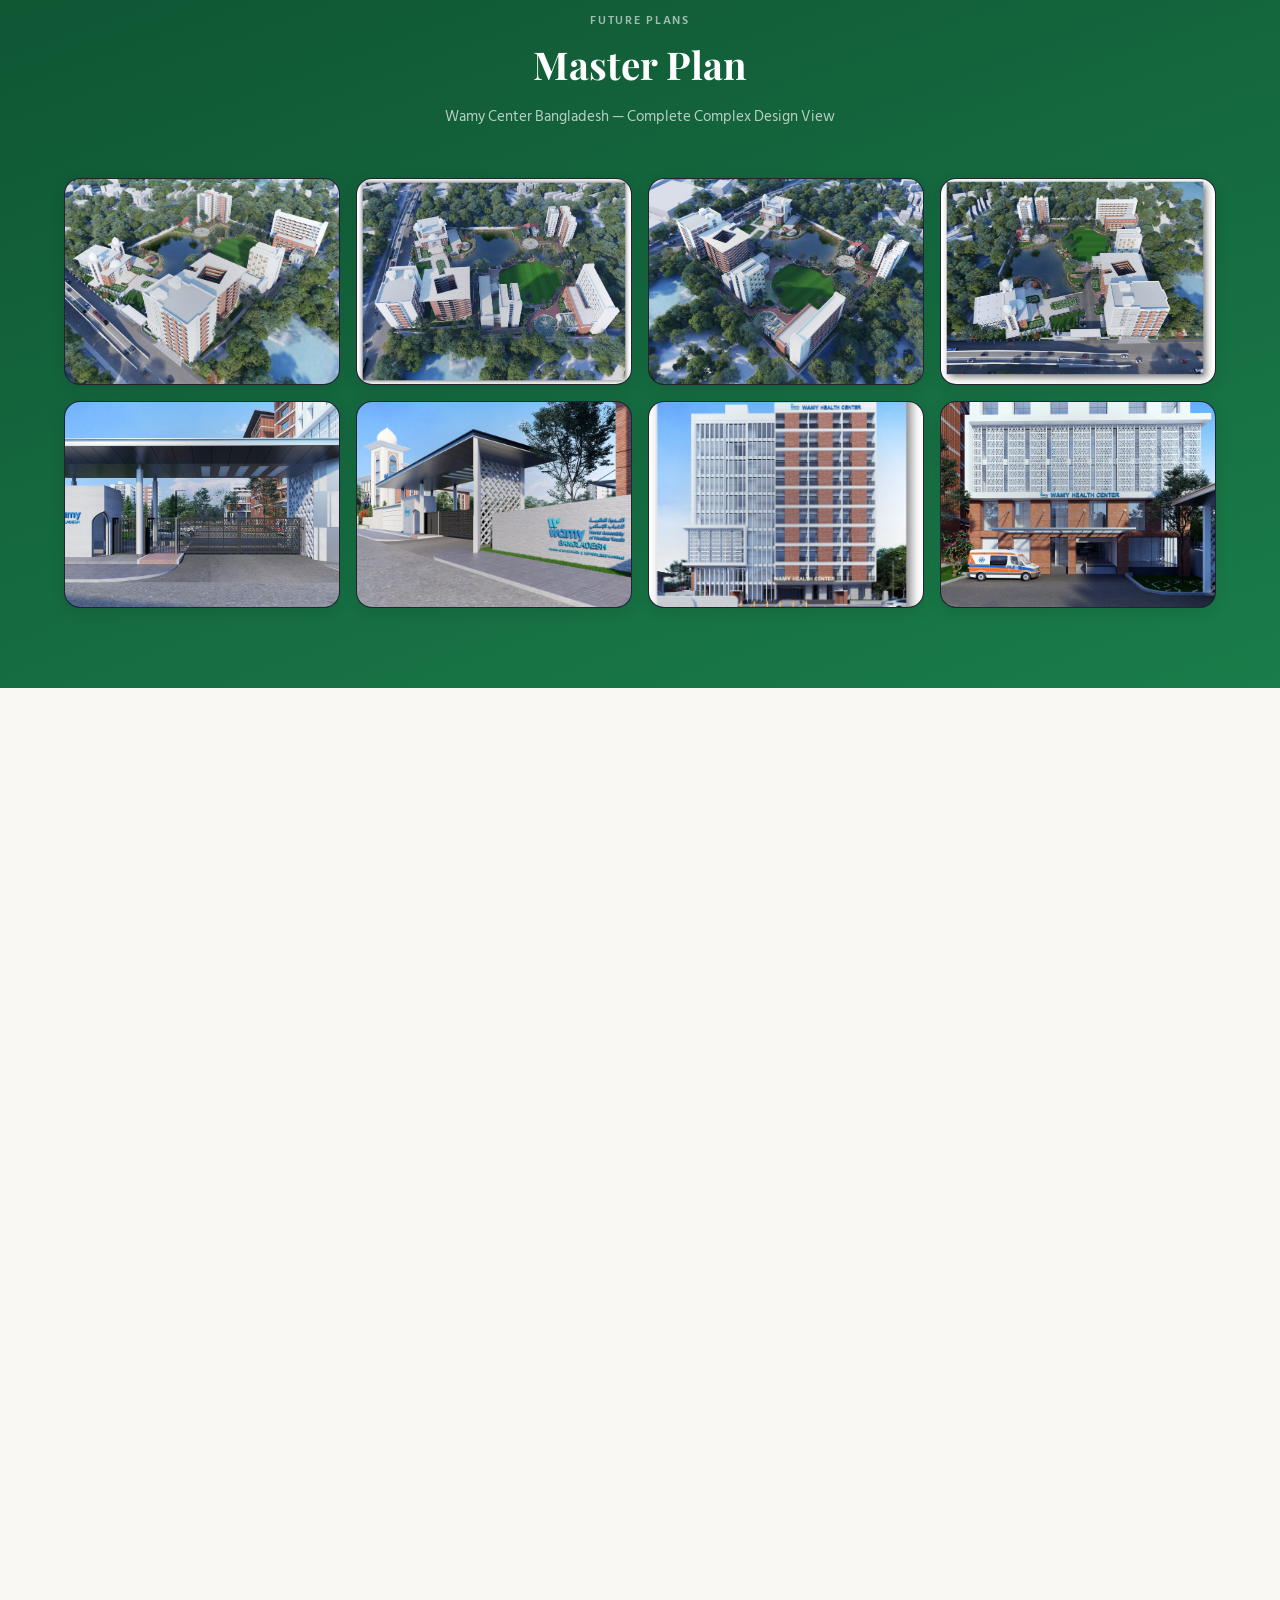
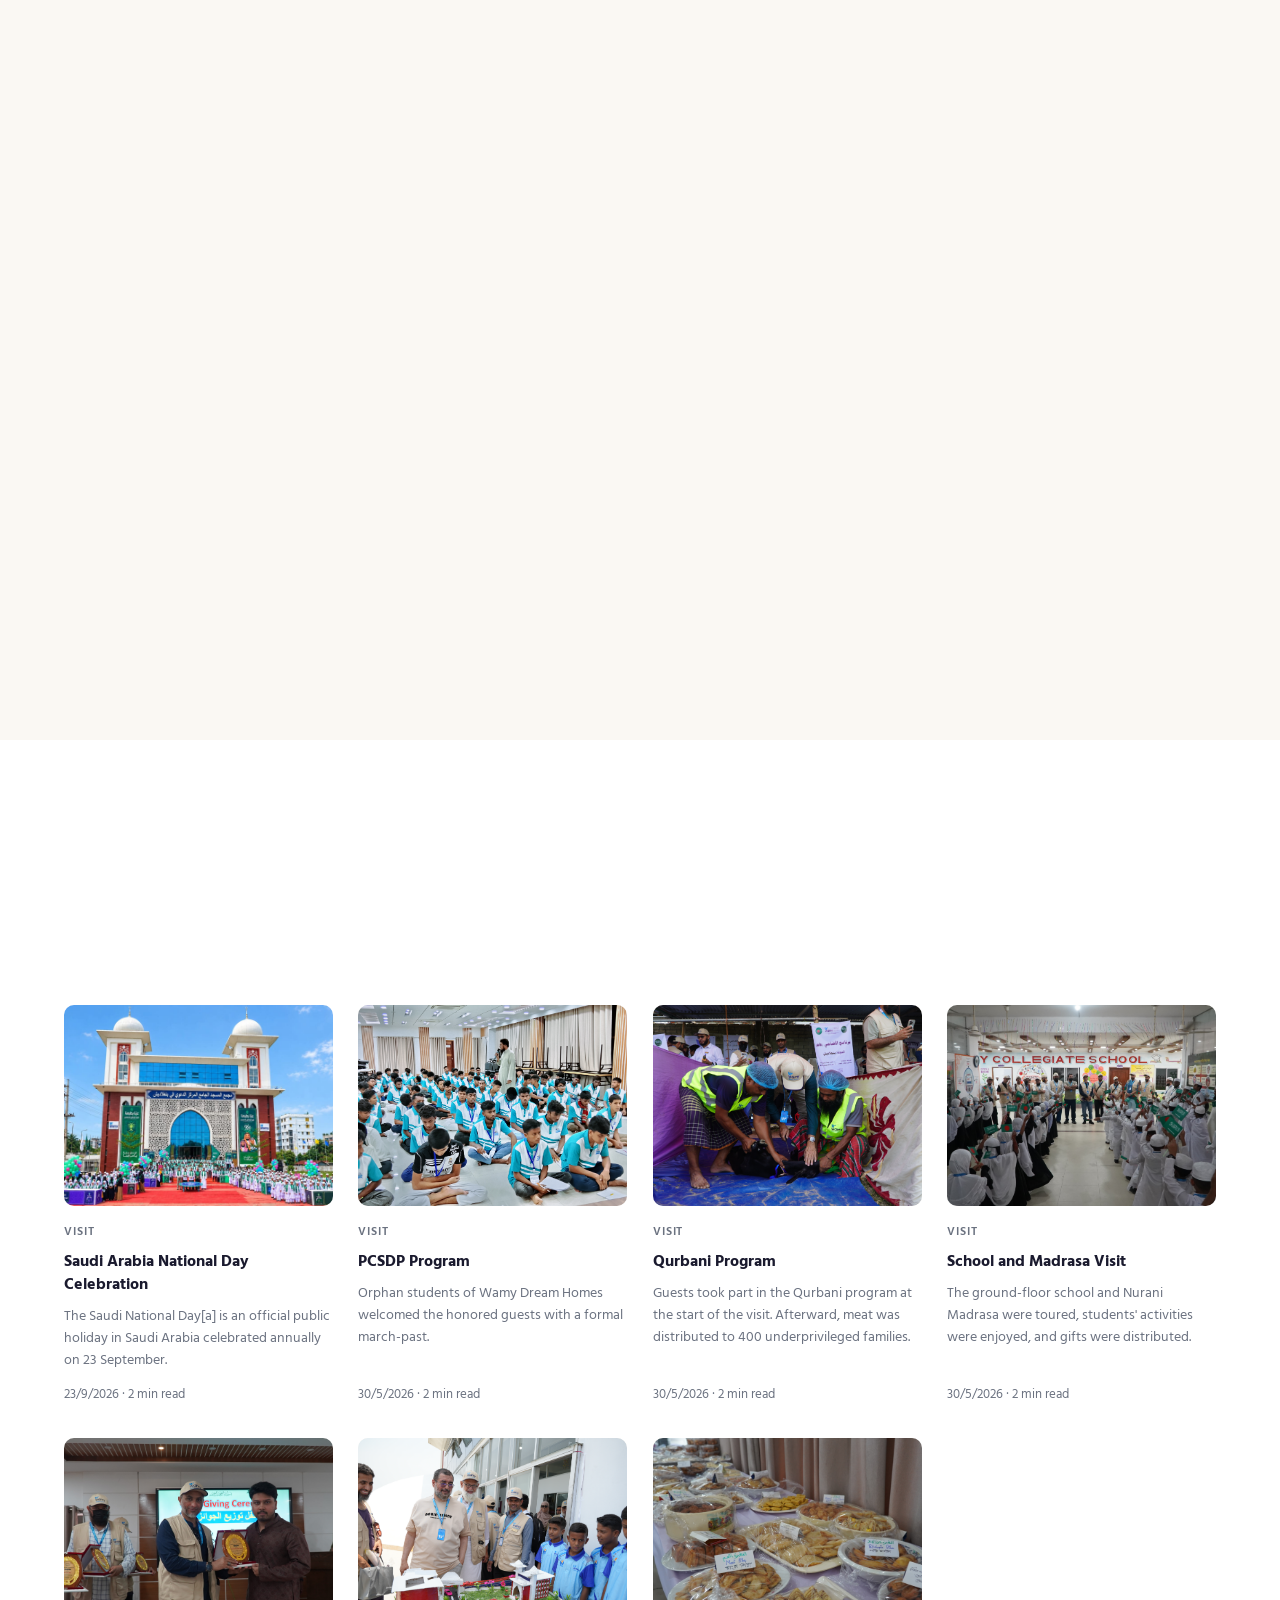
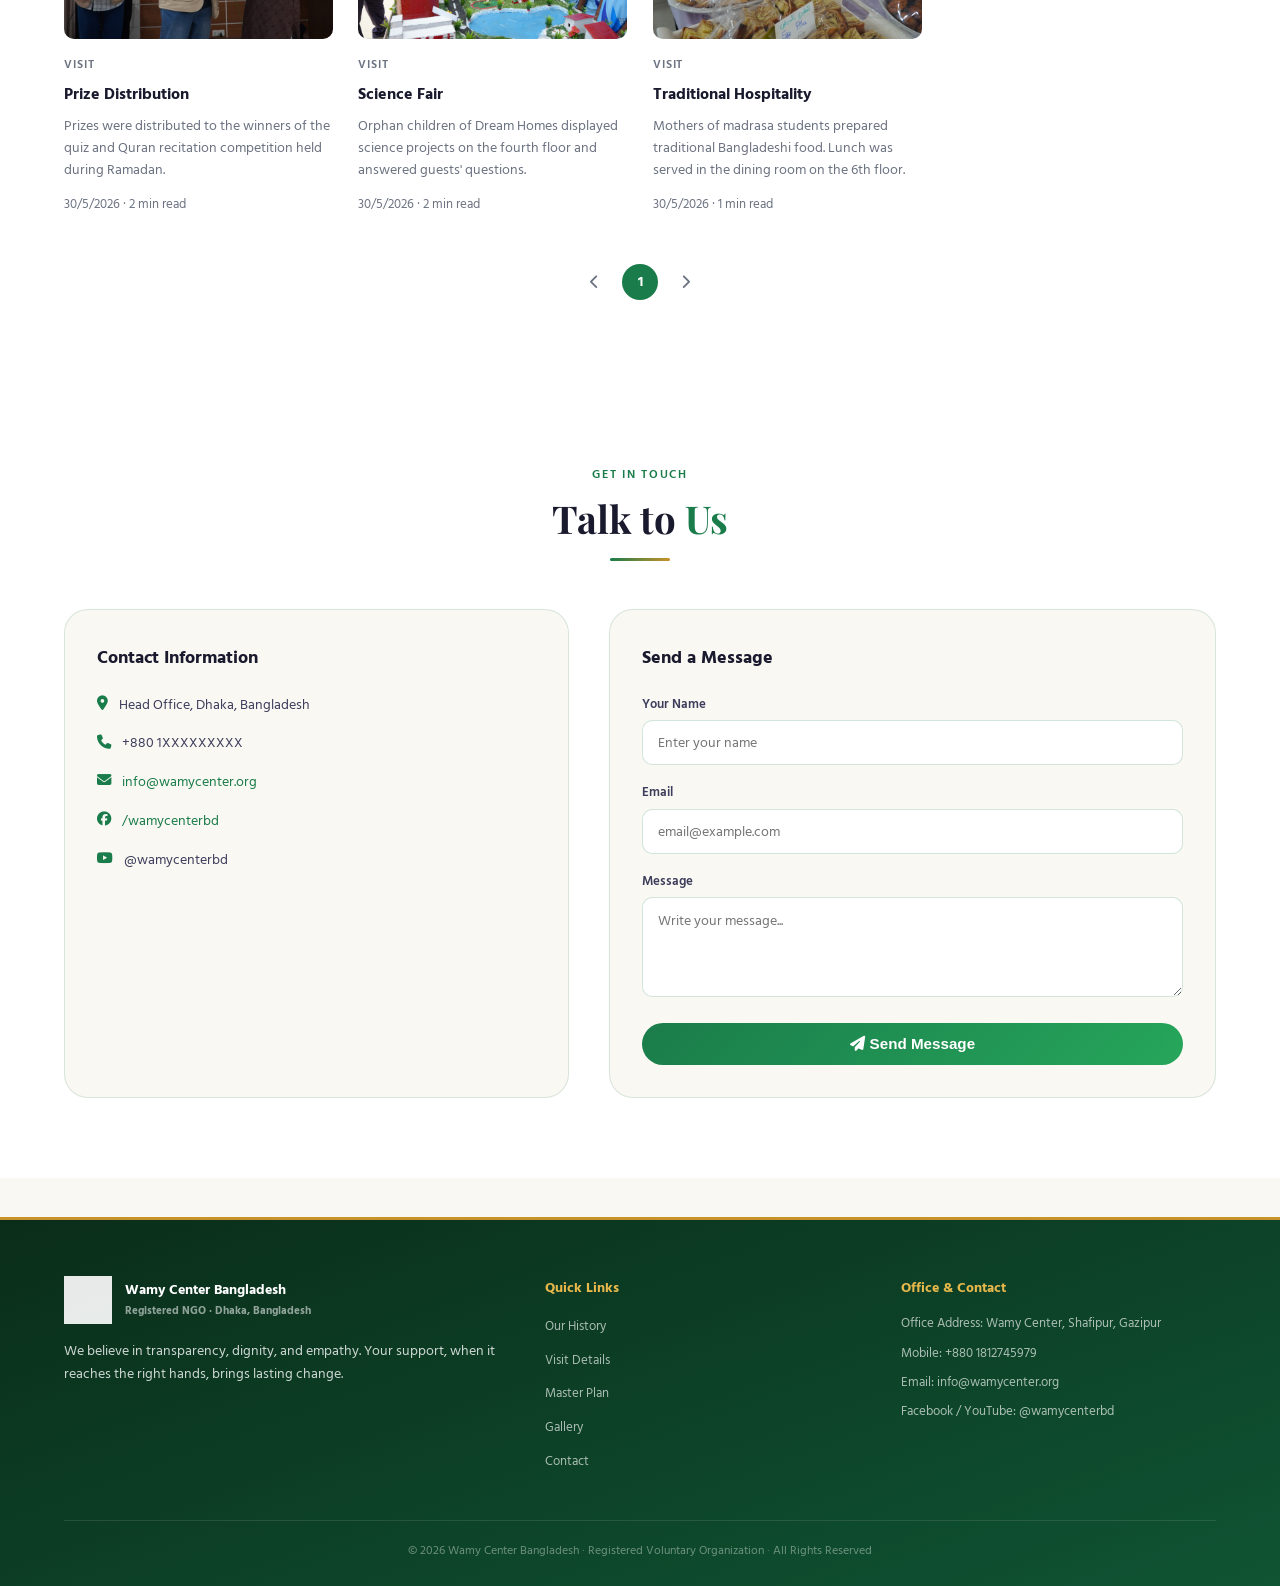
==== commit a44c034e: "Update index html" ====
--- a/index.html
+++ b/index.html
@@ -1318,7 +1318,7 @@
       <div class="brand" onclick="window.scrollTo({top:0,behavior:'smooth'})">
         <img src="projects/assets/Logo.png" alt="Wamy Center Bangladesh Logo">
         <div class="brand-text">
-          <span>Wamy Center Bangladesh</span>
+          <span>WAMY Center Bangladesh</span>
           <span>Humanity · Dignity · Hope</span>
         </div>
       </div>
